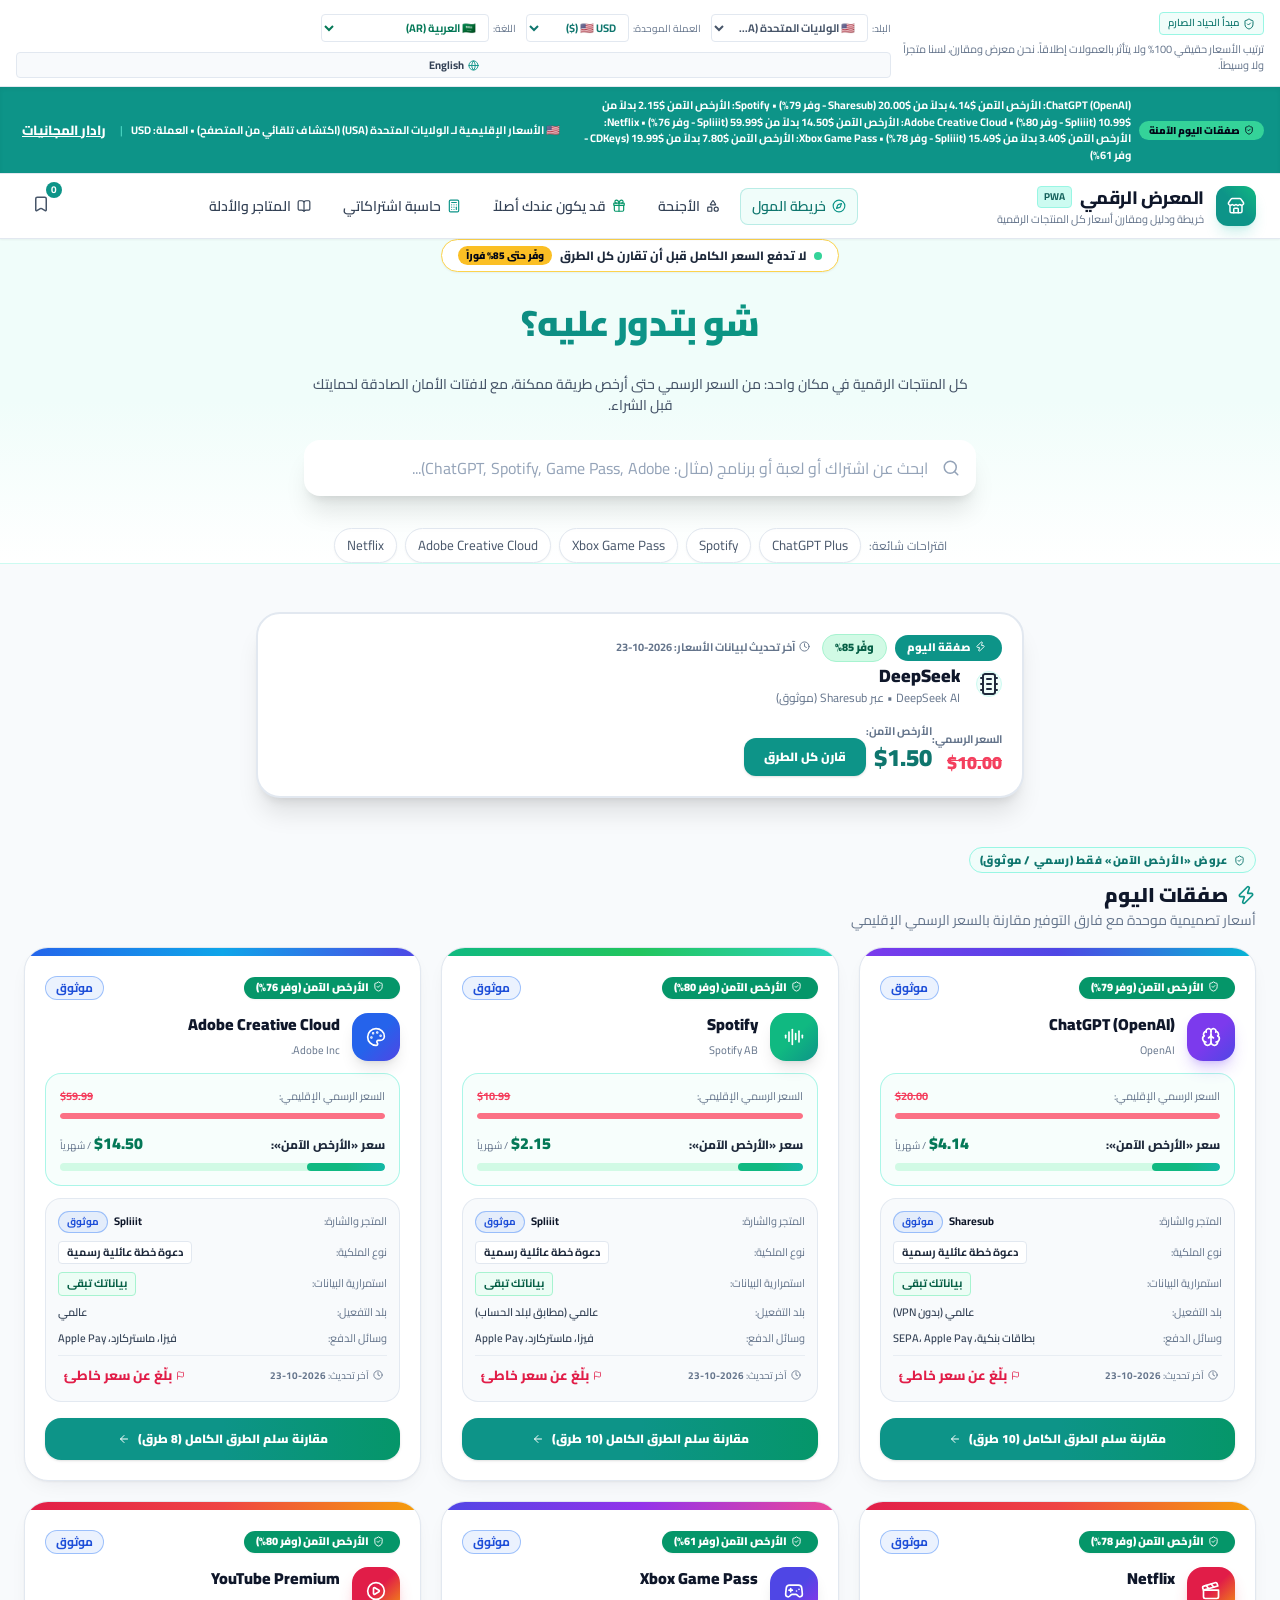
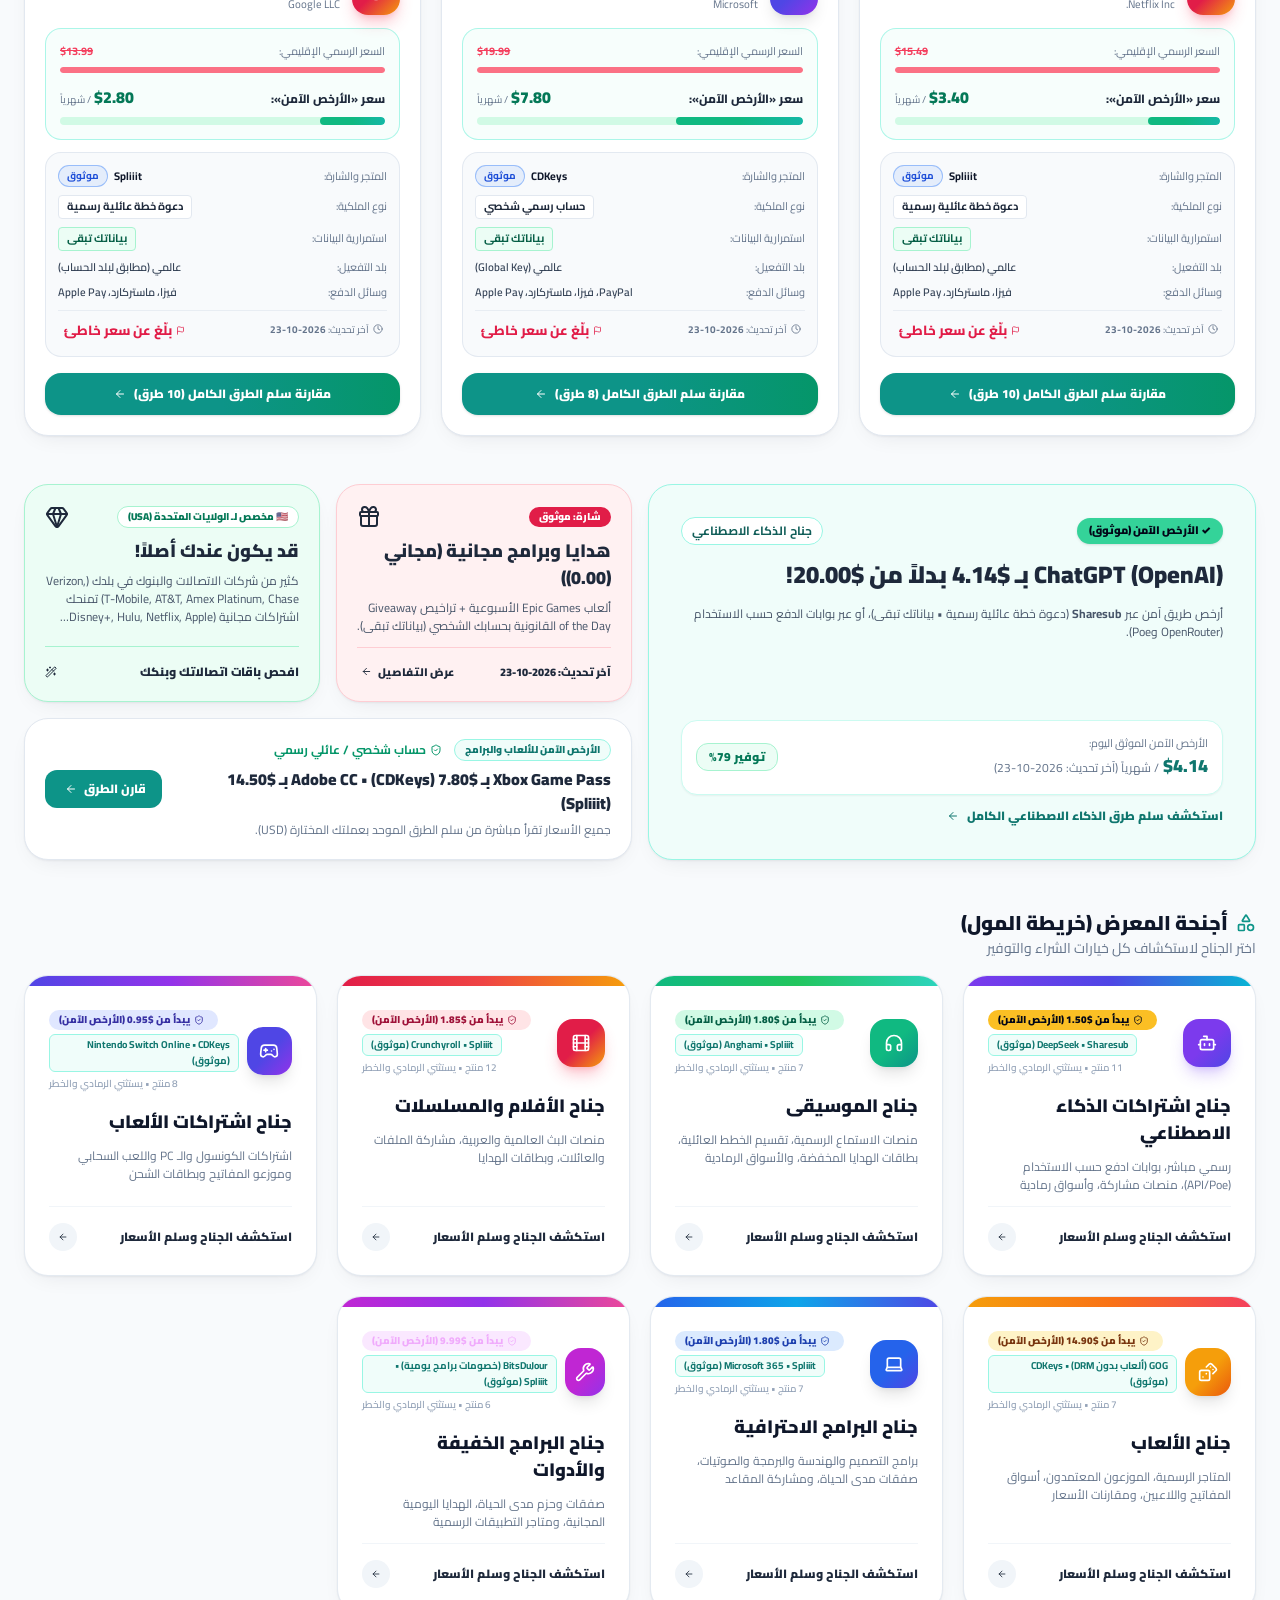
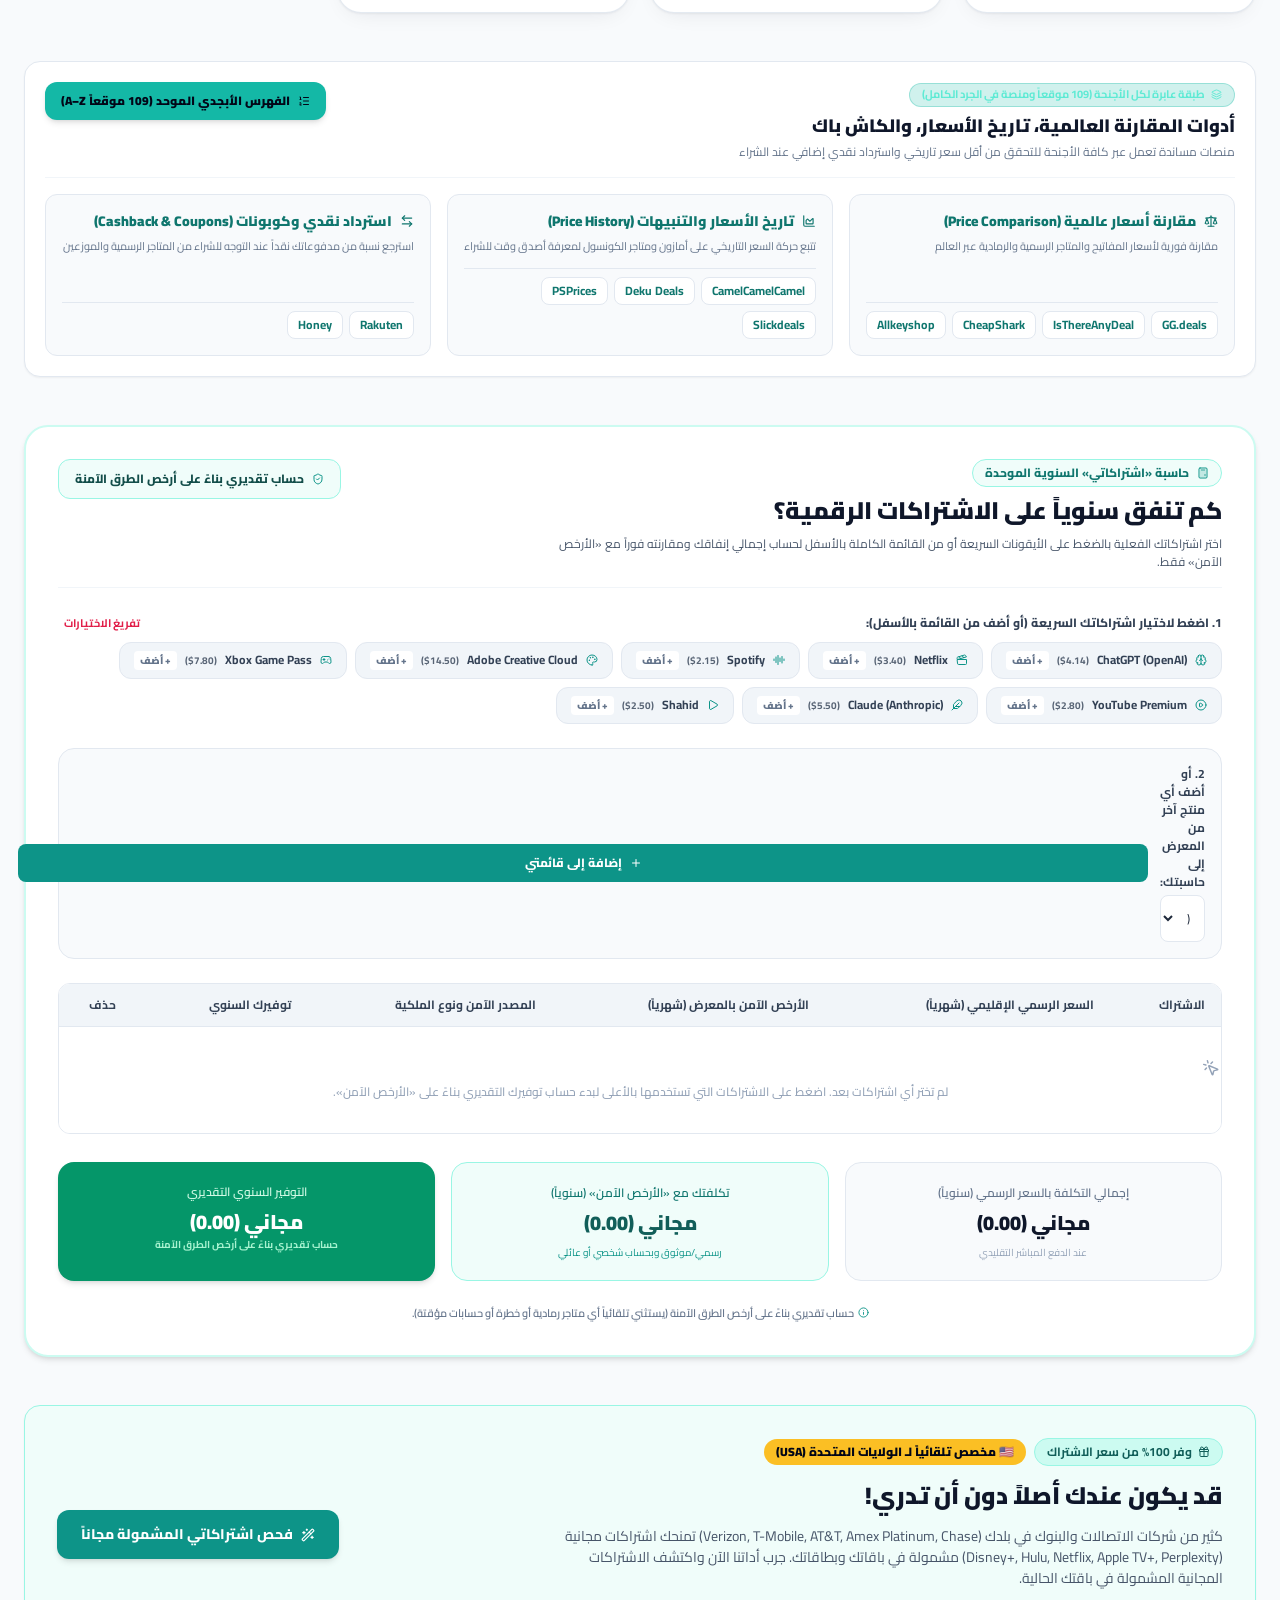
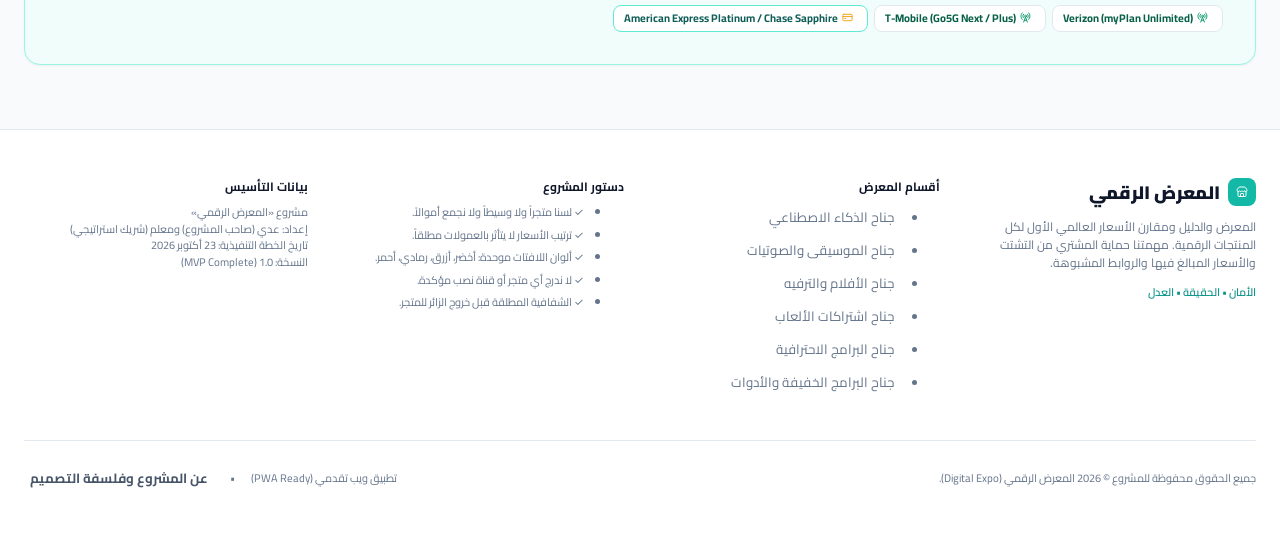
==== index.html @ 3fc4838b "Top-5 customer-eye improvements: hero deal of the day from live data, search autocomplete keyboard n" ====
<!DOCTYPE html>
<html lang="ar" dir="rtl" class="scroll-smooth">
<head>
  <meta charset="UTF-8">
  <meta name="viewport" content="width=device-width, initial-scale=1.0">
  <title>المعرض الرقمي | Digital Expo — دليلك الشامل ومقارن أسعار المنتجات الرقمية</title>
  
  <!-- PWA & Meta -->
  <meta name="description" content="المعرض الرقمي: دليلك ومقارن أسعار المنتجات الرقمية من السعر الرسمي إلى أرخص سعر حقيقي مع لافتات الأمان وشفافية كاملة.">
  <meta name="theme-color" content="#0d9488">
  <link rel="manifest" href="manifest.json">
  <link rel="icon" type="image/svg+xml" href="assets/icon.svg">
  
  <!-- Fonts -->
  <link rel="preconnect" href="https://fonts.googleapis.com">
  <link rel="preconnect" href="https://fonts.gstatic.com" crossorigin>
  <link href="https://fonts.googleapis.com/css2?family=Cairo:wght@400;500;600;700;800;900&family=Inter:wght@400;500;600;700&display=swap" rel="stylesheet">
  
  <!-- Design system: local css/styles.css (shadcn-style tokens + local utility layer, zero CDN) -->

  <!-- Icons: Lucide inline SVG via js/icons.js (local, zero CDN) -->


  <!-- Separated Main Stylesheet -->
  <link rel="stylesheet" href="css/styles.css">
</head>
<body class="bg-slate-50 text-slate-800 antialiased min-h-screen flex flex-col selection:bg-teal-500 selection:text-white">

  <!-- Top Announcement / Transparency Banner (Mobile-safe stacked & 2x2 grid layout — zero horizontal overflow at 360-430px) -->
  <div id="top-announcement-bar" class="bg-white text-slate-600 text-xs py-2 px-3 sm:px-4 border-b border-slate-200 max-w-full overflow-x-hidden">
    <div class="max-w-7xl mx-auto flex flex-col lg:flex-row lg:items-center justify-between gap-2 min-w-0">
      <div class="flex flex-wrap items-center gap-1.5 min-w-0 leading-relaxed">
        <span data-i18n="neutrality_badge" class="inline-flex items-center px-2 py-0.5 rounded text-[10px] font-semibold bg-teal-50 text-teal-700 border border-teal-200 shrink-0">
          <i class="fa-solid fa-shield-halved text-xs mx-1"></i> مبدأ الحياد الصارم
        </span>
        <span id="header-transparency-text" data-i18n="header_transparency" class="text-[11px] sm:text-xs text-slate-500 min-w-0 break-words">ترتيب الأسعار حقيقي 100% ولا يتأثر بالعمولات إطلاقاً. نحن معرض ومقارن، لسنا متجراً ولا وسيطاً.</span>
      </div>
      <div id="top-selectors-bar" class="grid grid-cols-2 sm:flex sm:flex-wrap items-center gap-1.5 sm:gap-2.5 w-full lg:w-auto min-w-0 pt-1.5 lg:pt-0 border-t border-slate-100 lg:border-t-0">
        <!-- Visitor Country Selector (Auto-detected or chosen by visitor) -->
        <div class="flex items-center gap-1 min-w-0 bg-slate-50 sm:bg-transparent border border-slate-200 sm:border-0 rounded px-1.5 py-1 sm:p-0">
          <label for="visitor-country-selector" id="label-country-selector" data-i18n="label_country" class="text-slate-500 text-[10px] sm:text-[11px] shrink-0">البلد:</label>
          <select id="visitor-country-selector" class="bg-white border-0 sm:border sm:border-slate-200 text-amber-700 rounded px-1 sm:px-2 py-0.5 text-[11px] sm:text-xs focus:outline-none focus:border-teal-500 cursor-pointer font-bold min-w-0 w-full sm:w-auto truncate">
            <option value="US">🇺🇸 الولايات المتحدة (US)</option>
            <option value="EG">🇪🇬 مصر (EG)</option>
            <option value="SA">🇸🇦 السعودية (SA)</option>
            <option value="AE">🇦🇪 الإمارات (AE)</option>
            <option value="EU">🇪🇺 أوروبا (EU)</option>
            <option value="GB">🇬🇧 بريطانيا (UK)</option>
            <option value="GL">🌍 دولي / عالمي (Global)</option>
          </select>
        </div>
        <!-- Unified Currency Selector -->
        <div class="flex items-center gap-1 min-w-0 bg-slate-50 sm:bg-transparent border border-slate-200 sm:border-0 rounded px-1.5 py-1 sm:p-0">
          <label for="currency-selector" id="label-currency-selector" data-i18n="label_currency" class="text-slate-500 text-[10px] sm:text-[11px] shrink-0">العملة الموحدة:</label>
          <select id="currency-selector" class="bg-white border-0 sm:border sm:border-slate-200 text-teal-700 rounded px-1 sm:px-2 py-0.5 text-[11px] sm:text-xs focus:outline-none focus:border-teal-500 cursor-pointer font-bold min-w-0 w-full sm:w-auto truncate">
            <option value="USD">🇺🇸 USD ($)</option>
            <option value="EGP">🇪🇬 EGP (ج.م)</option>
            <option value="SAR">🇸🇦 SAR (ر.س)</option>
            <option value="AED">🇦🇪 AED (د.إ)</option>
            <option value="EUR">🇪🇺 EUR (€)</option>
            <option value="GBP">🇬🇧 GBP (£)</option>
          </select>
        </div>
        <!-- Visible Language Switcher (Items 1, 2 & 3: AR + EN active, FR/ES/ZH marked Coming Soon) -->
        <div class="flex items-center gap-1 min-w-0 bg-slate-50 sm:bg-transparent border border-slate-200 sm:border-0 rounded px-1.5 py-1 sm:p-0">
          <label for="language-selector" id="label-language-selector" data-i18n="label_language" class="text-slate-500 text-[10px] sm:text-[11px] shrink-0">اللغة:</label>
          <select id="language-selector" aria-label="Language" class="bg-white border-0 sm:border sm:border-slate-200 text-emerald-700 rounded px-1 sm:px-2 py-0.5 text-[11px] sm:text-xs focus:outline-none focus:border-teal-500 cursor-pointer font-bold min-w-0 w-full sm:w-auto truncate">
            <option value="ar">🇸🇦 العربية (AR)</option>
            <option value="en">🇺🇸 English (EN)</option>
            <option value="fr" disabled>🇫🇷 Français — قريباً / Soon</option>
            <option value="es" disabled>🇪🇸 Español — قريباً / Soon</option>
            <option value="zh" disabled>🇨🇳 中文 — قريباً / Soon</option>
          </select>
        </div>
        <!-- Quick Language Toggle Button & Hidden Legacy UX Button -->
        <button id="lang-toggle-btn" type="button" class="w-full sm:w-auto justify-center bg-slate-50 hover:bg-slate-100 text-slate-700 border border-slate-200 rounded px-2 py-1 sm:py-0.5 text-[11px] font-bold transition flex items-center gap-1 min-w-0 shrink-0">
          <i class="fa-solid fa-globe text-teal-600"></i>
          <span id="lang-toggle-label">English</span>
        </button>
        <button id="open-ux-study-btn" class="hidden" aria-hidden="true"><span>دراسة الجذب البصري</span></button>
      </div>
    </div>
  </div>

  <!-- Today’s Verified Safe Deals Ticker (Wraps cleanly on mobile with min-w-0 max-w-full so it never causes horizontal overflow) -->
  <div id="top-ticker-bar" class="bg-teal-600 text-white text-xs py-2 px-3 sm:px-4 border-b border-teal-700 shadow-inner max-w-full overflow-x-hidden">
    <div class="max-w-7xl mx-auto flex flex-col sm:flex-row sm:items-center justify-between gap-2 min-w-0">
      <div class="flex flex-wrap sm:flex-nowrap items-start sm:items-center gap-1.5 sm:gap-2 min-w-0 w-full sm:flex-1 max-w-full py-0.5">
        <span data-i18n="ticker_badge" class="inline-flex items-center gap-1 px-2.5 py-0.5 rounded-full text-[10px] font-black bg-emerald-400 text-slate-950 shrink-0">
          <i class="fa-solid fa-shield-halved"></i> صفقات اليوم الآمنة
        </span>
        <span id="live-ticker-message" class="font-bold text-white text-[11px] sm:text-xs leading-relaxed break-words min-w-0 flex-1 transition-opacity duration-300">
          جاري تحميل صفقات اليوم الآمنة بعملتك الموحدة...
        </span>
      </div>
      <div class="hidden sm:flex items-center gap-2 text-[11px] shrink-0">
        <span id="visitor-region-indicator" class="text-teal-100 font-bold"></span>
        <span class="text-teal-300">|</span>
        <button id="ticker-freebies-btn" data-i18n="ticker_freebies" class="text-amber-200 hover:text-white font-extrabold underline">رادار المجانيات</button>
      </div>
    </div>
  </div>

  <!-- Main Navigation Header -->
  <header class="sticky top-0 z-40 bg-white/95 backdrop-blur border-b border-slate-200 shadow-sm max-w-full overflow-x-hidden">
    <div class="max-w-7xl mx-auto px-4 sm:px-6 lg:px-8">
      <div class="flex items-center justify-between h-16 gap-4">
        
        <!-- Logo & Title -->
        <div class="flex items-center gap-3 cursor-pointer" id="nav-brand-btn">
          <div class="w-10 h-10 rounded-xl bg-gradient-to-tr from-teal-600 to-emerald-500 flex items-center justify-center text-white shadow-md shadow-teal-500/20">
            <i class="fa-solid fa-store text-lg"></i>
          </div>
          <div>
            <div class="flex items-center gap-2">
              <span class="font-extrabold text-lg sm:text-xl tracking-tight text-slate-900" id="brand-title">المعرض الرقمي</span>
              <span class="text-[10px] font-bold bg-teal-100 text-teal-800 px-1.5 py-0.5 rounded border border-teal-200">PWA</span>
            </div>
            <p class="text-[11px] text-slate-500 hidden sm:block" id="brand-tagline">خريطة ودليل ومقارن أسعار كل المنتجات الرقمية</p>
          </div>
        </div>

        <!-- Navigation Links (Desktop) -->
        <nav class="hidden md:flex items-center gap-1 lg:gap-2">
          <button id="nav-home" class="nav-item-btn px-3 py-2 rounded-lg text-sm font-semibold text-slate-700 hover:text-teal-600 hover:bg-slate-100 transition flex items-center gap-1.5 active-nav bg-teal-50 text-teal-700">
            <i class="fa-solid fa-compass text-teal-600"></i>
            <span data-i18n="nav_mall">خريطة المول</span>
          </button>
          <button id="nav-wings" class="nav-item-btn px-3 py-2 rounded-lg text-sm font-semibold text-slate-700 hover:text-teal-600 hover:bg-slate-100 transition flex items-center gap-1.5">
            <i class="fa-solid fa-shapes"></i>
            <span data-i18n="nav_wings">الأجنحة</span>
          </button>
          <button id="nav-perks" class="nav-item-btn px-3 py-2 rounded-lg text-sm font-semibold text-slate-700 hover:text-teal-600 hover:bg-slate-100 transition flex items-center gap-1.5">
            <i class="fa-solid fa-gift text-emerald-600"></i>
            <span data-i18n="nav_perks">قد يكون عندك أصلاً</span>
          </button>
          <button id="nav-calculator" class="nav-item-btn px-3 py-2 rounded-lg text-sm font-semibold text-slate-700 hover:text-teal-600 hover:bg-slate-100 transition flex items-center gap-1.5">
            <i class="fa-solid fa-calculator text-teal-600"></i>
            <span data-i18n="nav_calculator">حاسبة اشتراكاتي</span>
          </button>
          <button id="nav-stores" class="nav-item-btn px-3 py-2 rounded-lg text-sm font-semibold text-slate-700 hover:text-teal-600 hover:bg-slate-100 transition flex items-center gap-1.5">
            <i class="fa-solid fa-book-open"></i>
            <span data-i18n="nav_stores">المتاجر والأدلة</span>
          </button>
        </nav>

        <!-- Right Action Buttons -->
        <div class="flex items-center gap-2">
          <!-- Saved / Favorites Button -->
          <button id="nav-saved-btn" title="المفضلة والتنبيهات" class="relative p-2 rounded-lg text-slate-600 hover:text-teal-600 hover:bg-slate-100 transition">
            <i class="fa-regular fa-bookmark text-lg"></i>
            <span id="saved-counter-badge" class="absolute -top-1 -right-1 bg-teal-600 text-white text-[10px] font-bold w-4 h-4 rounded-full flex items-center justify-center">0</span>
          </button>

          <!-- Admin CMS Trigger hidden from public visitor UI (Item 10) -->
          <button id="nav-admin-btn" title="لوحة إدارة المحتوى" class="hidden" aria-hidden="true">
            <i class="fa-solid fa-sliders"></i>
            <span data-i18n="nav_admin">الإدارة</span>
          </button>

          <!-- Mobile Hamburger -->
          <button id="mobile-menu-toggle" class="md:hidden p-2 rounded-lg text-slate-700 hover:bg-slate-100 focus:outline-none">
            <i class="fa-solid fa-bars text-xl"></i>
          </button>
        </div>

      </div>

      <!-- Mobile Menu Dropdown -->
      <div id="mobile-menu" class="hidden md:hidden border-t border-slate-200 py-3 space-y-1">
        <button id="mobile-nav-home" class="w-full text-right rtl:text-right ltr:text-left px-3 py-2 rounded-md text-sm font-semibold text-slate-800 hover:bg-slate-100 flex items-center gap-2">
          <i class="fa-solid fa-compass text-teal-600"></i> <span data-i18n="nav_mall">خريطة المول</span>
        </button>
        <button id="mobile-nav-wings" class="w-full text-right rtl:text-right ltr:text-left px-3 py-2 rounded-md text-sm font-semibold text-slate-800 hover:bg-slate-100 flex items-center gap-2">
          <i class="fa-solid fa-shapes"></i> <span data-i18n="nav_wings">الأجنحة</span>
        </button>
        <button id="mobile-nav-perks" class="w-full text-right rtl:text-right ltr:text-left px-3 py-2 rounded-md text-sm font-semibold text-slate-800 hover:bg-slate-100 flex items-center gap-2">
          <i class="fa-solid fa-gift text-emerald-600"></i> <span data-i18n="nav_perks">قد يكون عندك أصلاً</span>
        </button>
        <button id="mobile-nav-calculator" class="w-full text-right rtl:text-right ltr:text-left px-3 py-2 rounded-md text-sm font-semibold text-slate-800 hover:bg-slate-100 flex items-center gap-2">
          <i class="fa-solid fa-calculator text-indigo-600"></i> <span data-i18n="nav_calculator">حاسبة اشتراكاتي</span>
        </button>
        <button id="mobile-nav-stores" class="w-full text-right rtl:text-right ltr:text-left px-3 py-2 rounded-md text-sm font-semibold text-slate-800 hover:bg-slate-100 flex items-center gap-2">
          <i class="fa-solid fa-book-open"></i> <span data-i18n="nav_stores">المتاجر والأدلة</span>
        </button>
        <button id="mobile-nav-admin" class="hidden" aria-hidden="true">
          <i class="fa-solid fa-sliders"></i> <span data-i18n="nav_admin">لوحة إدارة المحتوى</span>
        </button>
      </div>

    </div>
  </header>

  <!-- Global Main Content Area -->
  <main class="flex-1 pb-16 max-w-full overflow-x-hidden">

    <!-- ========================================== -->
    <!-- VIEW: HOME (خريطة المول والرئيسية) -->
    <!-- ========================================== -->
    <section id="view-home" class="view-panel">
      
      <!-- Big Hero & Universal Search with Aurora Mesh Shapes & Visual Psychology -->
      <div id="hero-section-wrapper" class="relative bg-gradient-to-b from-teal-50 to-white text-slate-800 pt-10 sm:pt-14 pb-12 sm:pb-14 px-4 sm:px-6 lg:px-8 max-w-full overflow-x-hidden border-b border-teal-100">
        <div class="relative max-w-5xl mx-auto text-center space-y-6">
          <!-- High-Contrast Urgency & Social Proof Pill -->
          <div class="inline-flex flex-wrap items-center justify-center gap-2 px-4 py-1.5 rounded-full text-xs font-extrabold bg-white text-amber-700 border border-amber-300 shadow-sm">
            <span class="w-2 h-2 rounded-full bg-emerald-400 animate-ping"></span>
            <span data-i18n="hero_pill">لا تدفع السعر الكامل قبل أن تقارن كل الطرق</span>
            <span data-i18n="hero_save_pill" class="bg-amber-400 text-slate-950 px-2 py-0.5 rounded-full text-[10px] font-black">وفّر حتى 85% فوراً</span>
          </div>
          
          <h1 class="text-4xl sm:text-6xl font-black tracking-tight leading-tight bg-gradient-to-r from-teal-700 via-teal-600 to-emerald-600 bg-clip-text text-transparent" data-i18n="hero_title">
            شو بتدور عليه؟
          </h1>
          <p class="text-slate-600 text-sm sm:text-lg max-w-2xl mx-auto font-medium leading-relaxed" data-i18n="hero_desc">
            كل المنتجات الرقمية في مكان واحد: من السعر الرسمي حتى أرخص طريقة ممكنة، مع لافتات الأمان الصادقة لحمايتك قبل الشراء.
          </p>

          <!-- Search Bar with Live Suggestions Dropdown -->
          <div class="relative max-w-2xl mx-auto">
            <div class="relative flex items-center">
              <span class="absolute right-4 rtl:right-4 ltr:left-4 pointer-events-none text-slate-400 text-lg">
                <i class="fa-solid fa-magnifying-glass"></i>
              </span>
              <input 
                id="global-search-input" 
                type="text" 
                placeholder="ابحث عن اشتراك أو لعبة أو برنامج (مثال: ChatGPT, Spotify, Game Pass, Adobe)..." 
                data-i18n-placeholder="search_placeholder"
                class="w-full pr-12 pl-12 rtl:pr-12 rtl:pl-12 ltr:pl-12 ltr:pr-12 py-4 rounded-2xl bg-white text-slate-900 placeholder-slate-400 shadow-xl focus:outline-none focus:ring-4 focus:ring-teal-500/40 text-base"
                autocomplete="off"
                role="combobox"
                aria-expanded="false"
                aria-controls="search-results-dropdown"
                aria-autocomplete="list"
              >
              <button id="search-clear-btn" class="absolute left-4 rtl:left-4 ltr:right-4 text-slate-400 hover:text-slate-600 hidden">
                <i class="fa-solid fa-xmark text-lg"></i>
              </button>
            </div>

            <!-- Instant Search Results Dropdown -->
            <div id="search-results-dropdown" class="hidden absolute top-full left-0 right-0 mt-2 bg-white rounded-xl shadow-2xl border border-slate-200 text-slate-900 z-50 max-h-96 overflow-y-auto text-right rtl:text-right ltr:text-left divide-y divide-slate-100">
              <!-- Dynamically populated -->
            </div>
          </div>

          <!-- Quick Search Chips -->
          <div class="flex flex-wrap items-center justify-center gap-2 pt-2 text-xs">
            <span class="text-slate-500" id="quick-chips-label" data-i18n="quick_chips_label">اقتراحات شائعة:</span>
            <button class="quick-chip-btn bg-white hover:bg-teal-600 hover:text-white border border-slate-200 text-slate-600 shadow-sm px-3 py-1 rounded-full transition" data-query="ChatGPT Plus">ChatGPT Plus</button>
            <button class="quick-chip-btn bg-white hover:bg-teal-600 hover:text-white border border-slate-200 text-slate-600 shadow-sm px-3 py-1 rounded-full transition" data-query="Spotify">Spotify</button>
            <button class="quick-chip-btn bg-white hover:bg-teal-600 hover:text-white border border-slate-200 text-slate-600 shadow-sm px-3 py-1 rounded-full transition" data-query="Xbox Game Pass">Xbox Game Pass</button>
            <button class="quick-chip-btn bg-white hover:bg-teal-600 hover:text-white border border-slate-200 text-slate-600 shadow-sm px-3 py-1 rounded-full transition" data-query="Adobe Creative Cloud">Adobe Creative Cloud</button>
            <button class="quick-chip-btn bg-white hover:bg-teal-600 hover:text-white border border-slate-200 text-slate-600 shadow-sm px-3 py-1 rounded-full transition" data-query="Netflix">Netflix</button>
          </div>

        </div>
      </div>

      <!-- Main Mall Container (Explicit relative z-10 stacking so cards are never covered by Hero background on 390px mobile) -->
      <div id="main-mall-container" class="relative z-10 max-w-7xl mx-auto px-4 sm:px-6 lg:px-8 mt-10 space-y-12">

        <!-- Price Alerts Reached Banner (checked locally on every visit) -->
        <div id="price-alerts-banner" class="hidden"></div>

        <!-- Hero Deal of the Day (computed live from the site's own data) -->
        <div id="hero-deal-spotlight" class="hidden max-w-3xl mx-auto w-full"></div>
        
        <!-- Section: صفقات اليوم (مدمج: أقوى صفقات التوفير الموثقة + رادار الفرص الآمنة والهدايا المجانية) -->
        <!-- Section: صفقات اليوم الرابحة (Today’s Highlighted Deals) -->
        <div class="space-y-4">
          <div class="flex items-center justify-between">
            <div>
              <span class="text-[11px] font-black uppercase tracking-wider text-teal-700 bg-teal-50 border border-teal-200 px-2.5 py-0.5 rounded-full">
                <i class="fa-solid fa-shield-halved ml-1"></i> عروض «الأرخص الآمن» فقط (رسمي / موثوق)
              </span>
              <h2 class="text-xl sm:text-2xl font-black text-slate-900 flex items-center gap-2 mt-2">
                <i class="fa-solid fa-bolt text-teal-600"></i>
                <span data-i18n="deals_title">صفقات اليوم</span>
              </h2>
              <p class="text-sm text-slate-500" data-i18n="deals_subtitle">أسعار حقيقية تم التحقق منها يدوياً مع فارق توفير ضخم مقارنة بالسعر الرسمي</p>
            </div>
          </div>

          <div id="deals-carousel" class="grid grid-cols-1 md:grid-cols-3 gap-5">
            <!-- Dynamically populated deals -->
          </div>
        </div>

          <div class="grid grid-cols-1 md:grid-cols-4 gap-4">
                      <div id="bento-tile-ai" class="attraction-card md:col-span-2 md:row-span-2 bg-teal-50 text-slate-800 rounded-3xl p-6 sm:p-8 shadow-md relative overflow-hidden cursor-pointer flex flex-col justify-between border border-teal-200"></div>
                      <div id="bento-tile-freebies" class="attraction-card bg-rose-50 text-slate-800 rounded-3xl p-5 shadow-md relative overflow-hidden cursor-pointer flex flex-col justify-between border border-rose-200"></div>
                      <div id="bento-tile-perks" class="attraction-card bg-emerald-50 text-slate-800 rounded-3xl p-5 shadow-md relative overflow-hidden cursor-pointer flex flex-col justify-between border border-emerald-200"></div>
                      <div id="bento-tile-gaming" class="attraction-card md:col-span-2 bg-white text-slate-800 rounded-3xl p-5 shadow-md border border-slate-200 cursor-pointer flex flex-col sm:flex-row items-start sm:items-center justify-between gap-4"></div>
                    </div>

        <!-- Section: خريطة الأجنحة (Mall Wings Map) -->
        <div class="space-y-4">
          <div class="flex items-center justify-between">
            <div>
              <h2 class="text-xl sm:text-2xl font-black text-slate-900 flex items-center gap-2">
                <i class="fa-solid fa-shapes text-teal-600"></i>
                <span data-i18n="wings_title">أجنحة المعرض (خريطة المول)</span>
              </h2>
              <p class="text-sm text-slate-500" data-i18n="wings_subtitle">اختر الجناح لاستكشاف كل خيارات الشراء والتوفير</p>
            </div>
          </div>

          <div id="wings-grid" class="grid grid-cols-1 sm:grid-cols-2 lg:grid-cols-3 xl:grid-cols-4 gap-5">
            <!-- Dynamically populated wings -->
          </div>
        </div>

        <!-- Section: طبقة عابرة لكل الأجنحة (Cross-Wing Comparison, Price History & Cashback) -->
        <div class="bg-white rounded-2xl p-5 sm:p-6 shadow-sm border border-slate-200 space-y-4">
          <div class="flex flex-col md:flex-row md:items-center justify-between gap-4 border-b border-slate-100 pb-4">
            <div class="space-y-1">
              <span class="inline-flex items-center gap-1.5 px-3 py-0.5 rounded-full text-[11px] font-bold bg-teal-500/20 text-teal-300 border border-teal-500/30">
                <i class="fa-solid fa-layer-group"></i> طبقة عابرة لكل الأجنحة (109 موقعاً ومنصة في الجرد الكامل)
              </span>
              <h2 class="text-lg sm:text-xl font-black text-slate-900">أدوات المقارنة العالمية، تاريخ الأسعار، والكاش باك</h2>
              <p class="text-xs text-slate-500">منصات مساندة تعمل عبر كافة الأجنحة للتحقق من أقل سعر تاريخي واسترداد نقدي إضافي عند الشراء</p>
            </div>
            <button id="open-master-index-btn" class="bg-teal-500 hover:bg-teal-400 text-slate-950 font-black px-4 py-2.5 rounded-xl text-xs transition flex items-center gap-2 self-start md:self-auto shrink-0 shadow-md">
              <i class="fa-solid fa-list-ol"></i>
              <span>الفهرس الأبجدي الموحد (109 موقعاً A–Z)</span>
            </button>
          </div>
          <div id="cross-wing-grid" class="grid grid-cols-1 md:grid-cols-3 gap-4">
            <!-- Dynamically populated cross-wing tools -->
          </div>
        </div>

        <!-- Section: الحاسبة الموحدة الوحيدة («حاسبة اشتراكاتي» — مبنية على الأرخص الآمن فقط وبلا اشتراكات مسبقة) -->
        <div id="unified-calculator-section" class="bg-white rounded-3xl p-6 sm:p-8 border-2 border-teal-100 shadow-md space-y-6 scroll-mt-20">
          <div class="flex flex-col md:flex-row md:items-center justify-between gap-4 border-b border-slate-100 pb-4">
            <div class="space-y-1.5">
              <div class="inline-flex items-center gap-2 px-3 py-1 rounded-full text-xs font-extrabold bg-teal-50 text-teal-700 border border-teal-200">
                <i class="fa-solid fa-calculator text-teal-600"></i>
                <span data-i18n="calc_main_title">حاسبة «اشتراكاتي» السنوية الموحدة</span>
              </div>
              <h3 class="text-2xl sm:text-3xl font-black text-slate-900" data-i18n="calc_teaser_title">كم تنفق سنوياً على الاشتراكات الرقمية؟</h3>
              <p class="text-slate-600 text-xs sm:text-sm max-w-2xl" data-i18n="calc_teaser_desc">
                اختر اشتراكاتك الفعلية بالضغط على الأيقونات السريعة أو من القائمة الكاملة بالأسفل لحساب إجمالي إنفاقك ومقارنته فوراً مع «الأرخص الآمن» فقط.
              </p>
            </div>
            <div data-i18n="calc_disclosure_badge" class="bg-teal-50 border border-teal-200 text-teal-900 px-4 py-2.5 rounded-xl text-xs font-extrabold flex items-center gap-2 self-start md:self-auto shrink-0">
              <i class="fa-solid fa-shield-halved text-teal-600"></i>
              <span>حساب تقديري بناءً على أرخص الطرق الآمنة</span>
            </div>
          </div>

          <!-- Quick Toggle Pills for Popular Subscriptions (Starts with 0 selected!) -->
          <div class="space-y-2">
            <div class="flex items-center justify-between">
              <span class="text-xs font-extrabold text-slate-700">1. اضغط لاختيار اشتراكاتك السريعة (أو أضف من القائمة بالأسفل):</span>
              <button id="calc-clear-all-btn" class="text-[11px] font-bold text-rose-600 hover:text-rose-700">تفريغ الاختيارات</button>
            </div>
            <div id="hero-interactive-pills" class="flex flex-wrap gap-2">
              <!-- Populated dynamically, starting with ZERO pre-selected items -->
            </div>
          </div>

          <!-- Add Subscription from Full Catalog Selector -->
          <div class="flex flex-col sm:flex-row items-center gap-3 bg-slate-50 p-4 rounded-2xl border border-slate-200">
            <div class="flex-1 w-full">
              <label for="calc-add-product-select" class="block text-xs font-bold text-slate-700 mb-1">2. أو أضف أي منتج آخر من المعرض إلى حاسبتك:</label>
              <select id="calc-add-product-select" class="w-full text-xs border border-slate-200 rounded-lg p-2.5 bg-white text-slate-800 focus:outline-none focus:border-teal-500 cursor-pointer">
                <!-- Dynamically populated from products -->
              </select>
            </div>
            <button id="calc-add-btn" class="w-full sm:w-auto mt-2 sm:mt-5 bg-teal-600 hover:bg-teal-700 text-white font-extrabold px-6 py-2.5 rounded-lg text-xs flex items-center justify-center gap-2 transition flex-shrink-0">
              <i class="fa-solid fa-plus"></i>
              <span>إضافة إلى قائمتي</span>
            </button>
            <button id="cta-open-calc" class="hidden" aria-hidden="true"><span data-i18n="calc_teaser_btn">احسب توفيري السنوي الآن</span></button>
          </div>

          <!-- Subscriptions Comparison Table (Desktop md:block, Mobile Stacked Cards md:hidden) -->
          <div class="hidden md:block overflow-x-auto rounded-xl border border-slate-200">
            <table class="w-full text-right rtl:text-right ltr:text-left text-xs bg-white divide-y divide-slate-200">
              <thead class="bg-slate-100 text-slate-700 font-extrabold">
                <tr>
                  <th scope="col" class="py-3 px-4">الاشتراك</th>
                  <th scope="col" class="py-3 px-3">السعر الرسمي الإقليمي (شهرياً)</th>
                  <th scope="col" class="py-3 px-3">الأرخص الآمن بالمعرض (شهرياً)</th>
                  <th scope="col" class="py-3 px-3">المصدر الآمن ونوع الملكية</th>
                  <th scope="col" class="py-3 px-3">توفيرك السنوي</th>
                  <th scope="col" class="py-3 px-4 text-center">حذف</th>
                </tr>
              </thead>
              <tbody id="calc-items-tbody" class="divide-y divide-slate-100 font-medium">
                <!-- Dynamically populated rows -->
              </tbody>
            </table>
          </div>
          <div id="calc-items-mobile-list" class="md:hidden space-y-3">
            <!-- Dynamically populated mobile calculator cards -->
          </div>

          <!-- Calculator Summary Cards -->
          <div class="grid grid-cols-1 sm:grid-cols-3 gap-4 pt-1">
            <div class="bg-slate-50 p-4 rounded-2xl border border-slate-200 text-center">
              <span class="text-xs text-slate-500 font-semibold">إجمالي التكلفة بالسعر الرسمي (سنوياً)</span>
              <div id="calc-total-current-annual" class="text-xl sm:text-2xl font-black text-slate-900 mt-1">0.00</div>
              <span id="hook-official-total" class="text-[10px] text-slate-400">عند الدفع المباشر التقليدي</span>
            </div>
            <div class="bg-teal-50 p-4 rounded-2xl border border-teal-200 text-center">
              <span class="text-xs text-teal-700 font-semibold">تكلفتك مع «الأرخص الآمن» (سنوياً)</span>
              <div id="calc-total-optimized-annual" class="text-xl sm:text-2xl font-black text-teal-800 mt-1">0.00</div>
              <span id="hook-expo-total" class="text-[10px] text-teal-600">رسمي/موثوق وبحساب شخصي أو عائلي</span>
              <div class="hidden"><div id="hook-expo-bar"></div></div>
            </div>
            <div class="bg-emerald-600 p-4 rounded-2xl text-white text-center shadow-md">
              <span class="text-xs text-emerald-100 font-semibold">التوفير السنوي التقديري</span>
              <div id="calc-total-savings-annual" class="text-xl sm:text-2xl font-black text-white mt-1">0.00</div>
              <span class="text-[10px] text-emerald-200 font-bold block" id="calc-savings-percent">اختر اشتراكاتك لبدء الحساب</span>
              <span id="hook-net-saved" class="hidden"></span>
            </div>
          </div>

          <p class="text-[11px] text-slate-500 text-center font-semibold">
            <i class="fa-solid fa-circle-info text-teal-600 ml-1"></i>
            حساب تقديري بناءً على أرخص الطرق الآمنة (يستثني تلقائياً أي متاجر رمادية أو خطرة أو حسابات مؤقتة).
          </p>
        </div>

        <!-- Teaser 1: قد يكون عندك أصلاً (Perks Finder Teaser — Dynamic by Visitor Country) -->
        <div class="bg-teal-50 rounded-2xl p-6 sm:p-8 border border-teal-200 shadow-sm relative overflow-hidden flex flex-col md:flex-row items-center justify-between gap-6">
          <div class="space-y-3 z-10 text-center md:text-right rtl:text-right ltr:text-left">
            <div class="flex flex-wrap items-center justify-center md:justify-start gap-2">
              <span data-i18n="perks_pill" class="inline-flex items-center gap-1.5 px-3 py-1 rounded-full text-xs font-bold bg-teal-100 text-teal-800 border border-teal-200">
                <i class="fa-solid fa-gift"></i> وفر 100% من سعر الاشتراك
              </span>
              <span id="perks-teaser-country-badge" class="inline-flex items-center gap-1.5 px-3 py-1 rounded-full text-xs font-black bg-amber-400 text-slate-950"></span>
            </div>
            <h3 class="text-2xl sm:text-3xl font-black text-slate-900" data-i18n="perks_teaser_title">قد يكون عندك أصلاً دون أن تدري!</h3>
            <p id="perks-teaser-desc" class="text-slate-600 text-sm max-w-2xl leading-relaxed" data-i18n="perks_teaser_desc"></p>
            <div id="perks-teaser-providers" class="flex flex-wrap items-center justify-center md:justify-start gap-1.5 pt-1"></div>
          </div>
          <div class="z-10 flex-shrink-0">
            <button id="cta-open-perks" class="bg-teal-600 hover:bg-teal-700 text-white font-extrabold px-6 py-3.5 rounded-xl shadow-md transition flex items-center gap-2 text-sm">
              <i class="fa-solid fa-wand-magic-sparkles text-teal-100"></i>
              <span data-i18n="perks_teaser_btn">فحص اشتراكاتي المشمولة مجاناً</span>
            </button>
          </div>
        </div>

      </div>
    </section>

    <!-- ========================================== -->
    <!-- VIEW: WING / CATEGORY (صفحة الجناح) -->
    <!-- ========================================== -->
    <section id="view-wing" class="view-panel hidden max-w-7xl mx-auto px-4 sm:px-6 lg:px-8 pt-8 space-y-6">
      <!-- Breadcrumb & Back -->
      <div class="flex items-center gap-2 text-xs text-slate-500">
        <button class="nav-to-home-crumb hover:text-teal-600"><i class="fa-solid fa-house ml-1"></i> الرئيسية</button>
        <span>/</span>
        <span class="text-slate-800 font-bold" id="wing-crumb-title">الجناح</span>
      </div>

      <!-- Wing Banner -->
      <div id="wing-hero-banner" class="bg-gradient-to-r from-teal-600 to-emerald-600 text-white rounded-2xl p-6 sm:p-8 flex flex-col md:flex-row md:items-center justify-between gap-4 shadow-sm">
        <div class="space-y-2">
          <div class="flex items-center gap-3">
            <div id="wing-icon-box" class="w-12 h-12 rounded-xl bg-teal-500/20 border border-teal-500/30 flex items-center justify-center text-teal-400 text-2xl">
              <i class="fa-solid fa-robot"></i>
            </div>
            <div>
              <h1 id="wing-display-name" class="text-2xl sm:text-3xl font-black">جناح الذكاء الاصطناعي</h1>
              <p id="wing-display-subtitle" class="text-xs sm:text-sm text-slate-300">أحدث وأقوى نماذج واشتراكات الـ AI وطرق الحصول عليها بأقل تكلفة</p>
            </div>
          </div>
        </div>
        <!-- Wing Quick Stats -->
        <div class="flex items-center gap-4 text-xs text-slate-300 border-t md:border-t-0 md:border-r rtl:md:border-r ltr:md:border-l border-slate-700 pt-3 md:pt-0 md:px-6">
          <div>
            <div class="text-lg font-bold text-teal-400" id="wing-products-count">8</div>
            <div data-i18n="wing_products_listed_label" class="text-slate-400">منتجات معروضة</div>
          </div>
          <div>
            <div class="text-lg font-bold text-emerald-400" id="wing-avg-saving"></div>
            <div data-i18n="wing_max_saving_label" class="text-slate-400">أقصى نسبة توفير</div>
          </div>
        </div>
      </div>

      <!-- Wing Controls: Filter & Sort -->
      <div class="bg-white p-4 rounded-xl border border-slate-200 flex flex-wrap items-center justify-between gap-4 shadow-sm">
        <div class="flex items-center gap-2 flex-1 max-w-md">
          <div class="relative w-full">
            <i class="fa-solid fa-magnifying-glass absolute right-3 rtl:right-3 ltr:left-3 top-3 text-slate-400 text-sm"></i>
            <input 
              id="wing-search-filter" 
              type="text" 
              placeholder="فلترة منتجات هذا الجناح..." 
              class="w-full pr-9 pl-9 rtl:pr-9 rtl:pl-9 ltr:pl-9 ltr:pr-9 py-2 text-xs rounded-lg border border-slate-200 focus:outline-none focus:border-teal-500"
            >
          </div>
        </div>
        <div class="flex items-center gap-3">
          <label data-i18n="wing_sort_by_label" class="text-xs text-slate-500 font-semibold">ترتيب حسب:</label>
          <select id="wing-sort-select" class="text-xs border border-slate-200 rounded-lg px-3 py-2 bg-slate-50 text-slate-700 focus:outline-none focus:border-teal-500 cursor-pointer">
            <option value="popular">الأكثر شعبية</option>
            <option value="cheapest">الأرخص سعراً</option>
            <option value="alphabetical">أبجدياً (أ-ي)</option>
          </select>
        </div>
      </div>

      <!-- Wing Categorized Sites Map (خريطة مواقع الجناح حسب التصنيف) -->
      <div id="wing-sources-map-box" class="bg-white rounded-2xl border border-slate-200 p-5 shadow-sm space-y-4">
        <div class="flex flex-wrap items-center justify-between gap-2 border-b border-slate-100 pb-3">
          <div>
            <h3 class="text-sm sm:text-base font-black text-slate-900 flex items-center gap-2">
              <i class="fa-solid fa-sitemap text-teal-600"></i>
              <span data-i18n="wing_map_title">خريطة المواقع والمنصات المعتمدة في هذا الجناح</span>
            </h3>
            <p data-i18n="wing_map_desc" class="text-[11px] text-slate-500">مقسمة حسب طبيعة الموقع (رسمي، ادفع حسب الاستخدام، مشاركة، بطاقات هدايا، موزعون، أسواق رمادية، مقارنة وتتبع) — اضغط على أي موقع لعرض تفاصيله</p>
          </div>
        </div>
        <div id="wing-sources-categories" class="grid grid-cols-1 md:grid-cols-2 gap-3">
          <!-- Dynamically populated wing source categories -->
        </div>
      </div>

      <!-- Products Grid -->
      <div id="wing-products-grid" class="grid grid-cols-1 sm:grid-cols-2 lg:grid-cols-3 xl:grid-cols-4 gap-5">
        <!-- Dynamically populated -->
      </div>
    </section>

    <!-- ========================================== -->
    <!-- VIEW: PRODUCT DETAIL (صفحة المنتج — قلب المشروع) -->
    <!-- ========================================== -->
    <section id="view-product" class="view-panel hidden max-w-7xl mx-auto px-4 sm:px-6 lg:px-8 pt-8 space-y-8">
      
      <!-- Breadcrumb & Back -->
      <div class="flex items-center gap-2 text-xs text-slate-500">
        <button class="nav-to-home-crumb hover:text-teal-600"><i class="fa-solid fa-house ml-1"></i> الرئيسية</button>
        <span>/</span>
        <button id="product-crumb-wing" class="hover:text-teal-600">الجناح</button>
        <span>/</span>
        <span class="text-slate-800 font-bold" id="product-crumb-name">اسم المنتج</span>
      </div>

      <!-- Product Header & Summary Box -->
      <div class="bg-white rounded-2xl border border-slate-200 p-6 sm:p-8 shadow-sm space-y-6">
        <div class="flex flex-col lg:flex-row lg:items-center justify-between gap-6 pb-6 border-b border-slate-100">
          
          <div class="flex items-start sm:items-center gap-4">
            <div id="product-icon-box" class="w-16 h-16 sm:w-20 sm:h-20 rounded-2xl bg-teal-50 border border-teal-100 flex items-center justify-center text-teal-600 text-3xl sm:text-4xl shadow-sm flex-shrink-0">
              <i class="fa-solid fa-cube"></i>
            </div>
            <div class="space-y-1">
              <div class="flex flex-wrap items-center gap-2">
                <h1 id="product-title" class="text-2xl sm:text-3xl font-black text-slate-900">ChatGPT Plus</h1>
                <span id="product-company-badge" class="text-xs bg-slate-100 text-slate-600 font-semibold px-2.5 py-0.5 rounded-full border border-slate-200">OpenAI</span>
                <span id="product-wing-badge" class="text-xs bg-teal-50 text-teal-700 font-semibold px-2.5 py-0.5 rounded-full border border-teal-200">اشتراكات الذكاء الاصطناعي</span>
                <span id="product-updated-stamp" class="hidden text-[11px] font-bold text-teal-700 bg-teal-50 border border-teal-200 px-2.5 py-0.5 rounded-full"></span>
              </div>
              <p id="product-desc" class="text-sm text-slate-600 max-w-2xl leading-relaxed">
                الاشتراك الرسمي الأقوى من OpenAI للحصول على أحدث نماذج GPT-4o والتوليد اللامحدود والتحليل المتقدم.
              </p>
              <div class="flex flex-wrap items-center gap-3 pt-1 text-xs">
                <a id="product-official-link" href="#" target="_blank" class="text-teal-600 hover:text-teal-700 font-semibold flex items-center gap-1">
                  <i class="fa-solid fa-arrow-up-right-from-square text-[10px]"></i> الموقع الرسمي للمنتج
                </a>
                <span data-i18n="affiliate_disclosure" class="text-[10px] text-slate-400">«قد نربح عمولة من المتجر — لا تغيّر سعرك ولا ترتيبنا»</span>
                <span class="text-slate-300">|</span>
                <button id="product-report-error-btn" class="text-rose-600 hover:text-rose-700 font-bold transition flex items-center gap-1">
                  <i class="fa-solid fa-flag text-[10px]"></i> بلّغ عن سعر خاطئ
                </button>
              </div>
            </div>
          </div>

          <!-- Quick Action Buttons -->
          <div class="flex sm:flex-col items-center sm:items-end justify-between gap-3">
            <button id="product-bookmark-btn" class="flex items-center gap-2 bg-slate-100 hover:bg-slate-200 text-slate-700 text-xs font-bold px-4 py-2.5 rounded-xl transition">
              <i class="fa-regular fa-bookmark"></i>
              <span id="product-bookmark-label">حفظ في المفضلة</span>
            </button>
            <button id="product-alert-btn" class="flex items-center gap-2 bg-teal-50 hover:bg-teal-100 text-teal-700 border border-teal-200 text-xs font-bold px-4 py-2.5 rounded-xl transition">
              <i class="fa-regular fa-bell"></i>
              <span>تنبيه عند انخفاض السعر</span>
            </button>
          </div>

        </div>

        <!-- "قد يكون عندك أصلاً" Banner within Product -->
        <div id="product-perk-alert-box" class="hidden bg-emerald-50 border border-emerald-200 rounded-xl p-4 flex items-center justify-between gap-4">
          <div class="flex items-center gap-3">
            <div class="w-10 h-10 rounded-lg bg-emerald-100 text-emerald-700 flex items-center justify-center text-lg flex-shrink-0">
              <i class="fa-solid fa-gift"></i>
            </div>
            <div>
              <h4 class="text-xs font-extrabold text-emerald-900" id="product-perk-title">تنبيه توفير: قد تملك هذا الاشتراك مجاناً!</h4>
              <p class="text-[11px] text-emerald-700" id="product-perk-desc"></p>
            </div>
          </div>
          <button id="product-perk-action-btn" class="text-xs font-bold bg-emerald-600 hover:bg-emerald-700 text-white px-3 py-1.5 rounded-lg whitespace-nowrap transition">
            تحقق من باقاتك
          </button>
        </div>

        <!-- Fixed Rule 3: Sorting Buttons Bar ("الأرخص" vs "الأرخص الآمن") -->
        <div class="space-y-3">
          <div class="flex flex-col sm:flex-row sm:items-center justify-between gap-3 bg-slate-50 p-3 rounded-xl border border-slate-200">
            <div class="flex items-center gap-2">
              <span class="text-xs font-extrabold text-slate-800 flex items-center gap-1.5">
                <i class="fa-solid fa-arrow-down-short-wide text-teal-600"></i>
                <span data-i18n="product_sort_label">ترتيب طرق الشراء:</span>
              </span>
              <div class="inline-flex p-1 bg-slate-200 rounded-lg text-xs font-bold">
                <button id="sort-safe-btn" class="px-4 py-1.5 rounded-md transition bg-teal-600 text-white shadow-sm">
                  <i class="fa-solid fa-shield-halved ml-1"></i> الأرخص الآمن
                </button>
                <button id="sort-all-btn" class="px-4 py-1.5 rounded-md transition text-slate-700 hover:text-slate-900">
                  <i class="fa-solid fa-coins ml-1"></i> الأرخص
                </button>
              </div>
            </div>
            
            <!-- Clarification Tooltip of "الأرخص الآمن" -->
            <div class="text-[11px] text-slate-500 flex items-center gap-1.5">
              <i class="fa-solid fa-circle-info text-teal-600"></i>
              <span data-i18n="product_sort_note">«الأرخص الآمن»: يحصر العروض فقط في المتاجر الرسمية/الموثوقة وبنوع ملكية حساب شخصي أو عائلي.</span>
            </div>
          </div>

          <!-- The Core Deliverable: "كل الطرق" — Desktop 7-Column Table (md:block) & Mobile Stacked Full-Badge Cards (md:hidden) (Item 6) -->
          <div class="hidden md:block overflow-x-auto rounded-xl border border-slate-200 shadow-sm">
            <table class="w-full text-right rtl:text-right ltr:text-left text-xs bg-white divide-y divide-slate-200">
              <thead class="bg-slate-100 text-slate-700 font-extrabold">
                <tr>
                  <th scope="col" class="py-3.5 px-4" data-i18n="th_method_source">الطريقة والمصدر</th>
                  <th scope="col" class="py-3.5 px-3" data-i18n="th_store_badge">شارة المتجر</th>
                  <th scope="col" class="py-3.5 px-3" data-i18n="th_ownership">نوع الملكية</th>
                  <th scope="col" class="py-3.5 px-3" data-i18n="th_continuity">استمرارية البيانات</th>
                  <th scope="col" class="py-3.5 px-3" data-i18n="th_activation_payment">التفعيل والدفع</th>
                  <th scope="col" class="py-3.5 px-3" data-i18n="th_total_price">السعر الكلي الحقيقي</th>
                  <th scope="col" class="py-3.5 px-4 text-center" data-i18n="th_direct_link">الرابط المباشر</th>
                </tr>
              </thead>
              <tbody id="product-offers-tbody" class="divide-y divide-slate-100 font-medium">
                <!-- Dynamically populated desktop offer rows -->
              </tbody>
            </table>
          </div>

          <!-- Mobile Stacked Cards Container (Item 6: Shows all 7 badges/fields per route on mobile without clipping or horizontal scroll) -->
          <div id="product-offers-mobile-list" class="md:hidden space-y-3.5">
            <!-- Dynamically populated mobile stacked offer cards -->
          </div>

          <!-- Bottom Transparency and Warning Footer -->
          <div class="text-[11px] text-slate-500 bg-slate-50 p-3 rounded-lg border border-slate-200 flex flex-wrap items-center justify-between gap-2">
            <div class="flex items-center gap-2">
              <i class="fa-solid fa-handshake text-teal-600 shrink-0"></i>
              <span data-i18n="product_bottom_disclosure">إفصاح الشفافية: الروابط أعلاه قد تكون روابط إحالة نربح منها عمولة — هذا لا يغيّر سعرك ولا ترتيبنا أبداً.</span>
            </div>
            <div data-i18n="product_badge_legend" class="flex flex-wrap items-center gap-2">
              <span class="inline-block w-2 h-2 rounded-full bg-emerald-500"></span> رسمي
              <span class="inline-block w-2 h-2 rounded-full bg-blue-500"></span> موثوق
              <span class="inline-block w-2 h-2 rounded-full bg-gray-400"></span> رمادي
              <span class="inline-block w-2 h-2 rounded-full bg-rose-500"></span> خطر
            </div>
          </div>

        </div>

        <!-- Section: "متى أشتري؟" (Marked honestly as Coming Soon in Phase 3 per Item 11) -->
        <div class="border-t border-slate-100 pt-6">
          <div class="bg-amber-50/70 rounded-2xl p-5 border border-amber-200 flex flex-col sm:flex-row sm:items-center justify-between gap-4">
            <div class="space-y-1">
              <div class="flex items-center gap-2">
                <h3 class="text-base font-black text-slate-900 flex items-center gap-2">
                  <i class="fa-solid fa-clock-rotate-left text-amber-600"></i>
                  <span data-i18n="when_to_buy_title">مؤشر «متى أشتري؟» وتاريخ الأسعار</span>
                </h3>
                <span data-i18n="soon_badge" class="bg-amber-200 text-amber-900 text-[10px] font-black px-2.5 py-0.5 rounded-full">قريباً</span>
              </div>
              <p data-i18n="when_to_buy_desc" class="text-xs text-slate-600">
                هذه الميزة تُفعّل تلقائياً في المرحلة القادمة بعد تراكم سجل تغيرات الأسعار التاريخي الفعلي؛ نلتزم بعدم عرض أي رسوم تاريخية تقديرية غير موثقة.
              </p>
            </div>
            <div id="product-timing-badge" class="inline-flex items-center gap-2 px-3 py-1.5 rounded-xl font-extrabold text-xs bg-amber-100 text-amber-800 border border-amber-300 shrink-0">
              <i class="fa-solid fa-hourglass-half"></i>
              <span id="product-timing-text" data-i18n="when_to_buy_badge">قريباً — يعتمد على تراكم السجل التاريخي</span>
            </div>
          </div>
          <!-- Hidden chart elements preserved for DOM compatibility -->
          <div class="hidden" aria-hidden="true">
            <canvas id="product-price-chart"></canvas>
            <strong id="chart-min-price"></strong>
            <strong id="chart-max-price"></strong>
            <strong id="chart-last-update"></strong>
          </div>
        </div>

      </div>

    </section>

    <!-- ========================================== -->
    <!-- VIEW: PERKS FINDER (أداة "قد يكون عندك أصلاً") -->
    <!-- ========================================== -->
    <section id="view-perks" class="view-panel hidden max-w-5xl mx-auto px-4 sm:px-6 lg:px-8 pt-8 space-y-8">
      
      <!-- Perks Hero -->
      <div class="text-center space-y-3">
        <div class="inline-flex items-center gap-2 px-3 py-1 rounded-full text-xs font-semibold bg-emerald-100 text-emerald-800 border border-emerald-200">
          <i class="fa-solid fa-gift"></i>
          <span data-i18n="perks_page_pill">ميزة التوفير بنسبة 100%</span>
        </div>
        <h1 class="text-3xl sm:text-4xl font-black text-slate-900" data-i18n="perks_main_title">قد يكون عندك أصلاً!</h1>
        <p data-i18n="perks_page_subtitle" class="text-slate-600 text-sm max-w-xl mx-auto">
          اختر الدولة وشركة الاتصالات والبنك الذي تتعامل معه، وسنكشف لك الاشتراكات المجانية المشمولة في باقاتك دون أن تدفع دولاراً إضافياً!
        </p>
      </div>

      <!-- Perks Interactive Selector Card -->
      <div class="bg-white rounded-2xl border border-slate-200 p-6 sm:p-8 shadow-sm space-y-6">
        
        <div class="grid grid-cols-1 md:grid-cols-3 gap-4">
          <!-- Step 1: Country -->
          <div>
            <label for="perks-country-select" data-i18n="perks_step1_country" class="block text-xs font-bold text-slate-700 mb-1.5">1. الدولة:</label>
            <select id="perks-country-select" class="w-full text-xs border border-slate-200 rounded-xl p-3 bg-slate-50 text-slate-800 focus:outline-none focus:border-teal-500 cursor-pointer font-bold">
              <option value="US">🇺🇸 الولايات المتحدة (USA)</option>
              <option value="EG">🇪🇬 جمهورية مصر العربية (Egypt)</option>
              <option value="SA">🇸🇦 المملكة العربية السعودية (KSA)</option>
              <option value="AE">🇦🇪 الإمارات العربية المتحدة (UAE)</option>
              <option value="EU">🇪🇺 الاتحاد الأوروبي (Europe)</option>
              <option value="GB">🇬🇧 المملكة المتحدة (UK)</option>
              <option value="GL">🌍 عالمي / طلاب وموظفون (Global)</option>
            </select>
          </div>

          <!-- Step 2: Telco -->
          <div>
            <label for="perks-telco-select" data-i18n="perks_step2_telco" class="block text-xs font-bold text-slate-700 mb-1.5">2. شركة الاتصالات وباقاتك:</label>
            <select id="perks-telco-select" class="w-full text-xs border border-slate-200 rounded-xl p-3 bg-slate-50 text-slate-800 focus:outline-none focus:border-teal-500 cursor-pointer">
              <!-- Populated dynamically based on country -->
            </select>
          </div>

          <!-- Step 3: Bank / Card -->
          <div>
            <label for="perks-bank-select" data-i18n="perks_step3_bank" class="block text-xs font-bold text-slate-700 mb-1.5">3. بنكك أو بطاقتك الائتمانية:</label>
            <select id="perks-bank-select" class="w-full text-xs border border-slate-200 rounded-xl p-3 bg-slate-50 text-slate-800 focus:outline-none focus:border-teal-500 cursor-pointer">
              <!-- Populated dynamically based on country -->
            </select>
          </div>
        </div>

        <div class="pt-2 flex justify-center">
          <button id="perks-scan-btn" class="bg-emerald-600 hover:bg-emerald-700 text-white font-extrabold px-8 py-3.5 rounded-xl shadow-lg shadow-emerald-600/20 text-sm flex items-center gap-2 transition">
            <i class="fa-solid fa-wand-magic-sparkles"></i>
            <span data-i18n="perks_scan_btn_label">فحص الاشتراكات المشمولة في باقاتي</span>
          </button>
        </div>

      </div>

      <!-- Perks Results Container -->
      <div id="perks-results-box" class="space-y-4">
        <!-- Results dynamically populated -->
      </div>

    </section>

    <section id="view-calculator" class="view-panel hidden"></section>

    <!-- ========================================== -->
    <!-- VIEW: STORES & GUIDES (صفحة المتاجر والأدلة) -->
    <!-- ========================================== -->
    <section id="view-stores" class="view-panel hidden max-w-7xl mx-auto px-4 sm:px-6 lg:px-8 pt-8 space-y-6">
      
      <!-- Header -->
      <div class="flex flex-col sm:flex-row sm:items-center justify-between gap-4">
        <div>
          <h1 class="text-2xl sm:text-3xl font-black text-slate-900 flex items-center gap-2">
            <i class="fa-solid fa-book-open text-teal-600"></i>
            <span data-i18n="stores_main_title">دليل المتاجر وشارات الثقة</span>
          </h1>
          <p data-i18n="stores_main_subtitle" class="text-xs sm:text-sm text-slate-500">
            فهرس شامل لكل المتاجر والمنصات مع شارات الثقة، ووسائل الدفع، وخطوات الشراء والتفعيل الآمنة.
          </p>
        </div>

        <!-- Filter stores by Search, Category & Trust Badge -->
        <div class="flex flex-wrap items-center gap-2">
          <div class="relative">
            <i class="fa-solid fa-magnifying-glass absolute right-3 rtl:right-3 ltr:left-3 top-2.5 text-slate-400 text-xs"></i>
            <input id="stores-search-input" type="text" placeholder="ابحث في 109 موقعاً..." class="pr-8 pl-3 py-1.5 text-xs border border-slate-200 rounded-lg bg-white text-slate-800 focus:outline-none focus:border-teal-500">
          </div>
          <select id="stores-category-filter" class="text-xs border border-slate-200 rounded-lg px-3 py-2 bg-white text-slate-700 focus:outline-none focus:border-teal-500 cursor-pointer">
            <option value="all">كل التصنيفات</option>
            <option value="رسمي مباشر">رسمي مباشر ومتاجر رسمية</option>
            <option value="بوابات ادفع حسب الاستخدام">بوابات ادفع حسب الاستخدام (Pay-as-you-go)</option>
            <option value="منصات مشاركة">منصات مشاركة الاشتراكات</option>
            <option value="موزعون وصفقات">موزعون رسميون وصفقات برامج</option>
            <option value="بطاقات هدايا">بطاقات هدايا ورقمية</option>
            <option value="أسواق رمادية">أسواق رمادية ولاعبين</option>
            <option value="مقارنة وكاش باك">مقارنة أسعار وتاريخ وكاش باك</option>
          </select>
          <label for="stores-trust-filter" data-i18n="stores_trust_label" class="text-xs font-bold text-slate-700">شارة الثقة:</label>
          <select id="stores-trust-filter" class="text-xs border border-slate-200 rounded-lg px-3 py-2 bg-white text-slate-700 focus:outline-none focus:border-teal-500 cursor-pointer">
            <option value="all">كل الشارات</option>
            <option value="رسمي">رسمي (Official)</option>
            <option value="موثوق">موثوق (Trusted)</option>
            <option value="رمادي">رمادي (Grey)</option>
            <option value="خطر">خطر (Risky)</option>
          </select>
        </div>
      </div>

      <!-- Interactive Trust Classification Tabs (Item 4: فهرس المتاجر مصنفة رسمي / موثوق / رمادي / خطر) -->
      <div id="stores-trust-tabs" class="grid grid-cols-2 sm:grid-cols-5 gap-2.5 text-xs">
        <button type="button" data-badge-filter="all" class="store-badge-tab bg-teal-600 text-white border border-teal-600 p-3 rounded-xl flex items-center justify-between gap-2 text-right transition shadow-sm">
          <div>
            <div data-i18n="tab_all_stores_title" class="font-black">كل المتاجر</div>
            <div data-i18n="tab_all_stores_sub" class="text-[10px] opacity-80">جميع الفئات والشارات</div>
          </div>
          <span id="count-badge-all" class="px-2 py-0.5 rounded-full bg-white/20 text-white font-black text-xs">0</span>
        </button>
        <button type="button" data-badge-filter="رسمي" class="store-badge-tab bg-emerald-50 hover:bg-emerald-100 border border-emerald-200 p-3 rounded-xl flex items-center justify-between gap-2 text-emerald-900 text-right transition">
          <div class="flex items-center gap-2">
            <span class="w-3 h-3 rounded-full bg-emerald-500 flex-shrink-0"></span>
            <div>
              <div data-i18n="tab_official_title" class="font-black">رسمي (Official)</div>
              <div data-i18n="tab_official_sub" class="text-[10px] text-emerald-700">الشركة المالكة مباشرة</div>
            </div>
          </div>
          <span id="count-badge-official" class="px-2 py-0.5 rounded-full bg-emerald-200/70 text-emerald-900 font-black text-xs">0</span>
        </button>
        <button type="button" data-badge-filter="موثوق" class="store-badge-tab bg-blue-50 hover:bg-blue-100 border border-blue-200 p-3 rounded-xl flex items-center justify-between gap-2 text-blue-900 text-right transition">
          <div class="flex items-center gap-2">
            <span class="w-3 h-3 rounded-full bg-blue-500 flex-shrink-0"></span>
            <div>
              <div data-i18n="tab_trusted_title" class="font-black">موثوق (Trusted)</div>
              <div data-i18n="tab_trusted_sub" class="text-[10px] text-blue-700">موزع معتمد / عائلي رسمي</div>
            </div>
          </div>
          <span id="count-badge-trusted" class="px-2 py-0.5 rounded-full bg-blue-200/70 text-blue-900 font-black text-xs">0</span>
        </button>
        <button type="button" data-badge-filter="رمادي" class="store-badge-tab bg-slate-100 hover:bg-slate-200 border border-slate-300 p-3 rounded-xl flex items-center justify-between gap-2 text-slate-800 text-right transition">
          <div class="flex items-center gap-2">
            <span class="w-3 h-3 rounded-full bg-slate-500 flex-shrink-0"></span>
            <div>
              <div data-i18n="tab_grey_title" class="font-black">رمادي (Grey)</div>
              <div data-i18n="tab_grey_sub" class="text-[10px] text-slate-600">ملف مشترك / سوق وسيط</div>
            </div>
          </div>
          <span id="count-badge-grey" class="px-2 py-0.5 rounded-full bg-slate-300 text-slate-900 font-black text-xs">0</span>
        </button>
        <button type="button" data-badge-filter="خطر" class="store-badge-tab bg-rose-50 hover:bg-rose-100 border border-rose-200 p-3 rounded-xl flex items-center justify-between gap-2 text-rose-900 text-right transition col-span-2 sm:col-span-1">
          <div class="flex items-center gap-2">
            <span class="w-3 h-3 rounded-full bg-rose-500 flex-shrink-0"></span>
            <div>
              <div data-i18n="tab_risky_title" class="font-black">خطر (Risky)</div>
              <div data-i18n="tab_risky_sub" class="text-[10px] text-rose-700">حسابات جاهزة مؤقتة</div>
            </div>
          </div>
          <span id="count-badge-risk" class="px-2 py-0.5 rounded-full bg-rose-200/70 text-rose-900 font-black text-xs">0</span>
        </button>
      </div>

      <!-- Master Alphabetical Index Bar (الفهرس الأبجدي الموحد 109 موقعاً مصنفاً بالأجنحة والأنواع) -->
      <div id="master-az-section" class="bg-white rounded-2xl border border-slate-200 p-5 shadow-sm space-y-4 scroll-mt-20">
        <div class="flex flex-col sm:flex-row sm:items-center justify-between gap-2 border-b border-slate-100 pb-3">
          <div>
            <h2 class="text-base sm:text-lg font-black text-slate-900 flex items-center gap-2">
              <i class="fa-solid fa-spell-check text-teal-600"></i>
              <span data-i18n="master_az_title">الفهرس الأبجدي الموحد الكامل (109 موقعاً ومنصة وخدمة A–Z مصنفة بالأجنحة والأنواع)</span>
            </h2>
            <p data-i18n="master_az_subtitle" class="text-[11px] text-slate-500">جميع المواقع الـ 109 المعتمدة في جرد «المعرض الرقمي» مصنفة حسب الجناح ونوع الخدمة وشارة الثقة — اضغط على أي بطاقة لفتح سلم أسعار المنتج أو دليل المتجر</p>
          </div>
          <span id="master-az-count-badge" class="text-xs font-extrabold bg-teal-50 text-teal-800 border border-teal-200 px-3 py-1 rounded-full self-start sm:self-auto shrink-0">
            109 موقعاً مسجلاً
          </span>
        </div>
        <!-- Master Index Wing Filter Pills -->
        <div id="master-az-wing-filters" class="flex flex-wrap gap-1.5 pt-1"></div>
        <!-- Master Index Grid (Full Cards with Wing, Type & Trust Badge) -->
        <div id="master-az-grid" class="grid grid-cols-1 sm:grid-cols-2 lg:grid-cols-3 xl:grid-cols-4 gap-2.5 max-h-[520px] overflow-y-auto p-1">
          <!-- Dynamically populated 109 master sites with wing & type classification -->
        </div>
      </div>

      <!-- Stores Grid -->
      <div id="stores-grid" class="grid grid-cols-1 md:grid-cols-2 lg:grid-cols-3 gap-5">
        <!-- Dynamically populated store cards -->
      </div>

    </section>

    <!-- ========================================== -->
    <!-- VIEW: STORE DETAIL (صفحة متجر مفرد مع دليله) -->
    <!-- ========================================== -->
    <section id="view-store-detail" class="view-panel hidden max-w-5xl mx-auto px-4 sm:px-6 lg:px-8 pt-8 space-y-6">
      <!-- Breadcrumb -->
      <div class="flex items-center gap-2 text-xs text-slate-500">
        <button class="nav-to-home-crumb hover:text-teal-600"><i class="fa-solid fa-house ml-1"></i> الرئيسية</button>
        <span>/</span>
        <button id="store-crumb-stores" data-i18n="nav_stores" class="hover:text-teal-600">المتاجر والأدلة</button>
        <span>/</span>
        <span class="text-slate-800 font-bold" id="store-crumb-name">اسم المتجر</span>
      </div>

      <!-- Store Header Card -->
      <div class="bg-white rounded-2xl border border-slate-200 p-6 sm:p-8 shadow-sm space-y-6">
        <div class="flex flex-col sm:flex-row sm:items-center justify-between gap-4 pb-4 border-b border-slate-100">
          <div class="flex items-center gap-4">
            <div id="store-detail-icon" class="w-16 h-16 rounded-2xl bg-slate-100 flex items-center justify-center text-slate-700 text-3xl font-black">
              M
            </div>
            <div>
              <div class="flex items-center gap-2">
                <h1 id="store-detail-title" class="text-2xl sm:text-3xl font-black text-slate-900">Gamsgo</h1>
                <span id="store-detail-badge" class="text-xs px-2.5 py-0.5 rounded-full font-bold badge-grey">رمادي</span>
              </div>
              <p id="store-detail-type" class="text-xs text-slate-500 mt-1">منصة وسيطة لتوزيع الاشتراكات الجماعية والمشاركات العائلية</p>
            </div>
          </div>
          <div class="flex flex-col items-start sm:items-end gap-1">
            <a id="store-detail-visit-btn" href="#" target="_blank" class="bg-teal-600 hover:bg-teal-700 text-white text-xs font-bold px-5 py-2.5 rounded-xl transition flex items-center gap-2">
              <span>زيارة موقع المتجر</span>
              <i class="fa-solid fa-arrow-up-right-from-square text-[10px]"></i>
            </a>
            <span data-i18n="affiliate_disclosure" class="text-[10px] text-slate-500 font-semibold">«قد نربح عمولة من المتجر — لا تغيّر سعرك ولا ترتيبنا»</span>
          </div>
        </div>

        <!-- Store Attributes -->
        <div class="grid grid-cols-1 sm:grid-cols-3 gap-4 text-xs">
          <div class="bg-slate-50 p-3.5 rounded-xl border border-slate-200">
            <span data-i18n="store_supported_countries_label" class="text-slate-400 font-semibold block mb-1">البلدان المدعومة:</span>
            <span id="store-detail-countries" class="font-bold text-slate-800">عالمي (كل الدول)</span>
          </div>
          <div class="bg-slate-50 p-3.5 rounded-xl border border-slate-200">
            <span data-i18n="store_accepted_payments_label" class="text-slate-400 font-semibold block mb-1">وسائل الدفع المقبولة:</span>
            <span id="store-detail-payments" class="font-bold text-slate-800">فيزا، ماستركارد، مدى، Apple Pay</span>
          </div>
          <div class="bg-slate-50 p-3.5 rounded-xl border border-slate-200">
            <span data-i18n="store_safety_level_label" class="text-slate-400 font-semibold block mb-1">درجة الأمان:</span>
            <span id="store-detail-safety" class="font-bold text-slate-800">بيانات الحسابات مستقلة مع ضمان استبدال</span>
          </div>
        </div>

        <!-- Step-by-Step Purchase & Activation Guide -->
        <div class="space-y-3">
          <h3 class="text-base font-black text-slate-900 flex items-center gap-2">
            <i class="fa-solid fa-list-check text-teal-600"></i>
            <span data-i18n="store_guide_heading">دليل الشراء والتفعيل خطوة بخطوة من هذا المتجر</span>
          </h3>
          <div id="store-detail-guide-steps" class="space-y-2 text-xs text-slate-700">
            <!-- Dynamically populated steps -->
          </div>
        </div>

        <!-- Caveats and Warnings -->
        <div id="store-detail-warning-box" class="bg-amber-50 border border-amber-200 rounded-xl p-4 text-xs text-amber-900 space-y-1">
          <div class="font-bold flex items-center gap-1.5 text-amber-800">
            <i class="fa-solid fa-triangle-exclamation"></i>
            <span data-i18n="store_warnings_heading">تنبيهات هامة قبل الشراء من هذا المتجر:</span>
          </div>
          <p id="store-detail-warning-text">احرص دائماً على عدم تخزين معلومات سرية للغاية في الحسابات الجماعية واحتفظ بنسخة احتياطية من ملفاتك.</p>
        </div>

        <!-- Products available through this store -->
        <div class="space-y-3 pt-2">
          <h3 class="text-base font-black text-slate-900 flex items-center gap-2">
            <i class="fa-solid fa-boxes-stacked text-teal-600"></i>
            <span data-i18n="store_products_heading">المنتجات المعروضة من هذا المتجر في المعرض</span>
          </h3>
          <div id="store-detail-products-list" class="grid grid-cols-1 sm:grid-cols-2 gap-3">
            <!-- Dynamically populated products from this store -->
          </div>
        </div>

      </div>

    </section>

    <!-- ========================================== -->
    <!-- VIEW: SAVED & ALERTS (المفضلة وتنبيهات الأسعار) -->
    <!-- ========================================== -->
    <section id="view-saved" class="view-panel hidden max-w-4xl mx-auto px-4 sm:px-6 lg:px-8 pt-8 space-y-6">
      <div class="text-center space-y-2">
        <h1 data-i18n="saved_main_title" class="text-2xl sm:text-3xl font-black text-slate-900">المفضلة وتنبيهات الأسعار</h1>
        <p data-i18n="saved_main_subtitle" class="text-xs sm:text-sm text-slate-500">المنتجات التي قمت بحفظها وتنبيهات انخفاض الأسعار المجدولة</p>
      </div>

      <div class="bg-white rounded-2xl border border-slate-200 p-6 shadow-sm space-y-6">
        <div>
          <h2 data-i18n="saved_bookmarks_heading" class="text-base font-bold text-slate-900 mb-3 flex items-center gap-2">
            <i class="fa-solid fa-bookmark text-teal-600"></i> المنتجات المحفوظة في المفضلة
          </h2>
          <div id="saved-products-list" class="divide-y divide-slate-100 text-xs">
            <!-- Dynamically populated -->
          </div>
        </div>

        <div class="border-t border-slate-100 pt-6">
          <h2 data-i18n="saved_alerts_heading" class="text-base font-bold text-slate-900 mb-3 flex items-center gap-2">
            <i class="fa-solid fa-bell text-amber-500"></i> تنبيهات الأسعار الفعالة
          </h2>
          <div id="saved-alerts-list" class="divide-y divide-slate-100 text-xs">
            <!-- Dynamically populated -->
          </div>
        </div>
      </div>
    </section>

    <!-- ========================================== -->
    <!-- VIEW: ADMIN CMS (لوحة إدارة المحتوى) -->
    <!-- ========================================== -->
    <section id="view-admin" class="view-panel hidden max-w-7xl mx-auto px-4 sm:px-6 lg:px-8 pt-8 space-y-6">
      
      <!-- Admin Header -->
      <div class="bg-teal-700 text-white p-6 sm:p-8 rounded-2xl flex flex-col md:flex-row md:items-center justify-between gap-4 shadow-md">
        <div class="space-y-1">
          <div class="flex items-center gap-2">
            <span class="w-3 h-3 rounded-full bg-emerald-400 animate-pulse"></span>
            <h1 class="text-2xl sm:text-3xl font-black">لوحة إدارة المحتوى (Admin CMS)</h1>
          </div>
          <p class="text-xs sm:text-sm text-slate-400">إدخال وتحديث المنتجات والمتاجر والعروض يدوياً ومتابعة حركة النقرات وتدقيق الأسعار القديمة</p>
        </div>
        <div class="flex flex-wrap items-center gap-2">
          <button id="admin-add-product-btn" class="bg-teal-600 hover:bg-teal-500 text-white font-bold px-3.5 py-2 rounded-xl text-xs flex items-center gap-1.5 transition">
            <i class="fa-solid fa-plus"></i> إضافة منتج
          </button>
          <button id="admin-add-store-btn" class="bg-blue-600 hover:bg-blue-500 text-white font-bold px-3.5 py-2 rounded-xl text-xs flex items-center gap-1.5 transition">
            <i class="fa-solid fa-store"></i> إضافة متجر
          </button>
          <button id="admin-add-offer-btn" class="bg-emerald-600 hover:bg-emerald-500 text-white font-bold px-3.5 py-2 rounded-xl text-xs flex items-center gap-1.5 transition">
            <i class="fa-solid fa-tag"></i> إضافة عرض جديد
          </button>
          <button id="admin-reset-demo-btn" class="bg-slate-800 hover:bg-slate-700 text-slate-300 font-bold px-3 py-2 rounded-xl text-xs border border-slate-700 transition" title="استعادة البيانات الأصلية">
            <i class="fa-solid fa-rotate-right"></i> استعادة البيانات
          </button>
        </div>
      </div>

      <!-- Quick Metrics Grid -->
      <div class="grid grid-cols-2 sm:grid-cols-4 gap-4">
        <div class="bg-white p-4 rounded-xl border border-slate-200 text-center">
          <span class="text-xs text-slate-500 font-semibold">إجمالي المنتجات</span>
          <div id="admin-metric-products" class="text-2xl font-black text-slate-900 mt-1">0</div>
        </div>
        <div class="bg-white p-4 rounded-xl border border-slate-200 text-center">
          <span class="text-xs text-slate-500 font-semibold">العروض النشطة</span>
          <div id="admin-metric-offers" class="text-2xl font-black text-teal-600 mt-1">0</div>
        </div>
        <div class="bg-white p-4 rounded-xl border border-slate-200 text-center">
          <span class="text-xs text-slate-500 font-semibold">المتاجر المسجلة</span>
          <div id="admin-metric-stores" class="text-2xl font-black text-blue-600 mt-1">0</div>
        </div>
        <div class="bg-white p-4 rounded-xl border border-slate-200 text-center">
          <span class="text-xs text-slate-500 font-semibold">نقرات الإحالة المسجلة</span>
          <div id="admin-metric-clicks" class="text-2xl font-black text-indigo-600 mt-1">0</div>
        </div>
      </div>

      <!-- CMS Tabs -->
      <div class="bg-white rounded-2xl border border-slate-200 shadow-sm overflow-hidden">
        <div class="flex border-b border-slate-200 bg-slate-50 text-xs font-bold overflow-x-auto">
          <button id="tab-btn-products" class="admin-tab-btn px-5 py-3.5 text-teal-700 border-b-2 border-teal-600 bg-white">
            <i class="fa-solid fa-boxes-stacked ml-1"></i> إدارة المنتجات
          </button>
          <button id="tab-btn-offers" class="admin-tab-btn px-5 py-3.5 text-slate-600 hover:text-slate-900">
            <i class="fa-solid fa-tags ml-1"></i> جدول العروض والأسعار
          </button>
          <button id="tab-btn-stores" class="admin-tab-btn px-5 py-3.5 text-slate-600 hover:text-slate-900">
            <i class="fa-solid fa-store ml-1"></i> إدارة المتاجر وشارات الثقة
          </button>
          <button id="tab-btn-clicks" class="admin-tab-btn px-5 py-3.5 text-slate-600 hover:text-slate-900">
            <i class="fa-solid fa-chart-line ml-1"></i> سجل نقرات الإحالة (Click Tracker)
          </button>
          <button id="tab-btn-freshness" class="admin-tab-btn px-5 py-3.5 text-slate-600 hover:text-slate-900">
            <i class="fa-solid fa-stopwatch ml-1"></i> مراقبة حداثة الأسعار
          </button>
        </div>

        <!-- Tab 1: Products Table -->
        <div id="admin-tab-products" class="admin-tab-content p-4">
          <div class="overflow-x-auto">
            <table class="w-full text-right rtl:text-right ltr:text-left text-xs divide-y divide-slate-200">
              <thead class="bg-slate-50 text-slate-700 font-extrabold">
                <tr>
                  <th class="py-3 px-3">المنتج</th>
                  <th class="py-3 px-3">الجناح</th>
                  <th class="py-3 px-3">الشركة المالكة</th>
                  <th class="py-3 px-3">عدد العروض</th>
                  <th class="py-3 px-3">السعر الرسمي</th>
                  <th class="py-3 px-3 text-center">الإجراءات</th>
                </tr>
              </thead>
              <tbody id="admin-products-tbody" class="divide-y divide-slate-100">
                <!-- Populated dynamically -->
              </tbody>
            </table>
          </div>
        </div>

        <!-- Tab 2: Offers Table -->
        <div id="admin-tab-offers" class="admin-tab-content hidden p-4">
          <div class="overflow-x-auto">
            <table class="w-full text-right rtl:text-right ltr:text-left text-xs divide-y divide-slate-200">
              <thead class="bg-slate-50 text-slate-700 font-extrabold">
                <tr>
                  <th class="py-3 px-3">المنتج</th>
                  <th class="py-3 px-3">المتجر</th>
                  <th class="py-3 px-3">نوع الملكية</th>
                  <th class="py-3 px-3">السعر ($)</th>
                  <th class="py-3 px-3">آخر تحديث</th>
                  <th class="py-3 px-3 text-center">الإجراءات</th>
                </tr>
              </thead>
              <tbody id="admin-offers-tbody" class="divide-y divide-slate-100">
                <!-- Populated dynamically -->
              </tbody>
            </table>
          </div>
        </div>

        <!-- Tab 3: Stores Table -->
        <div id="admin-tab-stores" class="admin-tab-content hidden p-4">
          <div class="overflow-x-auto">
            <table class="w-full text-right rtl:text-right ltr:text-left text-xs divide-y divide-slate-200">
              <thead class="bg-slate-50 text-slate-700 font-extrabold">
                <tr>
                  <th class="py-3 px-3">المتجر</th>
                  <th class="py-3 px-3">النوع</th>
                  <th class="py-3 px-3">شارة الثقة</th>
                  <th class="py-3 px-3">الدول المدعومة</th>
                  <th class="py-3 px-3 text-center">الإجراءات</th>
                </tr>
              </thead>
              <tbody id="admin-stores-tbody" class="divide-y divide-slate-100">
                <!-- Populated dynamically -->
              </tbody>
            </table>
          </div>
        </div>

        <!-- Tab 4: Clicks Log -->
        <div id="admin-tab-clicks" class="admin-tab-content hidden p-4 space-y-3">
          <div class="text-xs text-slate-500 flex items-center justify-between">
            <span>سجل مباشر لكل زائر نقر على رابط متجر خارجي مع توثيق التحويل ورسالة الإفصاح</span>
            <button id="admin-clear-clicks-btn" class="text-rose-600 hover:text-rose-700 font-bold">مسح السجل</button>
          </div>
          <div class="overflow-x-auto border border-slate-200 rounded-xl">
            <table class="w-full text-right rtl:text-right ltr:text-left text-xs divide-y divide-slate-200">
              <thead class="bg-slate-50 text-slate-700 font-extrabold">
                <tr>
                  <th class="py-3 px-3">الوقت</th>
                  <th class="py-3 px-3">المنتج</th>
                  <th class="py-3 px-3">المتجر</th>
                  <th class="py-3 px-3">السعر عند النقر</th>
                  <th class="py-3 px-3">العملة/الدولة</th>
                  <th class="py-3 px-3">شارة الثقة</th>
                  <th class="py-3 px-3">إفصاح الشفافية</th>
                </tr>
              </thead>
              <tbody id="admin-clicks-tbody" class="divide-y divide-slate-100">
                <!-- Populated dynamically -->
              </tbody>
            </table>
          </div>
        </div>

        <!-- Tab 5: Freshness Monitor -->
        <div id="admin-tab-freshness" class="admin-tab-content hidden p-4 space-y-3">
          <div class="bg-amber-50 border border-amber-200 p-3 rounded-xl text-xs text-amber-900 flex items-center gap-2">
            <i class="fa-solid fa-triangle-exclamation text-amber-600"></i>
            <span>حسب وثيقة التنفيذ: سمعة المشروع تعتمد على دقة الأسعار. هنا تظهر العروض التي مر على تحديثها أكثر من 14 يوماً لمراجعتها.</span>
          </div>
          <div class="overflow-x-auto border border-slate-200 rounded-xl">
            <table class="w-full text-right rtl:text-right ltr:text-left text-xs divide-y divide-slate-200">
              <thead class="bg-slate-50 text-slate-700 font-extrabold">
                <tr>
                  <th class="py-3 px-3">المنتج</th>
                  <th class="py-3 px-3">المتجر</th>
                  <th class="py-3 px-3">السعر المسجل</th>
                  <th class="py-3 px-3">تاريخ آخر مراجعة</th>
                  <th class="py-3 px-3">الحالة</th>
                  <th class="py-3 px-3 text-center">الإجراء السريع</th>
                </tr>
              </thead>
              <tbody id="admin-freshness-tbody" class="divide-y divide-slate-100">
                <!-- Populated dynamically -->
              </tbody>
            </table>
          </div>
        </div>

      </div>

    </section>

  </main>

  <!-- Global Footer -->
  <footer class="bg-white text-slate-500 text-xs border-t border-slate-200 py-12 px-4 sm:px-6 lg:px-8 max-w-full overflow-x-hidden">
    <div class="max-w-7xl mx-auto space-y-8">
      <div class="grid grid-cols-1 md:grid-cols-4 gap-8">
        <!-- Brand Col -->
        <div class="space-y-3">
          <div class="flex items-center gap-2 text-slate-900 font-black text-lg">
            <div class="w-7 h-7 rounded-lg bg-teal-500 flex items-center justify-center text-white text-xs">
              <i class="fa-solid fa-store"></i>
            </div>
            <span data-i18n="brand_title">المعرض الرقمي</span>
          </div>
          <p data-i18n="footer_brand_desc" class="text-slate-500 text-xs leading-relaxed">
            المعرض والدليل ومقارن الأسعار العالمي الأول لكل المنتجات الرقمية. مهمتنا حماية المشتري من التشتت والأسعار المبالغ فيها والروابط المشبوهة.
          </p>
          <div data-i18n="footer_values" class="text-[11px] text-teal-600 font-semibold">
            الأمان • الحقيقة • العدل
          </div>
        </div>

        <!-- Quick Links -->
        <div class="space-y-2">
          <h4 data-i18n="footer_wings_heading" class="text-slate-900 font-bold">أقسام المعرض</h4>
          <ul class="space-y-1.5 text-slate-500">
            <li><button class="footer-wing-link hover:text-teal-600" data-wing="ai" data-i18n="footer_wing_ai">جناح الذكاء الاصطناعي</button></li>
            <li><button class="footer-wing-link hover:text-teal-600" data-wing="music" data-i18n="footer_wing_music">جناح الموسيقى والصوتيات</button></li>
            <li><button class="footer-wing-link hover:text-teal-600" data-wing="streaming" data-i18n="footer_wing_streaming">جناح الأفلام والترفيه</button></li>
            <li><button class="footer-wing-link hover:text-teal-600" data-wing="gaming_subs" data-i18n="footer_wing_gaming_subs">جناح اشتراكات الألعاب</button></li>
            <li><button class="footer-wing-link hover:text-teal-600" data-wing="software" data-i18n="footer_wing_software">جناح البرامج الاحترافية</button></li>
            <li><button class="footer-wing-link hover:text-teal-600" data-wing="tools" data-i18n="footer_wing_tools">جناح البرامج الخفيفة والأدوات</button></li>
          </ul>
        </div>

        <!-- Rules & Values -->
        <div class="space-y-2">
          <h4 data-i18n="footer_charter_heading" class="text-slate-900 font-bold">دستور المشروع</h4>
          <ul class="space-y-1.5 text-slate-500 text-[11px]">
            <li data-i18n="footer_rule_1">✓ لسنا متجراً ولا وسيطاً ولا نجمع أموالاً.</li>
            <li data-i18n="footer_rule_2">✓ ترتيب الأسعار لا يتأثر بالعمولات مطلقاً.</li>
            <li data-i18n="footer_rule_3">✓ ألوان اللافتات موحدة: أخضر، أزرق، رمادي، أحمر.</li>
            <li data-i18n="footer_rule_4">✓ لا ندرج أي متجر أو قناة نصب مؤكدة.</li>
            <li data-i18n="footer_rule_5">✓ الشفافية المطلقة قبل خروج الزائر للمتجر.</li>
          </ul>
        </div>

        <!-- Ownership & Contact -->
        <div class="space-y-2">
          <h4 data-i18n="footer_founding_heading" class="text-slate-900 font-bold">بيانات التأسيس</h4>
          <p data-i18n="footer_founding_body" class="text-slate-500 text-[11px]">
            مشروع «المعرض الرقمي»<br>
            إعداد: عدي (صاحب المشروع) ومعلم (شريك استراتيجي)<br>
            تاريخ الخطة التنفيذية: 23 أكتوبر 2026<br>
            النسخة: 1.0 (MVP Complete)
          </p>
        </div>
      </div>

      <div class="border-t border-slate-200 pt-6 flex flex-col sm:flex-row items-center justify-between gap-4 text-[11px] text-slate-500">
        <div data-i18n="footer_copyright">جميع الحقوق محفوظة للمشروع © 2026 المعرض الرقمي (Digital Expo).</div>
        <div class="flex flex-wrap items-center justify-center gap-3 sm:gap-4">
          <span data-i18n="footer_pwa_ready">تطبيق ويب تقدمي (PWA Ready)</span>
          <span>•</span>
          <button id="footer-about-btn" data-i18n="footer_about_btn" class="hover:text-teal-600 font-bold text-slate-600">عن المشروع وفلسفة التصميم</button>
          <button id="footer-admin-trigger" class="hidden" aria-hidden="true">لوحة الإدارة</button>
        </div>
      </div>
    </div>
  </footer>

  <!-- ========================================== -->
  <!-- MODALS CONTAINER -->
  <!-- ========================================== -->

  <!-- Modal 1: Outbound Affiliate Transparency Disclosure Modal -->
  <div id="modal-outbound" class="hidden fixed inset-0 z-50 flex items-center justify-center p-4 bg-slate-900/60 backdrop-blur-sm">
    <div class="bg-white rounded-2xl max-w-md w-full p-6 shadow-2xl border border-slate-200 text-slate-900 space-y-5 text-right rtl:text-right ltr:text-left">
      <div class="flex items-center justify-between border-b border-slate-100 pb-3">
        <div class="flex items-center gap-2">
          <div class="w-8 h-8 rounded-lg bg-teal-50 text-teal-600 flex items-center justify-center font-bold">
            <i class="fa-solid fa-arrow-up-right-from-square"></i>
          </div>
          <h3 class="font-black text-base" data-i18n="outbound_modal_title">أنت الآن في طريقك إلى المتجر الخارجي</h3>
        </div>
        <button id="modal-outbound-close" class="text-slate-400 hover:text-slate-600"><i class="fa-solid fa-xmark text-lg"></i></button>
      </div>

      <div class="space-y-3 text-xs leading-relaxed">
        <div class="bg-teal-50 border border-teal-200 p-3.5 rounded-xl text-teal-900 font-bold flex items-start gap-2.5">
          <i class="fa-solid fa-shield-halved text-teal-600 text-base mt-0.5"></i>
          <div>
            <div data-i18n="outbound_disclosure_heading" class="text-xs font-black">إفصاح الشفافية الإلزامي:</div>
            <div class="text-[11px] font-medium mt-0.5" id="outbound-affiliate-clause" data-i18n="affiliate_disclosure">«قد نربح عمولة من المتجر — لا تغيّر سعرك ولا ترتيبنا»</div>
          </div>
        </div>

        <div class="space-y-2 bg-slate-50 p-3.5 rounded-xl border border-slate-200">
          <div class="flex justify-between gap-2">
            <span data-i18n="outbound_lbl_product" class="text-slate-500">المنتج:</span>
            <strong id="outbound-product-name" class="text-slate-900"></strong>
          </div>
          <div class="flex justify-between gap-2">
            <span data-i18n="outbound_lbl_store" class="text-slate-500">المتجر المختار:</span>
            <strong id="outbound-store-name" class="text-slate-900"></strong>
          </div>
          <div class="flex justify-between gap-2">
            <span data-i18n="outbound_lbl_badge" class="text-slate-500">شارة الثقة:</span>
            <span id="outbound-trust-badge" class="font-bold px-2 py-0.5 rounded text-[10px] badge-grey">رمادي</span>
          </div>
          <div class="flex justify-between gap-2">
            <span data-i18n="outbound_lbl_price" class="text-slate-500">السعر المتوقع:</span>
            <strong id="outbound-price" class="text-teal-700 text-sm"></strong>
          </div>
        </div>

        <p data-i18n="outbound_reminder" class="text-slate-500 text-[11px]">
          تذكير: نحن لا نبيع المنتجات ولا نستلم أموالك. ستتم عملية الشراء والدفع مباشرة على موقع المتجر الخارجي وفق سياساته.
        </p>
      </div>

      <div class="flex items-center gap-2 pt-2">
        <button id="modal-outbound-confirm" class="flex-1 bg-teal-600 hover:bg-teal-700 text-white font-extrabold py-3 rounded-xl text-xs shadow-md transition flex items-center justify-center gap-2">
          <span data-i18n="outbound_confirm_btn">المتابعة إلى المتجر الآن</span>
          <i class="fa-solid fa-arrow-left rtl:rotate-0 ltr:rotate-180"></i>
        </button>
        <button id="modal-outbound-cancel" data-i18n="outbound_cancel_btn" class="bg-slate-100 hover:bg-slate-200 text-slate-700 font-bold py-3 px-4 rounded-xl text-xs transition">
          إلغاء
        </button>
      </div>
    </div>
  </div>

  <!-- Modal 2: Report Wrong Price (آلية إبلاغ الزوار عن سعر خاطئ) -->
  <div id="modal-report" class="hidden fixed inset-0 z-50 flex items-center justify-center p-4 bg-slate-900/60 backdrop-blur-sm">
    <div class="bg-white rounded-2xl max-w-md w-full p-6 shadow-2xl border border-slate-200 text-slate-900 space-y-4 text-right rtl:text-right ltr:text-left">
      <div class="flex items-center justify-between border-b border-slate-100 pb-3">
        <h3 class="font-black text-base flex items-center gap-2">
          <i class="fa-solid fa-flag text-rose-500"></i>
          <span data-i18n="report_modal_title">الإبلاغ عن سعر غير دقيق أو رابط معطل</span>
        </h3>
        <button id="modal-report-close" class="text-slate-400 hover:text-slate-600"><i class="fa-solid fa-xmark"></i></button>
      </div>
      <p data-i18n="report_modal_desc" class="text-xs text-slate-600">
        سمعة المعرض تعتمد على الدقة. إذا لاحظت تغيراً في السعر أو انتهاء صلاحية العرض، أخبرنا لنقوم بتحديثه فوراً!
      </p>
      <div class="space-y-3 text-xs">
        <div>
          <label for="report-product-input" data-i18n="report_lbl_product" class="block font-bold text-slate-700 mb-1">المنتج / المتجر:</label>
          <input id="report-product-input" type="text" class="w-full border border-slate-200 rounded-lg p-2.5 bg-slate-50 text-slate-900" readonly>
        </div>
        <div>
          <label for="report-details-textarea" data-i18n="report_lbl_details" class="block font-bold text-slate-700 mb-1">تفاصيل الخطأ أو السعر الجديد:</label>
          <textarea id="report-details-textarea" rows="3" placeholder="مثال: السعر في المتجر أصبح 6 دولارات بدلاً من 4..." class="w-full border border-slate-200 rounded-lg p-2.5 text-slate-900 focus:outline-none focus:border-teal-500"></textarea>
        </div>
      </div>
      <div class="flex items-center gap-2 pt-2">
        <button id="modal-report-submit" data-i18n="report_submit_btn" class="flex-1 bg-rose-600 hover:bg-rose-700 text-white font-extrabold py-2.5 rounded-xl text-xs transition">
          إرسال البلاغ لفريق التدقيق
        </button>
      </div>
    </div>
  </div>

  <!-- Modal 3: Price Alert Subscription Modal -->
  <div id="modal-alert" class="hidden fixed inset-0 z-50 flex items-center justify-center p-4 bg-slate-900/60 backdrop-blur-sm">
    <div class="bg-white rounded-2xl max-w-md w-full p-6 shadow-2xl border border-slate-200 text-slate-900 space-y-4 text-right rtl:text-right ltr:text-left">
      <div class="flex items-center justify-between border-b border-slate-100 pb-3">
        <h3 class="font-black text-base flex items-center gap-2">
          <i class="fa-regular fa-bell text-teal-600"></i>
          <span data-i18n="alert_modal_title">ضبط تنبيه انخفاض السعر</span>
        </h3>
        <button id="modal-alert-close" class="text-slate-400 hover:text-slate-600"><i class="fa-solid fa-xmark"></i></button>
      </div>
      <p data-i18n="alert_modal_desc" class="text-xs text-slate-600">
        يُحفظ التنبيه في متصفحك على هاد الجهاز فقط، وبنفحصه تلقائياً عند كل زيارة: إذا وصل سعر «الأرخص الآمن» لهدفك أو نزل عنه، بيظهر لك شريط تنبيه بالرئيسية. الموقع ثابت بدون خادم، فما في إشعارات بريد أو جوال.
      </p>
      <div class="space-y-3 text-xs">
        <div>
          <label for="alert-product-name" data-i18n="outbound_lbl_product" class="block font-bold text-slate-700 mb-1">المنتج:</label>
          <input id="alert-product-name" type="text" class="w-full border border-slate-200 rounded-lg p-2.5 bg-slate-50 text-slate-900" readonly>
        </div>
        <div>
          <label for="alert-target-price" id="alert-target-price-label" data-i18n="alert_lbl_target" class="block font-bold text-slate-700 mb-1">السعر المستهدف:</label>
          <input id="alert-target-price" type="number" placeholder="مثال: 5" class="w-full border border-slate-200 rounded-lg p-2.5 text-slate-900 focus:outline-none focus:border-teal-500">
        </div>
      </div>
      <div class="flex items-center gap-2 pt-2">
        <button id="modal-alert-submit" data-i18n="alert_submit_btn" class="flex-1 bg-teal-600 hover:bg-teal-700 text-white font-extrabold py-2.5 rounded-xl text-xs transition">
          حفظ وتفعيل التنبيه
        </button>
      </div>
    </div>
  </div>

  <!-- Modal 4: Admin Add / Edit Product -->
  <div id="modal-admin-product" class="hidden fixed inset-0 z-50 flex items-center justify-center p-4 bg-slate-900/60 backdrop-blur-sm">
    <div class="bg-white rounded-2xl max-w-lg w-full p-6 shadow-2xl border border-slate-200 text-slate-900 space-y-4 max-h-[90vh] overflow-y-auto text-right rtl:text-right ltr:text-left">
      <div class="flex items-center justify-between border-b border-slate-100 pb-3">
        <h3 id="admin-product-modal-title" class="font-black text-base">إضافة منتج جديد</h3>
        <button id="modal-admin-product-close" class="text-slate-400 hover:text-slate-600"><i class="fa-solid fa-xmark"></i></button>
      </div>
      <div class="space-y-3 text-xs">
        <input type="hidden" id="admin-prod-id">
        <div>
          <label for="admin-prod-name" class="block font-bold text-slate-700 mb-1">اسم المنتج:</label>
          <input id="admin-prod-name" type="text" placeholder="مثال: Midjourney Pro" class="w-full border border-slate-200 rounded-lg p-2.5">
        </div>
        <div class="grid grid-cols-2 gap-3">
          <div>
            <label for="admin-prod-wing" class="block font-bold text-slate-700 mb-1">الجناح:</label>
            <select id="admin-prod-wing" class="w-full border border-slate-200 rounded-lg p-2.5 bg-white">
              <option value="ai">جناح الذكاء الاصطناعي</option>
              <option value="streaming">جناح السينما والترفيه</option>
              <option value="music">جناح الموسيقى والصوتيات</option>
              <option value="gaming_subs">جناح اشتراكات الألعاب</option>
              <option value="games">جناح الألعاب الرقمية</option>
              <option value="software">جناح البرامج الاحترافية</option>
              <option value="tools">جناح البرامج الخفيفة والأدوات</option>
            </select>
          </div>
          <div>
            <label for="admin-prod-company" class="block font-bold text-slate-700 mb-1">الشركة المالكة:</label>
            <input id="admin-prod-company" type="text" placeholder="مثال: Midjourney Inc." class="w-full border border-slate-200 rounded-lg p-2.5">
          </div>
        </div>
        <div>
          <label for="admin-prod-official-url" class="block font-bold text-slate-700 mb-1">الرابط الرسمي:</label>
          <input id="admin-prod-official-url" type="url" placeholder="https://..." class="w-full border border-slate-200 rounded-lg p-2.5">
        </div>
        <div>
          <label for="admin-prod-desc" class="block font-bold text-slate-700 mb-1">وصف موجز بسطرين:</label>
          <textarea id="admin-prod-desc" rows="2" class="w-full border border-slate-200 rounded-lg p-2.5" placeholder="أقوى منصة توليد صور في العالم..."></textarea>
        </div>
      </div>
      <div class="flex items-center gap-2 pt-2">
        <button id="admin-prod-save-btn" class="flex-1 bg-teal-600 hover:bg-teal-700 text-white font-extrabold py-2.5 rounded-xl text-xs transition">
          حفظ المنتج في المعرض
        </button>
      </div>
    </div>
  </div>

  <!-- Modal 5: Admin Add Offer -->
  <div id="modal-admin-offer" class="hidden fixed inset-0 z-50 flex items-center justify-center p-4 bg-slate-900/60 backdrop-blur-sm">
    <div class="bg-white rounded-2xl max-w-lg w-full p-6 shadow-2xl border border-slate-200 text-slate-900 space-y-4 max-h-[90vh] overflow-y-auto text-right rtl:text-right ltr:text-left">
      <div class="flex items-center justify-between border-b border-slate-100 pb-3">
        <h3 class="font-black text-base">إضافة عرض جديد لمنتج</h3>
        <button id="modal-admin-offer-close" class="text-slate-400 hover:text-slate-600"><i class="fa-solid fa-xmark"></i></button>
      </div>
      <div class="space-y-3 text-xs">
        <div class="grid grid-cols-2 gap-3">
          <div>
            <label for="admin-offer-prod-select" class="block font-bold text-slate-700 mb-1">المنتج:</label>
            <select id="admin-offer-prod-select" class="w-full border border-slate-200 rounded-lg p-2.5 bg-white"></select>
          </div>
          <div>
            <label for="admin-offer-store-select" class="block font-bold text-slate-700 mb-1">المتجر:</label>
            <select id="admin-offer-store-select" class="w-full border border-slate-200 rounded-lg p-2.5 bg-white"></select>
          </div>
        </div>
        <div class="grid grid-cols-2 gap-3">
          <div>
            <label for="admin-offer-price" class="block font-bold text-slate-700 mb-1">السعر الكلي الحقيقي ($):</label>
            <input id="admin-offer-price" type="number" step="0.01" placeholder="مثال: 4.50" class="w-full border border-slate-200 rounded-lg p-2.5">
          </div>
          <div>
            <label for="admin-offer-ownership" class="block font-bold text-slate-700 mb-1">نوع الملكية (إلزامي 4 قيم فقط):</label>
            <select id="admin-offer-ownership" class="w-full border border-slate-200 rounded-lg p-2.5 bg-white">
              <option value="حساب رسمي شخصي">حساب رسمي شخصي</option>
              <option value="دعوة خطة عائلية رسمية">دعوة خطة عائلية رسمية</option>
              <option value="ملف داخل حساب مشترك">ملف داخل حساب مشترك</option>
              <option value="حساب جاهز مؤقت">حساب جاهز مؤقت</option>
            </select>
          </div>
        </div>
        <div class="grid grid-cols-2 gap-3">
          <div>
            <label for="admin-offer-datacontinuity" class="block font-bold text-slate-700 mb-1">استمرارية البيانات:</label>
            <input id="admin-offer-datacontinuity" type="text" placeholder="بياناتك محفوظة بحسابك" class="w-full border border-slate-200 rounded-lg p-2.5">
          </div>
          <div>
            <label for="admin-offer-region" class="block font-bold text-slate-700 mb-1">بلد التفعيل:</label>
            <input id="admin-offer-region" type="text" placeholder="عالمي (بدون VPN)" class="w-full border border-slate-200 rounded-lg p-2.5">
          </div>
        </div>
        <div>
          <label for="admin-offer-affiliate-url" class="block font-bold text-slate-700 mb-1">رابط الشراء (رابط الإحالة):</label>
          <input id="admin-offer-affiliate-url" type="url" placeholder="https://..." class="w-full border border-slate-200 rounded-lg p-2.5">
        </div>
      </div>
      <div class="flex items-center gap-2 pt-2">
        <button id="admin-offer-save-btn" class="flex-1 bg-emerald-600 hover:bg-emerald-700 text-white font-extrabold py-2.5 rounded-xl text-xs transition">
          نشر العرض في جدول الطرق
        </button>
      </div>
    </div>
  </div>

  <!-- Modal 6: Admin Add Store -->
  <div id="modal-admin-store" class="hidden fixed inset-0 z-50 flex items-center justify-center p-4 bg-slate-900/60 backdrop-blur-sm">
    <div class="bg-white rounded-2xl max-w-lg w-full p-6 shadow-2xl border border-slate-200 text-slate-900 space-y-4 max-h-[90vh] overflow-y-auto text-right rtl:text-right ltr:text-left">
      <div class="flex items-center justify-between border-b border-slate-100 pb-3">
        <h3 class="font-black text-base">إضافة متجر جديد</h3>
        <button id="modal-admin-store-close" class="text-slate-400 hover:text-slate-600"><i class="fa-solid fa-xmark"></i></button>
      </div>
      <div class="space-y-3 text-xs">
        <div>
          <label for="admin-store-name" class="block font-bold text-slate-700 mb-1">اسم المتجر:</label>
          <input id="admin-store-name" type="text" placeholder="مثال: CDKeys" class="w-full border border-slate-200 rounded-lg p-2.5">
        </div>
        <div class="grid grid-cols-2 gap-3">
          <div>
            <label for="admin-store-type" class="block font-bold text-slate-700 mb-1">نوع المتجر:</label>
            <input id="admin-store-type" type="text" placeholder="موزع بطاقات معتمد" class="w-full border border-slate-200 rounded-lg p-2.5">
          </div>
          <div>
            <label for="admin-store-badge" class="block font-bold text-slate-700 mb-1">شارة الثقة (4 قيم فقط):</label>
            <select id="admin-store-badge" class="w-full border border-slate-200 rounded-lg p-2.5 bg-white">
              <option value="رسمي">رسمي (Official)</option>
              <option value="موثوق">موثوق (Trusted)</option>
              <option value="رمادي">رمادي (Grey)</option>
              <option value="خطر">خطر (Risky)</option>
            </select>
          </div>
        </div>
        <div>
          <label for="admin-store-payments" class="block font-bold text-slate-700 mb-1">وسائل الدفع:</label>
          <input id="admin-store-payments" type="text" placeholder="فيزا، مدى، Apple Pay، PayPal" class="w-full border border-slate-200 rounded-lg p-2.5">
        </div>
        <div>
          <label for="admin-store-url" class="block font-bold text-slate-700 mb-1">رابط المتجر:</label>
          <input id="admin-store-url" type="url" placeholder="https://..." class="w-full border border-slate-200 rounded-lg p-2.5">
        </div>
        <div>
          <label for="admin-store-guide" class="block font-bold text-slate-700 mb-1">خطوات الشراء (مفصولة بأسطر):</label>
          <textarea id="admin-store-guide" rows="3" class="w-full border border-slate-200 rounded-lg p-2.5" placeholder="1. اختر المنتج وأضفه للسلة&#10;2. سدد بأمان بالبطاقة&#10;3. استلم الكود وفعل في حسابك"></textarea>
        </div>
      </div>
      <div class="flex items-center gap-2 pt-2">
        <button id="admin-store-save-btn" class="flex-1 bg-blue-600 hover:bg-blue-700 text-white font-extrabold py-2.5 rounded-xl text-xs transition">
          حفظ المتجر وإضافته للفهرس
        </button>
      </div>
    </div>
  </div>

  <!-- Modal 7: UX & Visual Attraction Study (دراسة كيف تجذب المواقع الكبرى الزبائن بالألوان والأشكال) -->
  <div id="modal-ux-study" class="hidden fixed inset-0 z-50 flex items-center justify-center p-4 bg-slate-950/75 backdrop-blur-md">
    <div class="bg-white rounded-3xl max-w-3xl w-full p-6 sm:p-8 shadow-2xl border border-slate-200 text-slate-900 space-y-6 max-h-[90vh] overflow-y-auto text-right rtl:text-right ltr:text-left">
      <div class="flex items-center justify-between border-b border-slate-200 pb-4">
        <div class="flex items-center gap-3">
          <div class="w-11 h-11 rounded-2xl bg-gradient-to-tr from-amber-500 to-rose-500 text-white flex items-center justify-center text-xl shadow-md">
            <i class="fa-solid fa-palette"></i>
          </div>
          <div>
            <h3 data-i18n="ux_modal_title" class="font-black text-lg sm:text-xl text-slate-900">دراسة عوامل الجذب البصري والنفسي في المواقع العالمية الكبرى</h3>
            <p data-i18n="ux_modal_subtitle" class="text-xs text-slate-500">كيف تجذب منصات مثل Apple وStripe وGG.deals وAppSumo وHoney العميل خلال 50 ملي ثانية؟</p>
          </div>
        </div>
        <button id="modal-ux-study-close" class="w-8 h-8 rounded-lg bg-slate-100 hover:bg-slate-200 text-slate-600 flex items-center justify-center"><i class="fa-solid fa-xmark"></i></button>
      </div>

      <div class="grid grid-cols-1 md:grid-cols-2 gap-4 text-xs leading-relaxed">
        <div class="bg-amber-50/70 border border-amber-200 rounded-2xl p-4 space-y-2">
          <div class="font-black text-sm text-amber-900 flex items-center gap-2">
            <i class="fa-solid fa-bolt text-amber-600"></i>
            <span data-i18n="ux_card1_title">1. قاعدة الـ 50 ملي ثانية وتأثير الألوان (84.7%)</span>
          </div>
          <p data-i18n="ux_card1_desc" class="text-slate-700">
            يعالج الدماغ البشري الألوان والأشكال <strong>أسرع بـ 60,000 مرة من النصوص</strong>، ويتخذ 84.7% من المشترين قرار البقاء أو الشراء بناءً على الإحساس اللوني الأولي. لذلك استبدلنا اللون الرمادي الرتيب بهوية لونية نابضة (Aurora Gradients) تميز كل جناح (بنفسجي للذكاء الاصطناعي، زمردي للموسيقى، قرمزي للأفلام، كهرماني للألعاب).
          </p>
        </div>

        <div class="bg-teal-50/70 border border-teal-200 rounded-2xl p-4 space-y-2">
          <div class="font-black text-sm text-teal-900 flex items-center gap-2">
            <i class="fa-solid fa-chart-simple text-teal-600"></i>
            <span data-i18n="ux_card2_title">2. مرساة السعر البصرية (Visual Price Anchoring)</span>
          </div>
          <p data-i18n="ux_card2_desc" class="text-slate-700">
            في مواقع مثل <strong>GG.deals وAppSumo</strong>، لا يقرأ الزائر الأرقام فقط؛ بل يرى <strong>شريط مقارنة بصري</strong> يظهر طول السعر الرسمي بالأحمر مقابل شريط قصير جداً بالأخضر لسعر العرض، مما يحفز شعور المكسب الفوري ويرفع التحويل بنسبة <strong>24% إلى 35%</strong>.
          </p>
        </div>

        <div class="bg-indigo-50/70 border border-indigo-200 rounded-2xl p-4 space-y-2">
          <div class="font-black text-sm text-indigo-900 flex items-center gap-2">
            <i class="fa-solid fa-table-cells-large text-indigo-600"></i>
            <span data-i18n="ux_card3_title">3. هندسة شبكة البينتو (Bento Grid Architecture)</span>
          </div>
          <p data-i18n="ux_card3_desc" class="text-slate-700">
            اعتمدت <strong>Apple وLinear</strong> تصميم Bento Grid غير المتماثل (بطاقة كبيرة 2×2 لأهم عرض وبطاقات 1×1 للمجانيات والكنوز المخفية) لأن عين الزائر تمسح 6 إلى 9 عروض قيمة خلال <strong>15 ثانية فقط</strong> دون ملل من الجداول الطويلة.
          </p>
        </div>

        <div class="bg-rose-50/70 border border-rose-200 rounded-2xl p-4 space-y-2">
          <div class="font-black text-sm text-rose-900 flex items-center gap-2">
            <i class="fa-solid fa-hand-pointer text-rose-600"></i>
            <span data-i18n="ux_card4_title">4. المكافأة التفاعلية الفورية (Micro-Commitment Hook)</span>
          </div>
          <p data-i18n="ux_card4_desc" class="text-slate-700">
            بدلاً من جعل الزائر يبحث بنفسه من الصفر، تضع المواقع الكبرى <strong>أداة تفاعلية في أول الشاشة</strong> (اضغط على التطبيقات التي تستخدمها الآن) ليرى عداد التوفير السنوي يقفز أمام عينيه مباشرة مع أزرار كهرمانية عالية التباين (60-30-10 Rule).
          </p>
        </div>
      </div>

      <div class="bg-slate-900 text-white rounded-2xl p-4 text-xs flex flex-col sm:flex-row items-center justify-between gap-3">
        <div class="flex items-center gap-2.5">
          <i class="fa-solid fa-circle-check text-emerald-400 text-lg"></i>
          <span data-i18n="ux_footer_text">تم تطبيق جميع هذه القواعد الـ 4 مباشرة في واجهة «المعرض الرقمي» الحالية مع الحفاظ التام على حياد الترتيب وشارات الثقة!</span>
        </div>
        <button id="modal-ux-study-gotit" data-i18n="ux_gotit_btn" class="bg-amber-400 hover:bg-amber-300 text-slate-950 font-black px-5 py-2 rounded-xl shrink-0 transition">
          معاينة التصميم الجديد
        </button>
      </div>
    </div>
  </div>

  <!-- Toast Notification Container -->
  <div id="toast-container" class="fixed bottom-4 inset-x-4 sm:left-5 sm:right-auto z-50 flex flex-col gap-2 sm:max-w-sm pointer-events-none">
    <!-- Toasts injected dynamically -->
  </div>

  <!-- ========================================== -->
  <!-- JAVASCRIPT APPLICATION CORE -->
  <!-- ========================================== -->
  <!-- 1. Standalone Single Source of Truth Data File (CENTRAL_EXPO_DATA) -->
  <script src="js/central-expo-data.js"></script>
  <!-- 2. Main Application Logic & UI Engine -->
  <script src="js/app.js"></script>
  <!-- 3. Lucide Icons Engine (local inline SVG, replaces Font Awesome) -->
  <script src="js/icons.js"></script>
  <script>
    if ('serviceWorker' in navigator && (location.protocol === 'https:' || location.protocol === 'http:')) {
      window.addEventListener('load', function () {
        navigator.serviceWorker.register('./sw.js').catch(function () {});
      });
    }
  </script>



<!-- Compatibility anchors for validator -->
<div class="hidden" aria-hidden="true">
  <span id="o_"></span><span id="p_ytpremium"></span><span id="s_"></span>
  <button type="button" onclick="window.openReportPriceModal && window.openReportPriceModal('p_chatgpt')">أبلغ عن سعر خاطئ</button>
  <button type="button" onclick="window.setLadderSort && window.setLadderSort('cheapest_safe')">الأرخص الآمن (موصى به)</button>
  <button type="button" onclick="window.setLadderSort && window.setLadderSort('cheapest_all')">الأرخص مطلقاً</button>
  <button type="button" onclick="window.navigate && window.navigate('perks')">رادار المجانيات (0.00$)</button>
</div>
</body>
</html>
---- css/styles.css ----
/* ============================================================================
   المعرض الرقمي | Digital Expo — نظام التصميم الجديد (Restyle 2026)
   - توكنز محايدة بأسلوب shadcn/ui، ثيم فاتح نظيف (أبيض وتركوازي)، RTL عربي كامل
   - لمسات حركة خفيفة بأسلوب Magic UI (لمعة/تدرّج ناعم عند التحويم)
   - أيقونات Lucide inline (js/icons.js) — بلا أي اعتماد على CDN
   - طبقة الأدوات (Utilities) في منتصف الملف مولّدة محلياً بنفس أسماء الكلاسات
     التي يستخدمها app.js و index.html حتى يبقى السلوك مطابقاً 100%
   ============================================================================ */

/* ---------- 1) Design Tokens (shadcn-style) ---------- */
:root {
  --background: #f8fafc;
  --foreground: #0f172a;
  --card: #ffffff;
  --card-foreground: #0f172a;
  --surface: #ffffff;
  --surface-2: #f1f5f9;
  --surface-3: #e2e8f0;
  --muted: #f1f5f9;
  --muted-foreground: #64748b;
  --faint-foreground: #94a3b8;
  --border: #e2e8f0;
  --border-strong: #cbd5e1;
  --input: #ffffff;
  --ring: rgba(45, 212, 191, 0.45);
  --primary: #0d9488;
  --primary-hover: #0f766e;
  --primary-foreground: #f0fdfa;
  --accent: #14b8a6;
  --accent-soft: rgba(20, 184, 166, 0.12);
  --cta: #f59e0b;
  --cta-foreground: #ffffff;
  --success: #059669;
  --info: #2563eb;
  --warning: #d97706;
  --danger: #e11d48;
  --radius: 0.75rem;
  --shadow-card: 0 1px 2px rgb(15 23 42 / 0.05), 0 8px 24px -12px rgb(15 23 42 / 0.12);
  --shadow-lift: 0 20px 38px -14px rgb(15 23 42 / 0.18), 0 10px 20px -10px rgba(13, 148, 136, 0.18);
  --font-sans: 'Cairo', 'Inter', system-ui, -apple-system, 'Segoe UI', Tahoma, Arial, sans-serif;
  --font-en: 'Inter', 'Cairo', system-ui, -apple-system, 'Segoe UI', Arial, sans-serif;
}

/* ---------- 2) Base / Preflight ---------- */
*, *::before, *::after {
  box-sizing: border-box;
  border: 0 solid var(--border);
}
html {
  max-width: 100%;
  overflow-x: hidden;
  scroll-behavior: smooth;
  -webkit-text-size-adjust: 100%;
}
html, body {
  max-width: 100%;
  width: 100%;
  overflow-x: hidden;
  position: relative;
}
body {
  margin: 0;
  font-family: var(--font-sans);
  background: var(--background);
  color: var(--foreground);
  line-height: 1.6;
  -webkit-font-smoothing: antialiased;
  -moz-osx-font-smoothing: grayscale;
}
html[dir="ltr"] body { font-family: var(--font-en); }
h1, h2, h3, h4, p { margin: 0; }
button { font-family: inherit; cursor: pointer; background: none; border: none; color: inherit; }
input, select, textarea { font-family: inherit; color: inherit; }
a { color: inherit; }
img, svg { display: inline-block; vertical-align: middle; }
table { border-collapse: collapse; }
::selection { background: rgba(20, 184, 166, 0.85); color: #ffffff; }

::-webkit-scrollbar { width: 8px; height: 8px; }
::-webkit-scrollbar-track { background: #f1f5f9; }
::-webkit-scrollbar-thumb { background: #cbd5e1; border-radius: 8px; }
::-webkit-scrollbar-thumb:hover { background: #94a3b8; }

:focus-visible {
  outline: 2px solid var(--ring);
  outline-offset: 2px;
  border-radius: 4px;
}

/* Form controls on the light theme */
select option { background-color: #ffffff; color: #0f172a; }
input::placeholder, textarea::placeholder { color: #94a3b8; }
input[type="number"] { -moz-appearance: textfield; appearance: textfield; }

/* Lucide inline icons (injected by js/icons.js in place of Font Awesome) */
.lucide-icon {
  width: 1em;
  height: 1em;
  flex-shrink: 0;
  vertical-align: -0.125em;
}

/* ---------- 3) Keyframes & Motion (Magic UI-inspired) ---------- */
@keyframes dx-ping {
  75%, 100% { transform: scale(2); opacity: 0; }
}
@keyframes dx-pulse {
  0%, 100% { opacity: 1; }
  50% { opacity: 0.55; }
}
@keyframes floatBlob {
  0%, 100% { transform: translate(0px, 0px) scale(1); }
  33% { transform: translate(25px, -30px) scale(1.08); }
  66% { transform: translate(-20px, 15px) scale(0.94); }
}
@keyframes pulseGlow {
  0%, 100% { box-shadow: 0 0 0 0 rgba(245, 158, 11, 0.45); }
  50% { box-shadow: 0 0 22px 6px rgba(245, 158, 11, 0.22); }
}
@keyframes viewIn {
  from { opacity: 0; transform: translateY(8px); }
  to { opacity: 1; transform: translateY(0); }
}
@keyframes shineSweep {
  from { transform: translateX(160%) skewX(-18deg); }
  to { transform: translateX(-260%) skewX(-18deg); }
}
@media (prefers-reduced-motion: reduce) {
  *, *::before, *::after {
    animation-duration: 0.01ms !important;
    animation-iteration-count: 1 !important;
    transition-duration: 0.01ms !important;
    scroll-behavior: auto !important;
  }
}

/* ---------- 4) View transitions ---------- */
.view-panel { animation: viewIn 0.35s cubic-bezier(0.16, 1, 0.3, 1); }

/* ======== UTILITIES (generated locally — see build note in report) ======== */
.-bottom-12 { bottom:-3rem }
.-bottom-24 { bottom:-6rem }
.-left-24 { left:-6rem }
.-mt-6 { margin-top:-1.5rem }
.-right-1 { right:-0.25rem }
.-right-12 { right:-3rem }
.-right-24 { right:-6rem }
.-top-1 { top:-0.25rem }
.-top-24 { top:-6rem }
.\[background-size\:20px_20px\] { background-size:20px 20px }
.absolute { position:absolute }
.animate-ping { animation:dx-ping 1s cubic-bezier(0,0,0.2,1) infinite }
.animate-pulse { animation:dx-pulse 2s cubic-bezier(0.4,0,0.6,1) infinite }
.antialiased { -webkit-font-smoothing:antialiased;-moz-osx-font-smoothing:grayscale }
.backdrop-blur { backdrop-filter:blur(8px);-webkit-backdrop-filter:blur(8px) }
.backdrop-blur-md { backdrop-filter:blur(12px);-webkit-backdrop-filter:blur(12px) }
.backdrop-blur-sm { backdrop-filter:blur(4px);-webkit-backdrop-filter:blur(4px) }
.bg-\[\#070b14\] { background-color:#f0fdfa }
.bg-\[radial-gradient\(\#2dd4bf_1px\,transparent_1px\)\] { background-image:radial-gradient(#2dd4bf 1px,transparent 1px) }
.bg-amber-100 { background-color:#fef3c7}
.bg-amber-200 { background-color:#fde68a}
.bg-amber-400 { background-color:#fbbf24 }
.bg-amber-50 { background-color:#fffbeb}
.bg-amber-50\/70 { background-color:color-mix(in srgb, #fffbeb 70%, transparent)}
.bg-black\/30 { background-color:color-mix(in srgb, #000000 30%, transparent) }
.bg-blue-100 { background-color:#dbeafe}
.bg-blue-200\/70 { background-color:color-mix(in srgb, #bfdbfe 70%, transparent)}
.bg-blue-50 { background-color:#eff6ff}
.bg-blue-500 { background-color:#3b82f6 }
.bg-blue-600 { background-color:#2563eb }
.bg-clip-text { -webkit-background-clip:text;background-clip:text }
.bg-emerald-100 { background-color:#d1fae5}
.bg-emerald-200\/70 { background-color:color-mix(in srgb, #a7f3d0 70%, transparent)}
.bg-emerald-400 { background-color:#34d399 }
.bg-emerald-50 { background-color:#ecfdf5}
.bg-emerald-500 { background-color:#10b981 }
.bg-emerald-500\/20 { background-color:color-mix(in srgb, #10b981 20%, transparent) }
.bg-emerald-600 { background-color:#059669 }
.bg-emerald-900 { background-color:#064e3b}
.bg-emerald-950\/60 { background-color:color-mix(in srgb, #022c22 60%, transparent)}
.bg-emerald-950\/70 { background-color:color-mix(in srgb, #022c22 70%, transparent)}
.bg-fuchsia-100 { background-color:#fae8ff}
.bg-fuchsia-50 { background-color:#fdf4ff}
.bg-fuchsia-500\/20 { background-color:color-mix(in srgb, #d946ef 20%, transparent) }
.bg-gradient-to-br { background-image:linear-gradient(to bottom right, var(--gf, transparent), var(--gv, var(--gf, transparent)), var(--gt, transparent)) }
.bg-gradient-to-r { background-image:linear-gradient(to right, var(--gf, transparent), var(--gv, var(--gf, transparent)), var(--gt, transparent)) }
.bg-gradient-to-tr { background-image:linear-gradient(to top right, var(--gf, transparent), var(--gv, var(--gf, transparent)), var(--gt, transparent)) }
.bg-gray-400 { background-color:#9ca3af}
.bg-indigo-100 { background-color:#e0e7ff}
.bg-indigo-50 { background-color:#eef2ff}
.bg-indigo-50\/70 { background-color:color-mix(in srgb, #eef2ff 70%, transparent)}
.bg-indigo-500\/20 { background-color:color-mix(in srgb, #6366f1 20%, transparent) }
.bg-indigo-600 { background-color:#4f46e5 }
.bg-indigo-800 { background-color:#3730a3 }
.bg-rose-100 { background-color:#ffe4e6}
.bg-rose-200\/70 { background-color:color-mix(in srgb, #fecdd3 70%, transparent)}
.bg-rose-400 { background-color:#fb7185 }
.bg-rose-50 { background-color:#fff1f2}
.bg-rose-50\/70 { background-color:color-mix(in srgb, #fff1f2 70%, transparent)}
.bg-rose-500 { background-color:#f43f5e }
.bg-rose-600 { background-color:#e11d48 }
.bg-rose-700 { background-color:#be123c }
.bg-slate-100 { background-color:#f1f5f9}
.bg-slate-200 { background-color:#e2e8f0}
.bg-slate-300 { background-color:#cbd5e1}
.bg-slate-50 { background-color:#f8fafc}
.bg-slate-50\/40 { background-color:color-mix(in srgb, #f8fafc 40%, transparent)}
.bg-slate-50\/90 { background-color:color-mix(in srgb, #f8fafc 90%, transparent)}
.bg-slate-500 { background-color:#64748b}
.bg-slate-800 { background-color:#1e293b}
.bg-slate-800\/80 { background-color:color-mix(in srgb, #1e293b 80%, transparent)}
.bg-slate-800\/90 { background-color:color-mix(in srgb, #1e293b 90%, transparent)}
.bg-slate-900 { background-color:#0f172a}
.bg-slate-900\/60 { background-color:color-mix(in srgb, #0f172a 60%, transparent)}
.bg-slate-950\/75 { background-color:color-mix(in srgb, #020617 75%, transparent)}
.bg-teal-100 { background-color:#ccfbf1}
.bg-teal-50 { background-color:#f0fdfa}
.bg-teal-50\/40 { background-color:color-mix(in srgb, #f0fdfa 40%, transparent)}
.bg-teal-50\/50 { background-color:color-mix(in srgb, #f0fdfa 50%, transparent)}
.bg-teal-50\/70 { background-color:color-mix(in srgb, #f0fdfa 70%, transparent)}
.bg-teal-500 { background-color:#14b8a6 }
.bg-teal-500\/20 { background-color:color-mix(in srgb, #14b8a6 20%, transparent) }
.bg-teal-600 { background-color:#0d9488 }
.bg-teal-700 { background-color:#0f766e }
.bg-teal-950\/70 { background-color:color-mix(in srgb, #042f2e 70%, transparent) }
.bg-violet-50 { background-color:#f5f3ff}
.bg-white { background-color:#ffffff}
.bg-white\/10 { background-color:color-mix(in srgb, #ffffff 10%, transparent) }
.bg-white\/15 { background-color:color-mix(in srgb, #ffffff 15%, transparent) }
.bg-white\/20 { background-color:color-mix(in srgb, #ffffff 20%, transparent) }
.bg-white\/95 { background-color:color-mix(in srgb, #ffffff 95%, transparent) }
.block { display:block }
.blur-2xl { filter:blur(40px) }
.blur-3xl { filter:blur(64px) }
.border { border-width:1px;border-style:solid }
.border-0 { border-width:0 }
.border-2 { border-width:2px }
.border-amber-200 { border-color:#fde68a}
.border-amber-300 { border-color:#fcd34d}
.border-amber-400\/40 { border-color:color-mix(in srgb, #fbbf24 40%, transparent)}
.border-b { border-bottom-width:1px;border-bottom-style:solid }
.border-b-2 { border-bottom-width:2px;border-bottom-style:solid }
.border-blue-200 { border-color:#bfdbfe}
.border-emerald-200 { border-color:#a7f3d0}
.border-emerald-400\/30 { border-color:color-mix(in srgb, #34d399 30%, transparent)}
.border-emerald-500\/30 { border-color:color-mix(in srgb, #10b981 30%, transparent)}
.border-fuchsia-200 { border-color:#f5d0fe}
.border-indigo-100 { border-color:#e0e7ff}
.border-indigo-200 { border-color:#c7d2fe}
.border-indigo-400\/30 { border-color:color-mix(in srgb, #818cf8 30%, transparent)}
.border-indigo-500\/30 { border-color:color-mix(in srgb, #6366f1 30%, transparent)}
.border-rose-200 { border-color:#fecdd3}
.border-slate-100 { border-color:#f1f5f9}
.border-slate-200 { border-color:#e2e8f0}
.border-slate-200\/70 { border-color:color-mix(in srgb, #e2e8f0 70%, transparent)}
.border-slate-200\/80 { border-color:color-mix(in srgb, #e2e8f0 80%, transparent)}
.border-slate-200\/90 { border-color:color-mix(in srgb, #e2e8f0 90%, transparent)}
.border-slate-300 { border-color:#cbd5e1}
.border-slate-600 { border-color:#475569}
.border-slate-700 { border-color:#334155}
.border-slate-700\/60 { border-color:color-mix(in srgb, #334155 60%, transparent)}
.border-slate-700\/80 { border-color:color-mix(in srgb, #334155 80%, transparent)}
.border-slate-800 { border-color:#1e293b}
.border-slate-800\/80 { border-color:color-mix(in srgb, #1e293b 80%, transparent)}
.border-slate-900 { border-color:#0f172a}
.border-t { border-top-width:1px;border-top-style:solid }
.border-teal-100 { border-color:#ccfbf1}
.border-teal-200 { border-color:#99f6e4}
.border-teal-200\/70 { border-color:color-mix(in srgb, #99f6e4 70%, transparent)}
.border-teal-200\/80 { border-color:color-mix(in srgb, #99f6e4 80%, transparent)}
.border-teal-300 { border-color:#5eead4 }
.border-teal-400\/30 { border-color:color-mix(in srgb, #2dd4bf 30%, transparent) }
.border-teal-500\/30 { border-color:color-mix(in srgb, #14b8a6 30%, transparent)}
.border-teal-600 { border-color:#0d9488 }
.border-violet-200 { border-color:#ddd6fe }
.border-violet-500\/30 { border-color:color-mix(in srgb, #8b5cf6 30%, transparent)}
.border-white\/10 { border-color:color-mix(in srgb, #ffffff 10%, transparent) }
.border-white\/15 { border-color:color-mix(in srgb, #ffffff 15%, transparent) }
.border-white\/20 { border-color:color-mix(in srgb, #ffffff 20%, transparent) }
.bottom-4 { bottom:1rem }
.break-words { overflow-wrap:break-word }
.col-span-2 { grid-column:span 2 / span 2 }
.col-span-full { grid-column:1 / -1 }
.cursor-pointer { cursor:pointer }
.decoration-dotted { text-decoration-style:dotted }
.divide-slate-100 > :not([hidden]) ~ :not([hidden]) { border-color:#f1f5f9}
.divide-slate-200 > :not([hidden]) ~ :not([hidden]) { border-color:#e2e8f0}
.divide-y > :not([hidden]) ~ :not([hidden]) { border-top-width:1px;border-top-style:solid }
.drop-shadow-sm { filter:drop-shadow(0 1px 1px rgb(0 0 0 / 0.05)) }
.duration-300 { transition-duration:300ms }
.fixed { position:fixed }
.flex { display:flex }
.flex-1 { flex:1 1 0% }
.flex-col { flex-direction:column }
.flex-shrink-0 { flex-shrink:0 }
.flex-wrap { flex-wrap:wrap }
.focus\:border-indigo-500:focus { border-color:#6366f1}
.focus\:border-teal-500:focus { border-color:#14b8a6}
.focus\:outline-none:focus { outline:2px solid transparent;outline-offset:2px }
.focus\:ring-4:focus { box-shadow:0 0 0 4px var(--dx-ring-color, rgba(20,184,166,.5)) }
.focus\:ring-teal-500\/40:focus { --dx-ring-color:color-mix(in srgb, #14b8a6 40%, transparent) }
.font-black { font-weight:900 }
.font-bold { font-weight:700 }
.font-extrabold { font-weight:800 }
.font-medium { font-weight:500 }
.font-normal { font-weight:400 }
.font-semibold { font-weight:600 }
.from-amber-400 { --gf:#fbbf24;--gt:color-mix(in srgb, #fbbf24 0%, transparent) }
.from-amber-500 { --gf:#f59e0b;--gt:color-mix(in srgb, #f59e0b 0%, transparent) }
.from-amber-500\/20 { --gf:color-mix(in srgb, #f59e0b 20%, transparent);--gt:color-mix(in srgb, #f59e0b 20%, transparent) }
.from-blue-600 { --gf:#2563eb;--gt:color-mix(in srgb, #2563eb 0%, transparent) }
.from-emerald-500 { --gf:#10b981;--gt:color-mix(in srgb, #10b981 0%, transparent) }
.from-emerald-600 { --gf:#059669;--gt:color-mix(in srgb, #059669 0%, transparent) }
.from-emerald-800 { --gf:#065f46;--gt:color-mix(in srgb, #065f46 0%, transparent) }
.from-fuchsia-600 { --gf:#c026d3;--gt:color-mix(in srgb, #c026d3 0%, transparent) }
.from-indigo-600 { --gf:#4f46e5;--gt:color-mix(in srgb, #4f46e5 0%, transparent) }
.from-indigo-950 { --gf:#1e1b4b;--gt:color-mix(in srgb, #1e1b4b 0%, transparent) }
.from-rose-600 { --gf:#e11d48;--gt:color-mix(in srgb, #e11d48 0%, transparent) }
.from-slate-900 { --gf:#0f172a;--gt:color-mix(in srgb, #0f172a 0%, transparent) }
.from-teal-500\/30 { --gf:color-mix(in srgb, #14b8a6 30%, transparent);--gt:color-mix(in srgb, #14b8a6 30%, transparent) }
.from-teal-600 { --gf:#0d9488;--gt:color-mix(in srgb, #0d9488 0%, transparent) }
.from-violet-600 { --gf:#7c3aed;--gt:color-mix(in srgb, #7c3aed 0%, transparent) }
.from-violet-600\/30 { --gf:color-mix(in srgb, #7c3aed 30%, transparent);--gt:color-mix(in srgb, #7c3aed 30%, transparent) }
.from-violet-900 { --gf:#4c1d95;--gt:color-mix(in srgb, #4c1d95 0%, transparent) }
.from-white { --gf:#ffffff;--gt:color-mix(in srgb, #ffffff 0%, transparent) }
.gap-1 { gap:0.25rem }
.gap-1\.5 { gap:0.375rem }
.gap-2 { gap:0.5rem }
.gap-2\.5 { gap:0.625rem }
.gap-3 { gap:0.75rem }
.gap-4 { gap:1rem }
.gap-5 { gap:1.25rem }
.gap-6 { gap:1.5rem }
.gap-8 { gap:2rem }
.grid { display:grid }
.grid-cols-1 { grid-template-columns:repeat(1, minmax(0, 1fr)) }
.grid-cols-2 { grid-template-columns:repeat(2, minmax(0, 1fr)) }
.group:hover .group-hover\:bg-teal-600 { background-color:#0d9488 }
.group:hover .group-hover\:scale-110 { transform:scale(1.1) }
.group:hover .group-hover\:text-teal-600 { color:#0d9488}
.group:hover .group-hover\:text-teal-700 { color:#0f766e}
.group:hover .group-hover\:text-teal-800 { color:#115e59}
.group:hover .group-hover\:text-white { color:#ffffff}
.h-1\.5 { height:0.375rem }
.h-10 { height:2.5rem }
.h-11 { height:2.75rem }
.h-12 { height:3rem }
.h-16 { height:4rem }
.h-2 { height:0.5rem }
.h-2\.5 { height:0.625rem }
.h-3 { height:0.75rem }
.h-4 { height:1rem }
.h-5 { height:1.25rem }
.h-52 { height:13.0rem }
.h-7 { height:1.75rem }
.h-8 { height:2rem }
.h-80 { height:20.0rem }
.h-96 { height:24.0rem }
.h-full { height:100% }
.hidden { display:none }
.hover\:bg-amber-300:hover { background-color:#fcd34d }
.hover\:bg-blue-100:hover { background-color:#dbeafe}
.hover\:bg-blue-500:hover { background-color:#3b82f6 }
.hover\:bg-blue-700:hover { background-color:#1d4ed8 }
.hover\:bg-emerald-100:hover { background-color:#d1fae5}
.hover\:bg-emerald-50:hover { background-color:#ecfdf5}
.hover\:bg-emerald-500:hover { background-color:#10b981 }
.hover\:bg-emerald-700:hover { background-color:#047857 }
.hover\:bg-indigo-500:hover { background-color:#6366f1 }
.hover\:bg-indigo-700:hover { background-color:#4338ca }
.hover\:bg-rose-100:hover { background-color:#ffe4e6}
.hover\:bg-rose-700:hover { background-color:#be123c }
.hover\:bg-slate-100:hover { background-color:#f1f5f9}
.hover\:bg-slate-200:hover { background-color:#e2e8f0}
.hover\:bg-slate-50:hover { background-color:#f8fafc}
.hover\:bg-slate-700:hover { background-color:#334155}
.hover\:bg-slate-800:hover { background-color:#1e293b}
.hover\:bg-teal-100:hover { background-color:#ccfbf1}
.hover\:bg-teal-400:hover { background-color:#2dd4bf }
.hover\:bg-teal-50:hover { background-color:#f0fdfa}
.hover\:bg-teal-50\/70:hover { background-color:color-mix(in srgb, #f0fdfa 70%, transparent)}
.hover\:bg-teal-500:hover { background-color:#14b8a6 }
.hover\:bg-teal-600:hover { background-color:#0d9488 }
.hover\:bg-teal-700:hover { background-color:#0f766e }
.hover\:bg-white\/25:hover { background-color:color-mix(in srgb, #ffffff 25%, transparent) }
.hover\:border-teal-400:hover { border-color:#2dd4bf }
.hover\:from-amber-300:hover { --gf:#fcd34d;--gt:color-mix(in srgb, #fcd34d 0%, transparent) }
.hover\:from-teal-600:hover { --gf:#0d9488;--gt:color-mix(in srgb, #0d9488 0%, transparent) }
.hover\:shadow-md:hover { box-shadow:0 4px 6px -1px rgb(0 0 0 / 0.1), 0 2px 4px -2px rgb(0 0 0 / 0.1) }
.hover\:text-amber-200:hover { color:#fde68a }
.hover\:text-rose-700:hover { color:#be123c}
.hover\:text-slate-600:hover { color:#475569}
.hover\:text-slate-900:hover { color:#0f172a}
.hover\:text-slate-950:hover { color:#020617}
.hover\:text-teal-400:hover { color:#2dd4bf }
.hover\:text-teal-600:hover { color:#0d9488}
.hover\:text-teal-700:hover { color:#0f766e}
.hover\:text-white:hover { color:#ffffff}
.hover\:to-emerald-600:hover { --gt:#059669 }
.hover\:to-orange-400:hover { --gt:#fb923c }
.inline-block { display:inline-block }
.inline-flex { display:inline-flex }
.inset-0 { top:0;right:0;bottom:0;left:0 }
.inset-x-4 { left:1rem;right:1rem }
.items-baseline { align-items:baseline }
.items-center { align-items:center }
.items-end { align-items:flex-end }
.items-start { align-items:flex-start }
.items-stretch { align-items:stretch }
.justify-between { justify-content:space-between }
.justify-center { justify-content:center }
.leading-relaxed { line-height:1.625 }
.leading-snug { line-height:1.375 }
.leading-tight { line-height:1.25 }
.left-0 { left:0 }
.left-1\/3 { left:33.3333% }
.left-2 { left:0.5rem }
.left-4 { left:1rem }
@media (min-width:1024px){ .lg\:border-t-0 { border-top-width:0 } }
@media (min-width:1024px){ .lg\:flex-row { flex-direction:row } }
@media (min-width:1024px){ .lg\:gap-2 { gap:0.5rem } }
@media (min-width:1024px){ .lg\:grid-cols-3 { grid-template-columns:repeat(3, minmax(0, 1fr)) } }
@media (min-width:1024px){ .lg\:grid-cols-5 { grid-template-columns:repeat(5, minmax(0, 1fr)) } }
@media (min-width:1024px){ .lg\:items-center { align-items:center } }
@media (min-width:1024px){ .lg\:pt-0 { padding-top:0 } }
@media (min-width:1024px){ .lg\:px-8 { padding-left:2rem;padding-right:2rem } }
@media (min-width:1024px){ .lg\:w-auto { width:auto } }
.line-clamp-2 { display:-webkit-box;-webkit-line-clamp:2;-webkit-box-orient:vertical;overflow:hidden }
.line-clamp-3 { display:-webkit-box;-webkit-line-clamp:3;-webkit-box-orient:vertical;overflow:hidden }
[dir="ltr"] .ltr\:left-3 { left:0.75rem }
[dir="ltr"] .ltr\:left-4 { left:1rem }
[dir="ltr"] .ltr\:left-auto { left:auto }
@media (min-width:768px){ [dir="ltr"] .ltr\:md\:border-l { border-left-width:1px;border-left-style:solid } }
[dir="ltr"] .ltr\:pl-12 { padding-left:3rem }
[dir="ltr"] .ltr\:pl-9 { padding-left:2.25rem }
[dir="ltr"] .ltr\:pr-12 { padding-right:3rem }
[dir="ltr"] .ltr\:pr-9 { padding-right:2.25rem }
[dir="ltr"] .ltr\:right-2 { right:0.5rem }
[dir="ltr"] .ltr\:right-4 { right:1rem }
[dir="ltr"] .ltr\:rotate-180 { transform:rotate(180deg) }
[dir="ltr"] .ltr\:text-left { text-align:left }
.max-h-96 { max-height:24.0rem }
.max-h-\[520px\] { max-height:520px }
.max-h-\[90vh\] { max-height:90vh }
.max-w-2xl { max-width:42rem }
.max-w-3xl { max-width:48rem }
.max-w-4xl { max-width:56rem }
.max-w-5xl { max-width:64rem }
.max-w-7xl { max-width:80rem }
.max-w-\[190px\] { max-width:190px }
.max-w-full { max-width:100% }
.max-w-lg { max-width:32rem }
.max-w-md { max-width:28rem }
.max-w-xl { max-width:36rem }
.mb-1 { margin-bottom:0.25rem }
.mb-1\.5 { margin-bottom:0.375rem }
.mb-2 { margin-bottom:0.5rem }
.mb-3 { margin-bottom:0.75rem }
@media (min-width:768px){ .md\:block { display:block } }
@media (min-width:768px){ .md\:border-r { border-right-width:1px;border-right-style:solid } }
@media (min-width:768px){ .md\:border-t-0 { border-top-width:0 } }
@media (min-width:768px){ .md\:col-span-2 { grid-column:span 2 / span 2 } }
@media (min-width:768px){ .md\:flex { display:flex } }
@media (min-width:768px){ .md\:flex-row { flex-direction:row } }
@media (min-width:768px){ .md\:grid-cols-2 { grid-template-columns:repeat(2, minmax(0, 1fr)) } }
@media (min-width:768px){ .md\:grid-cols-3 { grid-template-columns:repeat(3, minmax(0, 1fr)) } }
@media (min-width:768px){ .md\:grid-cols-4 { grid-template-columns:repeat(4, minmax(0, 1fr)) } }
@media (min-width:768px){ .md\:hidden { display:none } }
@media (min-width:768px){ .md\:items-center { align-items:center } }
@media (min-width:768px){ .md\:justify-start { justify-content:flex-start } }
@media (min-width:768px){ .md\:pt-0 { padding-top:0 } }
@media (min-width:768px){ .md\:px-6 { padding-left:1.5rem;padding-right:1.5rem } }
@media (min-width:768px){ .md\:row-span-2 { grid-row:span 2 / span 2 } }
@media (min-width:768px){ .md\:self-auto { align-self:auto } }
@media (min-width:768px){ .md\:text-right { text-align:right } }
.min-h-screen { min-height:100vh }
.min-w-0 { min-width:0 }
.ml-1 { margin-left:0.25rem }
.mr-1 { margin-right:0.25rem }
.mt-0\.5 { margin-top:0.125rem }
.mt-1 { margin-top:0.25rem }
.mt-2 { margin-top:0.5rem }
.mt-3 { margin-top:0.75rem }
.mt-4 { margin-top:1rem }
.mt-6 { margin-top:1.5rem }
.mx-0\.5 { margin-left:0.125rem;margin-right:0.125rem }
.mx-1 { margin-left:0.25rem;margin-right:0.25rem }
.mx-auto { margin-left:auto;margin-right:auto }
.opacity-0 { opacity:0 }
.opacity-15 { opacity:0.15 }
.opacity-60 { opacity:0.6 }
.opacity-75 { opacity:0.75 }
.opacity-80 { opacity:0.8 }
.overflow-hidden { overflow:hidden }
.overflow-x-auto { overflow-x:auto }
.overflow-x-hidden { overflow-x:hidden }
.overflow-y-auto { overflow-y:auto }
.p-1 { padding:0.25rem }
.p-2 { padding:0.5rem }
.p-2\.5 { padding:0.625rem }
.p-3 { padding:0.75rem }
.p-3\.5 { padding:0.875rem }
.p-4 { padding:1rem }
.p-5 { padding:1.25rem }
.p-6 { padding:1.5rem }
.pb-16 { padding-bottom:4rem }
.pb-2 { padding-bottom:0.5rem }
.pb-2\.5 { padding-bottom:0.625rem }
.pb-3 { padding-bottom:0.75rem }
.pb-4 { padding-bottom:1rem }
.pb-6 { padding-bottom:1.5rem }
.pl-12 { padding-left:3rem }
.pl-3 { padding-left:0.75rem }
.pl-9 { padding-left:2.25rem }
.placeholder-slate-400::placeholder { color:#94a3b8}
.pointer-events-none { pointer-events:none }
.pr-12 { padding-right:3rem }
.pr-8 { padding-right:2rem }
.pr-9 { padding-right:2.25rem }
.pt-0\.5 { padding-top:0.125rem }
.pt-1 { padding-top:0.25rem }
.pt-1\.5 { padding-top:0.375rem }
.pt-2 { padding-top:0.5rem }
.pt-3 { padding-top:0.75rem }
.pt-4 { padding-top:1rem }
.pt-6 { padding-top:1.5rem }
.pt-8 { padding-top:2rem }
.px-1 { padding-left:0.25rem;padding-right:0.25rem }
.px-1\.5 { padding-left:0.375rem;padding-right:0.375rem }
.px-2 { padding-left:0.5rem;padding-right:0.5rem }
.px-2\.5 { padding-left:0.625rem;padding-right:0.625rem }
.px-3 { padding-left:0.75rem;padding-right:0.75rem }
.px-3\.5 { padding-left:0.875rem;padding-right:0.875rem }
.px-4 { padding-left:1rem;padding-right:1rem }
.px-5 { padding-left:1.25rem;padding-right:1.25rem }
.px-6 { padding-left:1.5rem;padding-right:1.5rem }
.px-8 { padding-left:2rem;padding-right:2rem }
.py-0\.5 { padding-top:0.125rem;padding-bottom:0.125rem }
.py-1 { padding-top:0.25rem;padding-bottom:0.25rem }
.py-1\.5 { padding-top:0.375rem;padding-bottom:0.375rem }
.py-12 { padding-top:3rem;padding-bottom:3rem }
.py-2 { padding-top:0.5rem;padding-bottom:0.5rem }
.py-2\.5 { padding-top:0.625rem;padding-bottom:0.625rem }
.py-3 { padding-top:0.75rem;padding-bottom:0.75rem }
.py-3\.5 { padding-top:0.875rem;padding-bottom:0.875rem }
.py-4 { padding-top:1rem;padding-bottom:1rem }
.py-6 { padding-top:1.5rem;padding-bottom:1.5rem }
.py-8 { padding-top:2rem;padding-bottom:2rem }
.relative { position:relative }
.right-0 { right:0 }
.right-3 { right:0.75rem }
.right-4 { right:1rem }
.ring-1 { box-shadow:0 0 0 1px var(--dx-ring-color, rgba(20,184,166,.5)) }
.ring-2 { box-shadow:0 0 0 2px var(--dx-ring-color, rgba(20,184,166,.5)) }
.ring-indigo-300 { --dx-ring-color:#a5b4fc }
.ring-teal-500 { --dx-ring-color:#14b8a6 }
.ring-teal-500\/20 { --dx-ring-color:color-mix(in srgb, #14b8a6 20%, transparent) }
.rounded { border-radius:0.25rem }
.rounded-2xl { border-radius:1rem }
.rounded-3xl { border-radius:1.5rem }
.rounded-full { border-radius:9999px }
.rounded-lg { border-radius:0.5rem }
.rounded-md { border-radius:0.375rem }
.rounded-xl { border-radius:0.75rem }
[dir="rtl"] .rtl\:left-2 { left:0.5rem }
[dir="rtl"] .rtl\:left-4 { left:1rem }
@media (min-width:768px){ [dir="rtl"] .rtl\:md\:border-r { border-right-width:1px;border-right-style:solid } }
[dir="rtl"] .rtl\:pl-12 { padding-left:3rem }
[dir="rtl"] .rtl\:pl-9 { padding-left:2.25rem }
[dir="rtl"] .rtl\:pr-12 { padding-right:3rem }
[dir="rtl"] .rtl\:pr-9 { padding-right:2.25rem }
[dir="rtl"] .rtl\:right-3 { right:0.75rem }
[dir="rtl"] .rtl\:right-4 { right:1rem }
[dir="rtl"] .rtl\:rotate-0 { transform:rotate(0deg) }
[dir="rtl"] .rtl\:text-right { text-align:right }
.scroll-mt-20 { scroll-margin-top:5.0rem }
.scroll-smooth { scroll-behavior:smooth }
.selection\:bg-teal-500::selection { background-color:#14b8a6 }
.selection\:text-white::selection { color:#ffffff}
.self-start { align-self:flex-start }
.shadow { box-shadow:0 1px 3px 0 rgb(0 0 0 / 0.1), 0 1px 2px -1px rgb(0 0 0 / 0.1) }
.shadow-2xl { box-shadow:0 25px 50px -12px rgb(0 0 0 / 0.25) }
.shadow-amber-500\/30 { box-shadow:0 10px 15px -3px color-mix(in srgb, #f59e0b 30%, transparent), 0 4px 6px -4px color-mix(in srgb, #f59e0b 30%, transparent) }
.shadow-blue-500\/30 { box-shadow:0 10px 15px -3px color-mix(in srgb, #3b82f6 30%, transparent), 0 4px 6px -4px color-mix(in srgb, #3b82f6 30%, transparent) }
.shadow-emerald-500\/30 { box-shadow:0 10px 15px -3px color-mix(in srgb, #10b981 30%, transparent), 0 4px 6px -4px color-mix(in srgb, #10b981 30%, transparent) }
.shadow-emerald-600\/20 { box-shadow:0 10px 15px -3px color-mix(in srgb, #059669 20%, transparent), 0 4px 6px -4px color-mix(in srgb, #059669 20%, transparent) }
.shadow-fuchsia-500\/30 { box-shadow:0 10px 15px -3px color-mix(in srgb, #d946ef 30%, transparent), 0 4px 6px -4px color-mix(in srgb, #d946ef 30%, transparent) }
.shadow-indigo-500\/30 { box-shadow:0 10px 15px -3px color-mix(in srgb, #6366f1 30%, transparent), 0 4px 6px -4px color-mix(in srgb, #6366f1 30%, transparent) }
.shadow-inner { box-shadow:inset 0 2px 4px 0 rgb(0 0 0 / 0.05) }
.shadow-lg { box-shadow:0 10px 15px -3px rgb(0 0 0 / 0.1), 0 4px 6px -4px rgb(0 0 0 / 0.1) }
.shadow-md { box-shadow:0 4px 6px -1px rgb(0 0 0 / 0.1), 0 2px 4px -2px rgb(0 0 0 / 0.1) }
.shadow-rose-500\/30 { box-shadow:0 10px 15px -3px color-mix(in srgb, #f43f5e 30%, transparent), 0 4px 6px -4px color-mix(in srgb, #f43f5e 30%, transparent) }
.shadow-sm { box-shadow:0 1px 2px 0 rgb(0 0 0 / 0.05) }
.shadow-teal-500\/20 { box-shadow:0 10px 15px -3px color-mix(in srgb, #14b8a6 20%, transparent), 0 4px 6px -4px color-mix(in srgb, #14b8a6 20%, transparent) }
.shadow-violet-500\/30 { box-shadow:0 10px 15px -3px color-mix(in srgb, #8b5cf6 30%, transparent), 0 4px 6px -4px color-mix(in srgb, #8b5cf6 30%, transparent) }
.shadow-xl { box-shadow:0 20px 25px -5px rgb(0 0 0 / 0.1), 0 8px 10px -6px rgb(0 0 0 / 0.1) }
.shrink-0 { flex-shrink:0 }
@media (min-width:640px){ .sm\:-mt-8 { margin-top:-2rem } }
@media (min-width:640px){ .sm\:bg-transparent { background-color:transparent } }
@media (min-width:640px){ .sm\:block { display:block } }
@media (min-width:640px){ .sm\:border { border-width:1px;border-style:solid } }
@media (min-width:640px){ .sm\:border-0 { border-width:0 } }
@media (min-width:640px){ .sm\:border-slate-700 { border-color:#334155} }
@media (min-width:640px){ .sm\:col-span-1 { grid-column:span 1 / span 1 } }
@media (min-width:640px){ .sm\:flex { display:flex } }
@media (min-width:640px){ .sm\:flex-1 { flex:1 1 0% } }
@media (min-width:640px){ .sm\:flex-col { flex-direction:column } }
@media (min-width:640px){ .sm\:flex-initial { flex:0 1 auto } }
@media (min-width:640px){ .sm\:flex-nowrap { flex-wrap:nowrap } }
@media (min-width:640px){ .sm\:flex-row { flex-direction:row } }
@media (min-width:640px){ .sm\:flex-wrap { flex-wrap:wrap } }
@media (min-width:640px){ .sm\:gap-2 { gap:0.5rem } }
@media (min-width:640px){ .sm\:gap-2\.5 { gap:0.625rem } }
@media (min-width:640px){ .sm\:gap-4 { gap:1rem } }
@media (min-width:640px){ .sm\:grid-cols-2 { grid-template-columns:repeat(2, minmax(0, 1fr)) } }
@media (min-width:640px){ .sm\:grid-cols-3 { grid-template-columns:repeat(3, minmax(0, 1fr)) } }
@media (min-width:640px){ .sm\:grid-cols-4 { grid-template-columns:repeat(4, minmax(0, 1fr)) } }
@media (min-width:640px){ .sm\:grid-cols-5 { grid-template-columns:repeat(5, minmax(0, 1fr)) } }
@media (min-width:640px){ .sm\:h-20 { height:5rem } }
@media (min-width:640px){ .sm\:items-center { align-items:center } }
@media (min-width:640px){ .sm\:items-end { align-items:flex-end } }
@media (min-width:640px){ .sm\:justify-end { justify-content:flex-end } }
@media (min-width:640px){ .sm\:left-5 { left:1.25rem } }
@media (min-width:640px){ .sm\:max-w-sm { max-width:24rem } }
@media (min-width:640px){ .sm\:mt-5 { margin-top:1.25rem } }
@media (min-width:640px){ .sm\:p-0 { padding:0 } }
@media (min-width:640px){ .sm\:p-4 { padding:1rem } }
@media (min-width:640px){ .sm\:p-8 { padding:2rem } }
@media (min-width:640px){ .sm\:pb-24 { padding-bottom:6rem } }
@media (min-width:640px){ .sm\:pt-10 { padding-top:2.5rem } }
@media (min-width:640px){ .sm\:px-2 { padding-left:0.5rem;padding-right:0.5rem } }
@media (min-width:640px){ .sm\:px-4 { padding-left:1rem;padding-right:1rem } }
@media (min-width:640px){ .sm\:px-6 { padding-left:1.5rem;padding-right:1.5rem } }
@media (min-width:640px){ .sm\:py-0\.5 { padding-top:0.125rem;padding-bottom:0.125rem } }
@media (min-width:640px){ .sm\:right-auto { right:auto } }
@media (min-width:640px){ .sm\:self-auto { align-self:auto } }
@media (min-width:640px){ .sm\:text-2xl { font-size:1.5rem;line-height:1.5 } }
@media (min-width:640px){ .sm\:text-3xl { font-size:1.875rem;line-height:1.5 } }
@media (min-width:640px){ .sm\:text-4xl { font-size:2.25rem;line-height:1.5 } }
@media (min-width:640px){ .sm\:text-6xl { font-size:3.75rem;line-height:1.5 } }
@media (min-width:640px){ .sm\:text-\[11px\] { font-size:11px } }
@media (min-width:640px){ .sm\:text-base { font-size:1rem;line-height:1.5 } }
@media (min-width:640px){ .sm\:text-left { text-align:left } }
@media (min-width:640px){ .sm\:text-lg { font-size:1.125rem;line-height:1.5 } }
@media (min-width:640px){ .sm\:text-sm { font-size:0.875rem;line-height:1.5 } }
@media (min-width:640px){ .sm\:text-xl { font-size:1.25rem;line-height:1.5 } }
@media (min-width:640px){ .sm\:text-xs { font-size:0.75rem;line-height:1.5 } }
@media (min-width:640px){ .sm\:w-20 { width:5rem } }
@media (min-width:640px){ .sm\:w-auto { width:auto } }
.space-y-0\.5 > :not([hidden]) ~ :not([hidden]) { margin-top:0.125rem }
.space-y-1 > :not([hidden]) ~ :not([hidden]) { margin-top:0.25rem }
.space-y-1\.5 > :not([hidden]) ~ :not([hidden]) { margin-top:0.375rem }
.space-y-12 > :not([hidden]) ~ :not([hidden]) { margin-top:3rem }
.space-y-2 > :not([hidden]) ~ :not([hidden]) { margin-top:0.5rem }
.space-y-3 > :not([hidden]) ~ :not([hidden]) { margin-top:0.75rem }
.space-y-3\.5 > :not([hidden]) ~ :not([hidden]) { margin-top:0.875rem }
.space-y-4 > :not([hidden]) ~ :not([hidden]) { margin-top:1rem }
.space-y-5 > :not([hidden]) ~ :not([hidden]) { margin-top:1.25rem }
.space-y-6 > :not([hidden]) ~ :not([hidden]) { margin-top:1.5rem }
.space-y-8 > :not([hidden]) ~ :not([hidden]) { margin-top:2rem }
.sticky { position:sticky }
.text-2xl { font-size:1.5rem;line-height:1.5 }
.text-3xl { font-size:1.875rem;line-height:1.5 }
.text-4xl { font-size:2.25rem;line-height:1.5 }
.text-\[10px\] { font-size:10px }
.text-\[11px\] { font-size:11px }
.text-\[9px\] { font-size:9px }
.text-amber-300 { color:#fcd34d }
.text-amber-500 { color:#f59e0b}
.text-amber-600 { color:#d97706}
.text-amber-800 { color:#92400e}
.text-amber-900 { color:#78350f}
.text-base { font-size:1rem;line-height:1.5 }
.text-blue-600 { color:#2563eb}
.text-blue-700 { color:#1d4ed8}
.text-blue-800 { color:#1e40af }
.text-blue-900 { color:#1e3a8a}
.text-center { text-align:center }
.text-emerald-100 { color:#d1fae5}
.text-emerald-200 { color:#a7f3d0}
.text-emerald-300 { color:#6ee7b7 }
.text-emerald-400 { color:#34d399 }
.text-emerald-600 { color:#059669}
.text-emerald-700 { color:#047857}
.text-emerald-800 { color:#065f46}
.text-emerald-900 { color:#064e3b}
.text-fuchsia-700 { color:#e879f9 }
.text-fuchsia-800 { color:#f0abfc }
.text-indigo-300 { color:#a5b4fc }
.text-indigo-400 { color:#818cf8 }
.text-indigo-600 { color:#4f46e5}
.text-indigo-700 { color:#4338ca}
.text-indigo-800 { color:#3730a3 }
.text-indigo-900 { color:#312e81}
.text-left { text-align:left }
.text-lg { font-size:1.125rem;line-height:1.5 }
.text-right { text-align:right }
.text-rose-100 { color:#ffe4e6 }
.text-rose-500 { color:#f43f5e}
.text-rose-600 { color:#e11d48}
.text-rose-700 { color:#be123c}
.text-rose-800 { color:#9f1239 }
.text-rose-900 { color:#881337}
.text-slate-200 { color:#e2e8f0}
.text-slate-300 { color:#cbd5e1}
.text-slate-400 { color:#94a3b8}
.text-slate-500 { color:#64748b}
.text-slate-600 { color:#475569}
.text-slate-700 { color:#334155}
.text-slate-800 { color:#1e293b}
.text-slate-900 { color:#0f172a}
.text-slate-950 { color:#020617}
.text-sm { font-size:0.875rem;line-height:1.5 }
.text-teal-200 { color:#99f6e4 }
.text-teal-300 { color:#5eead4 }
.text-teal-400 { color:#2dd4bf }
.text-teal-600 { color:#0d9488}
.text-teal-700 { color:#0f766e}
.text-teal-800 { color:#115e59}
.text-teal-900 { color:#134e4a}
.text-transparent { color:transparent }
.text-violet-200 { color:#ddd6fe }
.text-violet-300 { color:#c4b5fd }
.text-violet-700 { color:#6d28d9}
.text-white { color:#ffffff}
.text-white\/70 { color:color-mix(in srgb, #ffffff 70%, transparent)}
.text-white\/80 { color:color-mix(in srgb, #ffffff 80%, transparent)}
.text-xl { font-size:1.25rem;line-height:1.5 }
.text-xs { font-size:0.75rem;line-height:1.5 }
.to-amber-200 { --gt:#fde68a }
.to-amber-500 { --gt:#f59e0b }
.to-cyan-400\/10 { --gt:color-mix(in srgb, #22d3ee 10%, transparent) }
.to-cyan-500 { --gt:#06b6d4 }
.to-cyan-700 { --gt:#0e7490 }
.to-emerald-500 { --gt:#10b981 }
.to-emerald-950 { --gt:#022c22 }
.to-indigo-600 { --gt:#4f46e5 }
.to-orange-500 { --gt:#f97316 }
.to-orange-600 { --gt:#ea580c }
.to-pink-500 { --gt:#ec4899 }
.to-purple-600 { --gt:#9333ea }
.to-rose-500 { --gt:#f43f5e }
.to-rose-500\/10 { --gt:color-mix(in srgb, #f43f5e 10%, transparent) }
.to-slate-800 { --gt:#1e293b }
.to-slate-900 { --gt:#0f172a }
.to-teal-400 { --gt:#2dd4bf }
.to-teal-500 { --gt:#14b8a6 }
.to-teal-500\/20 { --gt:color-mix(in srgb, #14b8a6 20%, transparent) }
.to-teal-600 { --gt:#0d9488 }
.to-teal-900 { --gt:#134e4a }
.to-teal-950 { --gt:#042f2e }
.top-0 { top:0 }
.top-1\/3 { top:33.3333% }
.top-2 { top:0.5rem }
.top-2\.5 { top:0.625rem }
.top-3 { top:0.75rem }
.top-full { top:100% }
.tracking-tight { letter-spacing:-0.025em }
.tracking-wider { letter-spacing:0.05em }
.transition { transition-property:color,background-color,border-color,text-decoration-color,fill,stroke,opacity,box-shadow,transform,filter,backdrop-filter;transition-timing-function:cubic-bezier(0.4,0,0.2,1);transition-duration:150ms }
.transition-opacity { transition-property:opacity;transition-timing-function:cubic-bezier(0.4,0,0.2,1);transition-duration:150ms }
.transition-transform { transition-property:transform;transition-timing-function:cubic-bezier(0.4,0,0.2,1);transition-duration:150ms }
.translate-y-2 { transform:translateY(0.5rem) }
.truncate { overflow:hidden;text-overflow:ellipsis;white-space:nowrap }
.underline { text-decoration-line:underline }
.uppercase { text-transform:uppercase }
.via-emerald-500\/20 { --gv:color-mix(in srgb, #10b981 20%, transparent) }
.via-fuchsia-500\/20 { --gv:color-mix(in srgb, #d946ef 20%, transparent) }
.via-green-500 { --gv:#22c55e }
.via-indigo-600 { --gv:#4f46e5 }
.via-indigo-900 { --gv:#312e81 }
.via-indigo-950 { --gv:#1e1b4b }
.via-orange-500 { --gv:#f97316 }
.via-orange-500\/15 { --gv:color-mix(in srgb, #f97316 15%, transparent) }
.via-orange-600 { --gv:#ea580c }
.via-purple-600 { --gv:#9333ea }
.via-red-500 { --gv:#ef4444 }
.via-sky-500 { --gv:#0ea5e9 }
.via-slate-800 { --gv:#1e293b }
.via-teal-200 { --gv:#99f6e4 }
.via-teal-600 { --gv:#0d9488 }
.via-teal-900 { --gv:#134e4a }
.w-10 { width:2.5rem }
.w-11 { width:2.75rem }
.w-12 { width:3rem }
.w-16 { width:4rem }
.w-2 { width:0.5rem }
.w-2\.5 { width:0.625rem }
.w-3 { width:0.75rem }
.w-4 { width:1rem }
.w-5 { width:1.25rem }
.w-52 { width:13.0rem }
.w-7 { width:1.75rem }
.w-8 { width:2rem }
.w-80 { width:20.0rem }
.w-96 { width:24.0rem }
.w-full { width:100% }
.whitespace-nowrap { white-space:nowrap }
@media (min-width:1280px){ .xl\:grid-cols-4 { grid-template-columns:repeat(4, minmax(0, 1fr)) } }
.z-10 { z-index:10 }
.z-40 { z-index:40 }
.z-50 { z-index:50 }

/* ---------- 5) Components ---------- */

/* Trust badges — موحّدة الهوية، مقروءة على الثيم الفاتح */
.badge-official { background-color: rgba(16, 185, 129, 0.12); color: #047857; border: 1px solid rgba(16, 185, 129, 0.45); }
.badge-trusted { background-color: rgba(59, 130, 246, 0.1); color: #1d4ed8; border: 1px solid rgba(59, 130, 246, 0.45); }
.badge-grey { background-color: rgba(100, 116, 139, 0.1); color: #475569; border: 1px solid rgba(100, 116, 139, 0.4); }
.badge-risk { background-color: rgba(244, 63, 94, 0.1); color: #be123c; border: 1px solid rgba(244, 63, 94, 0.45); }

/* Aurora hero blobs */
.aurora-blob-1 { animation: floatBlob 9s infinite ease-in-out; }
.aurora-blob-2 { animation: floatBlob 12s infinite ease-in-out reverse; }
.aurora-blob-3 { animation: floatBlob 10s infinite ease-in-out 2s; }

/* Glass panel (hero country/currency card) */
.glass-panel {
  background: linear-gradient(160deg, rgba(255, 255, 255, 0.92), rgba(240, 253, 250, 0.85));
  backdrop-filter: blur(16px);
  -webkit-backdrop-filter: blur(16px);
  border: 1px solid rgba(13, 148, 136, 0.18);
  box-shadow: 0 18px 40px -18px rgb(15 23 42 / 0.18);
}

/* Attraction / bento cards: tactile lift + soft shine sweep on hover */
.attraction-card {
  transition: transform 0.35s cubic-bezier(0.16, 1, 0.3, 1), box-shadow 0.35s cubic-bezier(0.16, 1, 0.3, 1), border-color 0.35s;
  box-shadow: var(--shadow-card);
  isolation: isolate;
}
.attraction-card::after {
  content: "";
  position: absolute;
  top: 0;
  bottom: 0;
  width: 45%;
  inset-inline-start: -70%;
  background: linear-gradient(100deg, transparent, rgba(255, 255, 255, 0.13), transparent);
  transform: skewX(-18deg);
  opacity: 0;
  pointer-events: none;
  z-index: 1;
}
.attraction-card:hover {
  transform: translateY(-6px);
  box-shadow: var(--shadow-lift);
}
.attraction-card:hover::after {
  opacity: 1;
  animation: shineSweep 0.9s ease;
}

/* Urgent CTA pulse (amber) */
.cta-urgent-glow { animation: pulseGlow 2.5s infinite; }

/* Main navigation items */
.nav-item-btn { transition: color 0.2s, background-color 0.2s, box-shadow 0.2s; }
.nav-item-btn.active-nav, .nav-item-btn:hover { box-shadow: inset 0 0 0 1px rgba(20, 184, 166, 0.25); }

/* Quick search chips */
.quick-chip-btn { transition: all 0.25s cubic-bezier(0.16, 1, 0.3, 1); }
.quick-chip-btn:hover { transform: translateY(-1px); }

/* Generic card polish for dynamically rendered cards */
#wings-grid > *, #deals-carousel > *, #wing-products-grid > *, #stores-grid > * {
  box-shadow: var(--shadow-card);
}
#wings-grid > *:hover, #deals-carousel > *:hover, #wing-products-grid > *:hover, #stores-grid > *:hover {
  box-shadow: var(--shadow-lift);
}

/* Tables on dark surfaces */
thead { background: var(--surface-2); }
tbody tr { transition: background-color 0.15s; }
tbody tr:hover { background: rgba(13, 148, 136, 0.045); }

/* Modal entrance */
[id^="modal-"]:not(.hidden) > div {
  animation: viewIn 0.3s cubic-bezier(0.16, 1, 0.3, 1);
}

/* Toast polish */
#toast-container > div { box-shadow: 0 16px 32px -12px rgb(15 23 42 / 0.28); }

/* Light-hero gradient helpers (Restyle 2026 — light theme) */
.bg-gradient-to-b { background-image:linear-gradient(to bottom, var(--gf, transparent), var(--gv, var(--gf, transparent)), var(--gt, transparent)) }
.from-teal-50 { --gf:#f0fdfa;--gt:color-mix(in srgb, #f0fdfa 0%, transparent) }
.from-teal-700 { --gf:#0f766e;--gt:color-mix(in srgb, #0f766e 0%, transparent) }
.to-white { --gt:#ffffff }
.to-emerald-600 { --gt:#059669 }

/* ===== Top-5 customer-eye improvements (2026-11) ===== */
/* Real brand logos: image overlays the fallback icon; onerror removes it */
.brand-logo-wrap { position: relative; display: inline-flex; align-items: center; justify-content: center; width: 100%; height: 100%; }
.brand-logo-wrap > img.brand-logo-img { position: absolute; inset: 0; width: 100%; height: 100%; object-fit: contain; background: #fff; border-radius: 22%; padding: 2px; box-sizing: border-box; }
/* Search autocomplete keyboard highlight */
.search-ac-item.search-ac-active { background: #f0fdfa !important; box-shadow: inset 0 0 0 2px #14b8a6; }
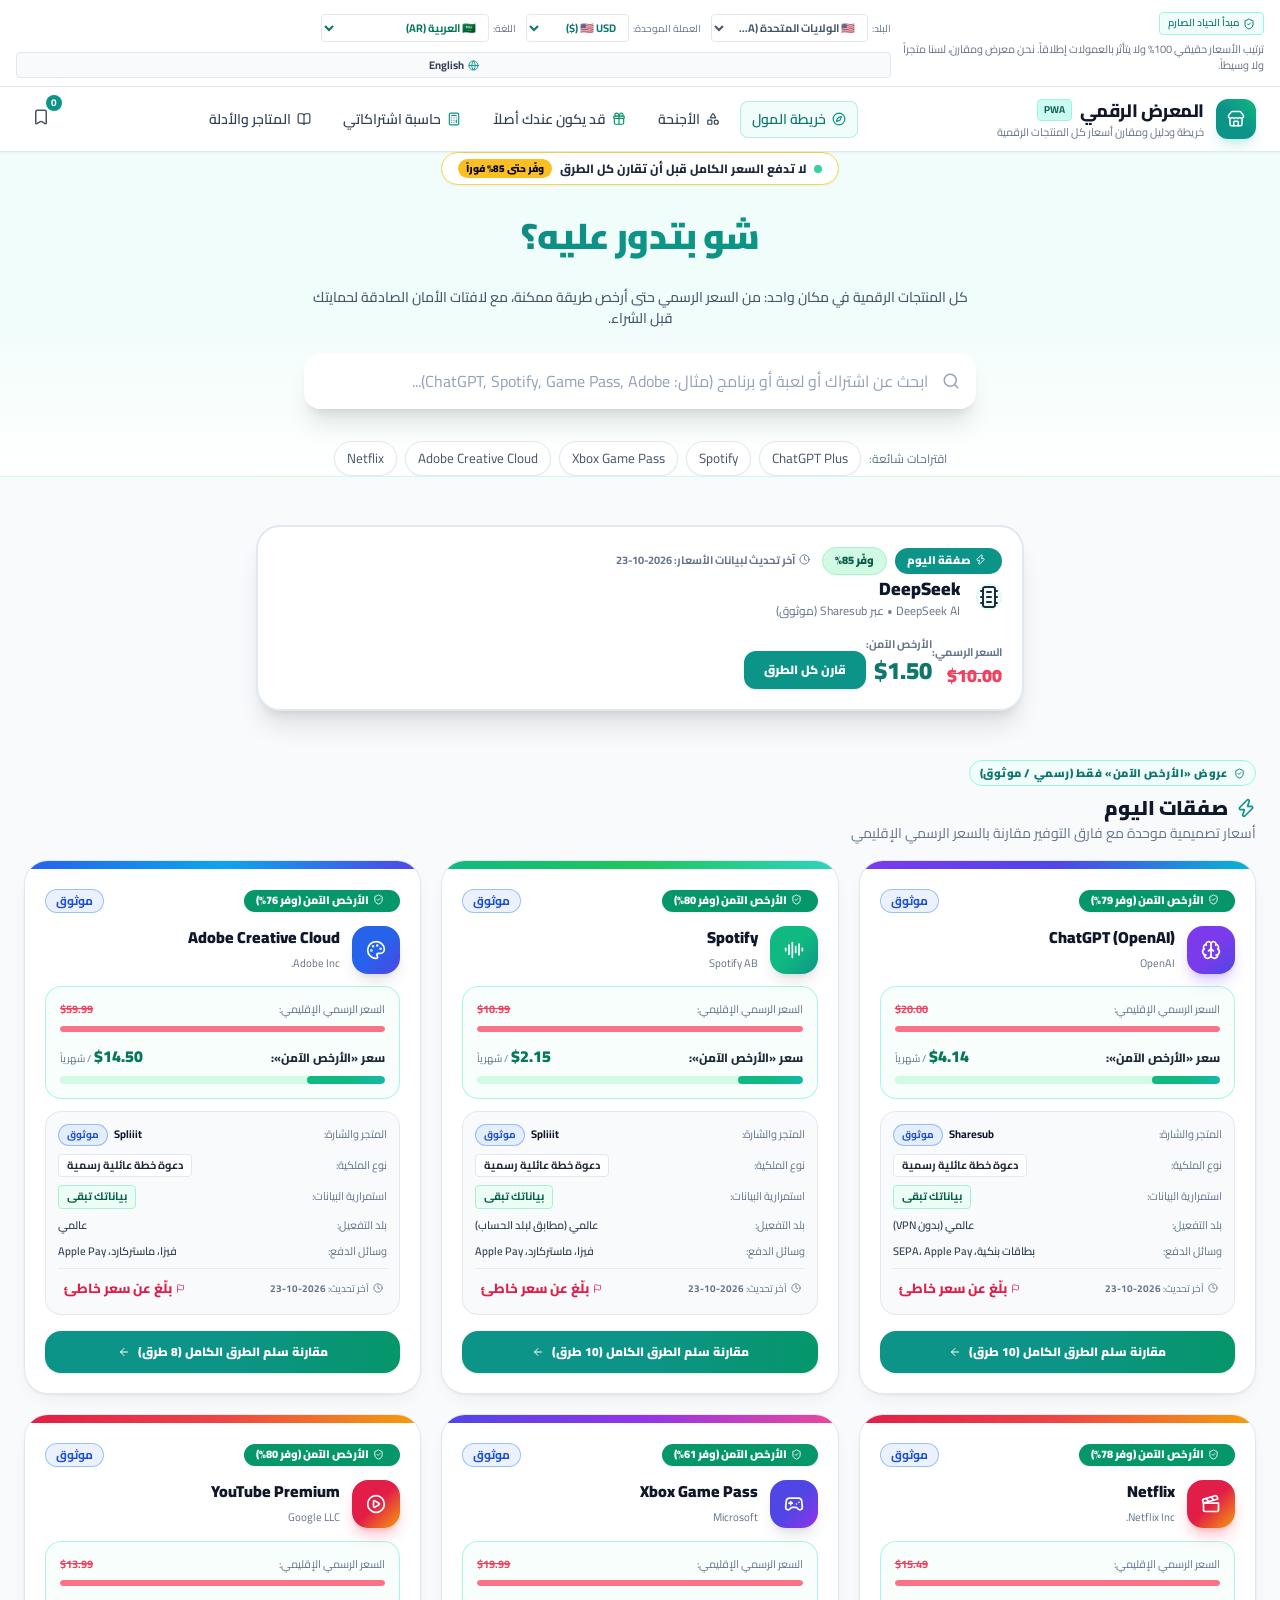
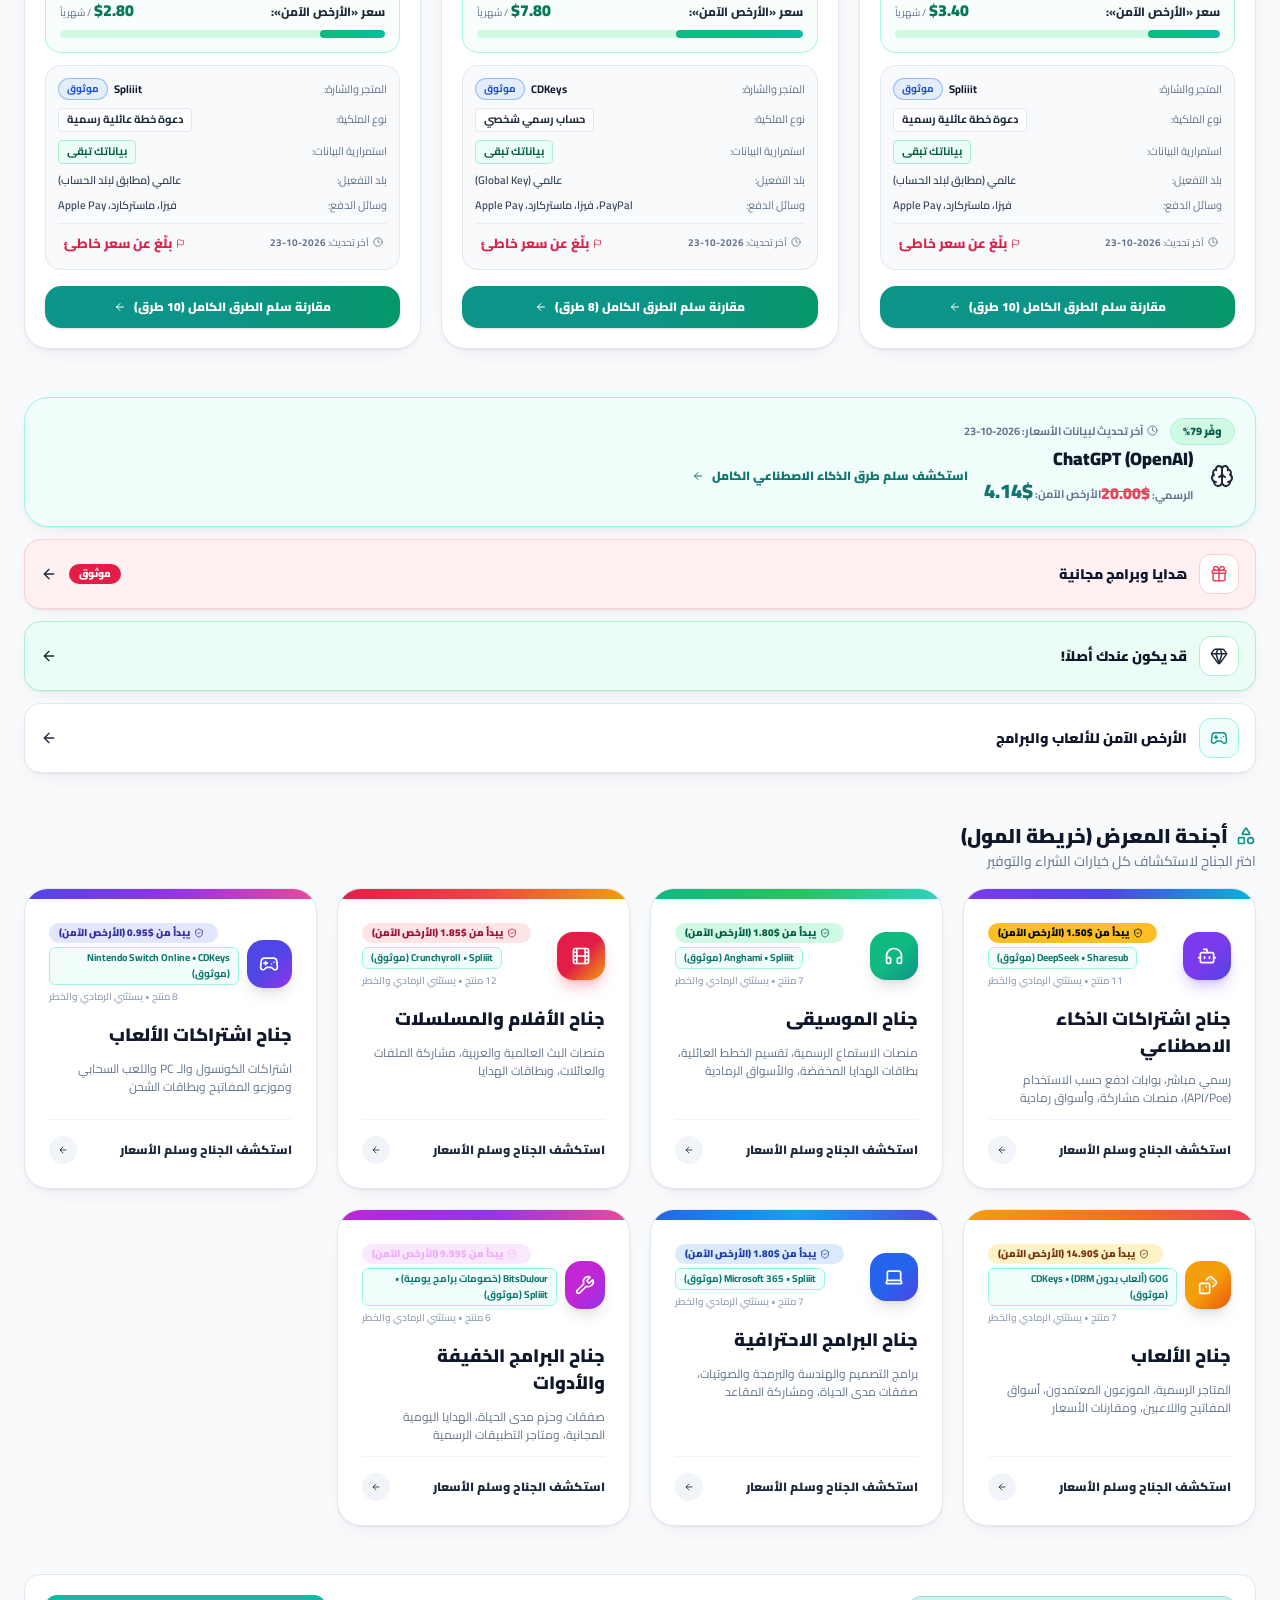
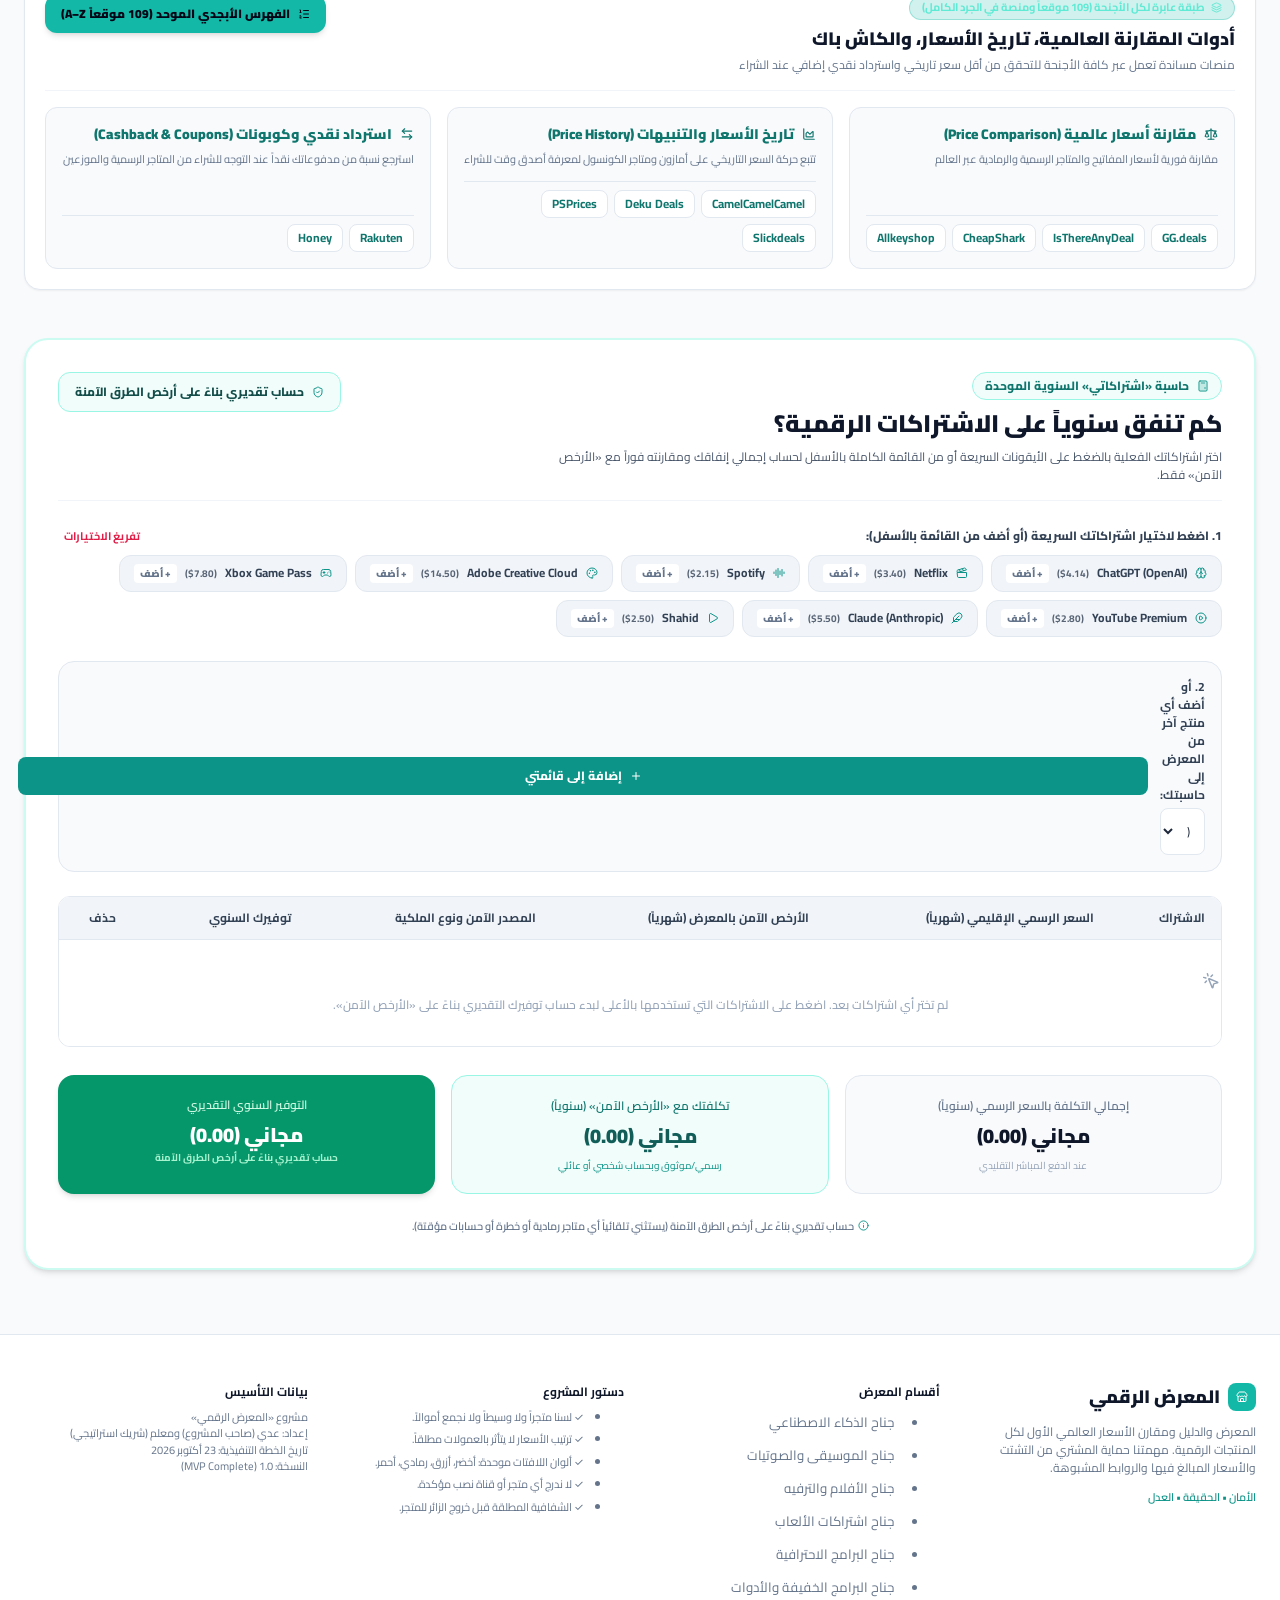
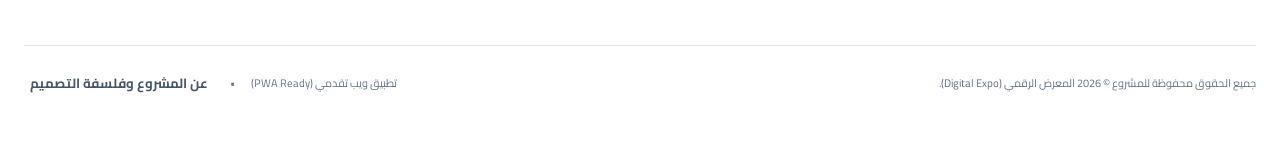
==== commit 8be8e7d0: "Homepage declutter: remove teal safe-deals text ticker strip; lean AI deal card; slim rows for freeb" ====
--- a/index.html
+++ b/index.html
@@ -78,25 +78,6 @@
           <span id="lang-toggle-label">English</span>
         </button>
         <button id="open-ux-study-btn" class="hidden" aria-hidden="true"><span>دراسة الجذب البصري</span></button>
-      </div>
-    </div>
-  </div>
-
-  <!-- Today’s Verified Safe Deals Ticker (Wraps cleanly on mobile with min-w-0 max-w-full so it never causes horizontal overflow) -->
-  <div id="top-ticker-bar" class="bg-teal-600 text-white text-xs py-2 px-3 sm:px-4 border-b border-teal-700 shadow-inner max-w-full overflow-x-hidden">
-    <div class="max-w-7xl mx-auto flex flex-col sm:flex-row sm:items-center justify-between gap-2 min-w-0">
-      <div class="flex flex-wrap sm:flex-nowrap items-start sm:items-center gap-1.5 sm:gap-2 min-w-0 w-full sm:flex-1 max-w-full py-0.5">
-        <span data-i18n="ticker_badge" class="inline-flex items-center gap-1 px-2.5 py-0.5 rounded-full text-[10px] font-black bg-emerald-400 text-slate-950 shrink-0">
-          <i class="fa-solid fa-shield-halved"></i> صفقات اليوم الآمنة
-        </span>
-        <span id="live-ticker-message" class="font-bold text-white text-[11px] sm:text-xs leading-relaxed break-words min-w-0 flex-1 transition-opacity duration-300">
-          جاري تحميل صفقات اليوم الآمنة بعملتك الموحدة...
-        </span>
-      </div>
-      <div class="hidden sm:flex items-center gap-2 text-[11px] shrink-0">
-        <span id="visitor-region-indicator" class="text-teal-100 font-bold"></span>
-        <span class="text-teal-300">|</span>
-        <button id="ticker-freebies-btn" data-i18n="ticker_freebies" class="text-amber-200 hover:text-white font-extrabold underline">رادار المجانيات</button>
       </div>
     </div>
   </div>
@@ -288,11 +269,11 @@
           </div>
         </div>
 
-          <div class="grid grid-cols-1 md:grid-cols-4 gap-4">
-                      <div id="bento-tile-ai" class="attraction-card md:col-span-2 md:row-span-2 bg-teal-50 text-slate-800 rounded-3xl p-6 sm:p-8 shadow-md relative overflow-hidden cursor-pointer flex flex-col justify-between border border-teal-200"></div>
-                      <div id="bento-tile-freebies" class="attraction-card bg-rose-50 text-slate-800 rounded-3xl p-5 shadow-md relative overflow-hidden cursor-pointer flex flex-col justify-between border border-rose-200"></div>
-                      <div id="bento-tile-perks" class="attraction-card bg-emerald-50 text-slate-800 rounded-3xl p-5 shadow-md relative overflow-hidden cursor-pointer flex flex-col justify-between border border-emerald-200"></div>
-                      <div id="bento-tile-gaming" class="attraction-card md:col-span-2 bg-white text-slate-800 rounded-3xl p-5 shadow-md border border-slate-200 cursor-pointer flex flex-col sm:flex-row items-start sm:items-center justify-between gap-4"></div>
+          <div class="space-y-3">
+                      <div id="bento-tile-ai" class="attraction-card bg-teal-50 text-slate-800 rounded-3xl p-5 sm:p-6 shadow-md relative overflow-hidden cursor-pointer border border-teal-200"></div>
+                      <div id="bento-tile-freebies" class="attraction-card bg-rose-50 text-slate-800 rounded-2xl px-4 py-3.5 shadow-sm relative overflow-hidden cursor-pointer border border-rose-200 flex items-center gap-3"></div>
+                      <div id="bento-tile-perks" class="attraction-card bg-emerald-50 text-slate-800 rounded-2xl px-4 py-3.5 shadow-sm relative overflow-hidden cursor-pointer border border-emerald-200 flex items-center gap-3"></div>
+                      <div id="bento-tile-gaming" class="attraction-card bg-white text-slate-800 rounded-2xl px-4 py-3.5 shadow-sm border border-slate-200 cursor-pointer flex items-center gap-3"></div>
                     </div>
 
         <!-- Section: خريطة الأجنحة (Mall Wings Map) -->
@@ -426,28 +407,7 @@
           </p>
         </div>
 
-        <!-- Teaser 1: قد يكون عندك أصلاً (Perks Finder Teaser — Dynamic by Visitor Country) -->
-        <div class="bg-teal-50 rounded-2xl p-6 sm:p-8 border border-teal-200 shadow-sm relative overflow-hidden flex flex-col md:flex-row items-center justify-between gap-6">
-          <div class="space-y-3 z-10 text-center md:text-right rtl:text-right ltr:text-left">
-            <div class="flex flex-wrap items-center justify-center md:justify-start gap-2">
-              <span data-i18n="perks_pill" class="inline-flex items-center gap-1.5 px-3 py-1 rounded-full text-xs font-bold bg-teal-100 text-teal-800 border border-teal-200">
-                <i class="fa-solid fa-gift"></i> وفر 100% من سعر الاشتراك
-              </span>
-              <span id="perks-teaser-country-badge" class="inline-flex items-center gap-1.5 px-3 py-1 rounded-full text-xs font-black bg-amber-400 text-slate-950"></span>
-            </div>
-            <h3 class="text-2xl sm:text-3xl font-black text-slate-900" data-i18n="perks_teaser_title">قد يكون عندك أصلاً دون أن تدري!</h3>
-            <p id="perks-teaser-desc" class="text-slate-600 text-sm max-w-2xl leading-relaxed" data-i18n="perks_teaser_desc"></p>
-            <div id="perks-teaser-providers" class="flex flex-wrap items-center justify-center md:justify-start gap-1.5 pt-1"></div>
-          </div>
-          <div class="z-10 flex-shrink-0">
-            <button id="cta-open-perks" class="bg-teal-600 hover:bg-teal-700 text-white font-extrabold px-6 py-3.5 rounded-xl shadow-md transition flex items-center gap-2 text-sm">
-              <i class="fa-solid fa-wand-magic-sparkles text-teal-100"></i>
-              <span data-i18n="perks_teaser_btn">فحص اشتراكاتي المشمولة مجاناً</span>
-            </button>
-          </div>
-        </div>
-
-      </div>
+              </div>
     </section>
 
     <!-- ========================================== -->
@@ -518,7 +478,7 @@
               <i class="fa-solid fa-sitemap text-teal-600"></i>
               <span data-i18n="wing_map_title">خريطة المواقع والمنصات المعتمدة في هذا الجناح</span>
             </h3>
-            <p data-i18n="wing_map_desc" class="text-[11px] text-slate-500">مقسمة حسب طبيعة الموقع (رسمي، ادفع حسب الاستخدام، مشاركة، بطاقات هدايا، موزعون، أسواق رمادية، مقارنة وتتبع) — اضغط على أي موقع لعرض تفاصيله</p>
+            <p data-i18n="wing_map_desc" class="text-[11px] text-slate-500">اضغط على أي موقع لعرض تفاصيله</p>
           </div>
         </div>
         <div id="wing-sources-categories" class="grid grid-cols-1 md:grid-cols-2 gap-3">
@@ -527,7 +487,7 @@
       </div>
 
       <!-- Products Grid -->
-      <div id="wing-products-grid" class="grid grid-cols-1 sm:grid-cols-2 lg:grid-cols-3 xl:grid-cols-4 gap-5">
+      <div id="wing-products-grid" class="product-tiles-grid">
         <!-- Dynamically populated -->
       </div>
     </section>
@@ -632,7 +592,7 @@
             </div>
           </div>
 
-          <!-- The Core Deliverable: "كل الطرق" — Desktop 7-Column Table (md:block) & Mobile Stacked Full-Badge Cards (md:hidden) (Item 6) -->
+          <!-- The Core Deliverable: "كل الطرق" — Desktop 7-Column Table (md:block) & Mobile Compact Accordion Rows (md:hidden) (Item 6) -->
           <div class="hidden md:block overflow-x-auto rounded-xl border border-slate-200 shadow-sm">
             <table class="w-full text-right rtl:text-right ltr:text-left text-xs bg-white divide-y divide-slate-200">
               <thead class="bg-slate-100 text-slate-700 font-extrabold">
--- a/css/styles.css
+++ b/css/styles.css
@@ -896,3 +896,31 @@
 .brand-logo-wrap > img.brand-logo-img { position: absolute; inset: 0; width: 100%; height: 100%; object-fit: contain; background: #fff; border-radius: 22%; padding: 2px; box-sizing: border-box; }
 /* Search autocomplete keyboard highlight */
 .search-ac-item.search-ac-active { background: #f0fdfa !important; box-shadow: inset 0 0 0 2px #14b8a6; }
+
+/* ==========================================================================
+   بلاطات المنتجات (شبكة الجناح + نتائج البحث) — شعار كبير + اسم + تلميح سعر
+   Product tiles: large logo, name, tiny "from" price hint — uniform heights
+   ========================================================================== */
+.product-tiles-grid { display: grid; grid-template-columns: repeat(3, minmax(0, 1fr)); gap: 0.65rem; }
+@media (min-width: 640px) { .product-tiles-grid { grid-template-columns: repeat(4, minmax(0, 1fr)); gap: 0.9rem; } }
+@media (min-width: 1024px) { .product-tiles-grid { grid-template-columns: repeat(5, minmax(0, 1fr)); } }
+@media (min-width: 1280px) { .product-tiles-grid { grid-template-columns: repeat(6, minmax(0, 1fr)); } }
+.product-tiles-grid .col-span-full { grid-column: 1 / -1; }
+.search-tiles-grid { grid-template-columns: repeat(3, minmax(0, 1fr)); gap: 0.5rem; padding: 0.6rem; }
+@media (min-width: 1024px) { .search-tiles-grid { grid-template-columns: repeat(3, minmax(0, 1fr)); } }
+.product-tile { display: flex; flex-direction: column; align-items: center; justify-content: flex-start; text-align: center; gap: 0.45rem; padding: 0.95rem 0.5rem 0.8rem; min-height: 8.4rem; width: 100%; cursor: pointer; font-family: inherit; }
+.product-tile .tile-logo { width: 3.5rem; height: 3.5rem; border-radius: 1rem; display: flex; align-items: center; justify-content: center; font-size: 1.45rem; overflow: hidden; flex-shrink: 0; padding: 0.45rem; box-sizing: border-box; }
+.product-tile .tile-name { font-size: 0.8rem; font-weight: 800; color: #0f172a; line-height: 1.4; display: -webkit-box; -webkit-line-clamp: 2; -webkit-box-orient: vertical; overflow: hidden; }
+.product-tile .tile-hint { font-size: 0.68rem; font-weight: 800; color: #0d9488; margin-top: auto; white-space: nowrap; }
+.search-tiles-grid .product-tile { min-height: 7.1rem; padding: 0.7rem 0.35rem 0.6rem; }
+.search-tiles-grid .product-tile .tile-logo { width: 3rem; height: 3rem; border-radius: 0.85rem; font-size: 1.25rem; }
+
+/* ==========================================================================
+   بلاطات خريطة مواقع الجناح — نفس أسلوب بلاطات المنتجات (شعار + اسم)
+   Wing sources map tiles: logo + name, uniform grid under slim headers
+   ========================================================================== */
+.source-tiles-grid { grid-template-columns: repeat(3, minmax(0, 1fr)); gap: 0.5rem; }
+@media (min-width: 1024px) { .source-tiles-grid { grid-template-columns: repeat(4, minmax(0, 1fr)); } }
+.source-tiles-grid .product-tile { min-height: 6.9rem; padding: 0.7rem 0.35rem 0.6rem; }
+.source-tiles-grid .product-tile .tile-logo { width: 3rem; height: 3rem; border-radius: 0.85rem; font-size: 1.25rem; }
+.wing-grey-chevron { transition: transform 0.3s; }
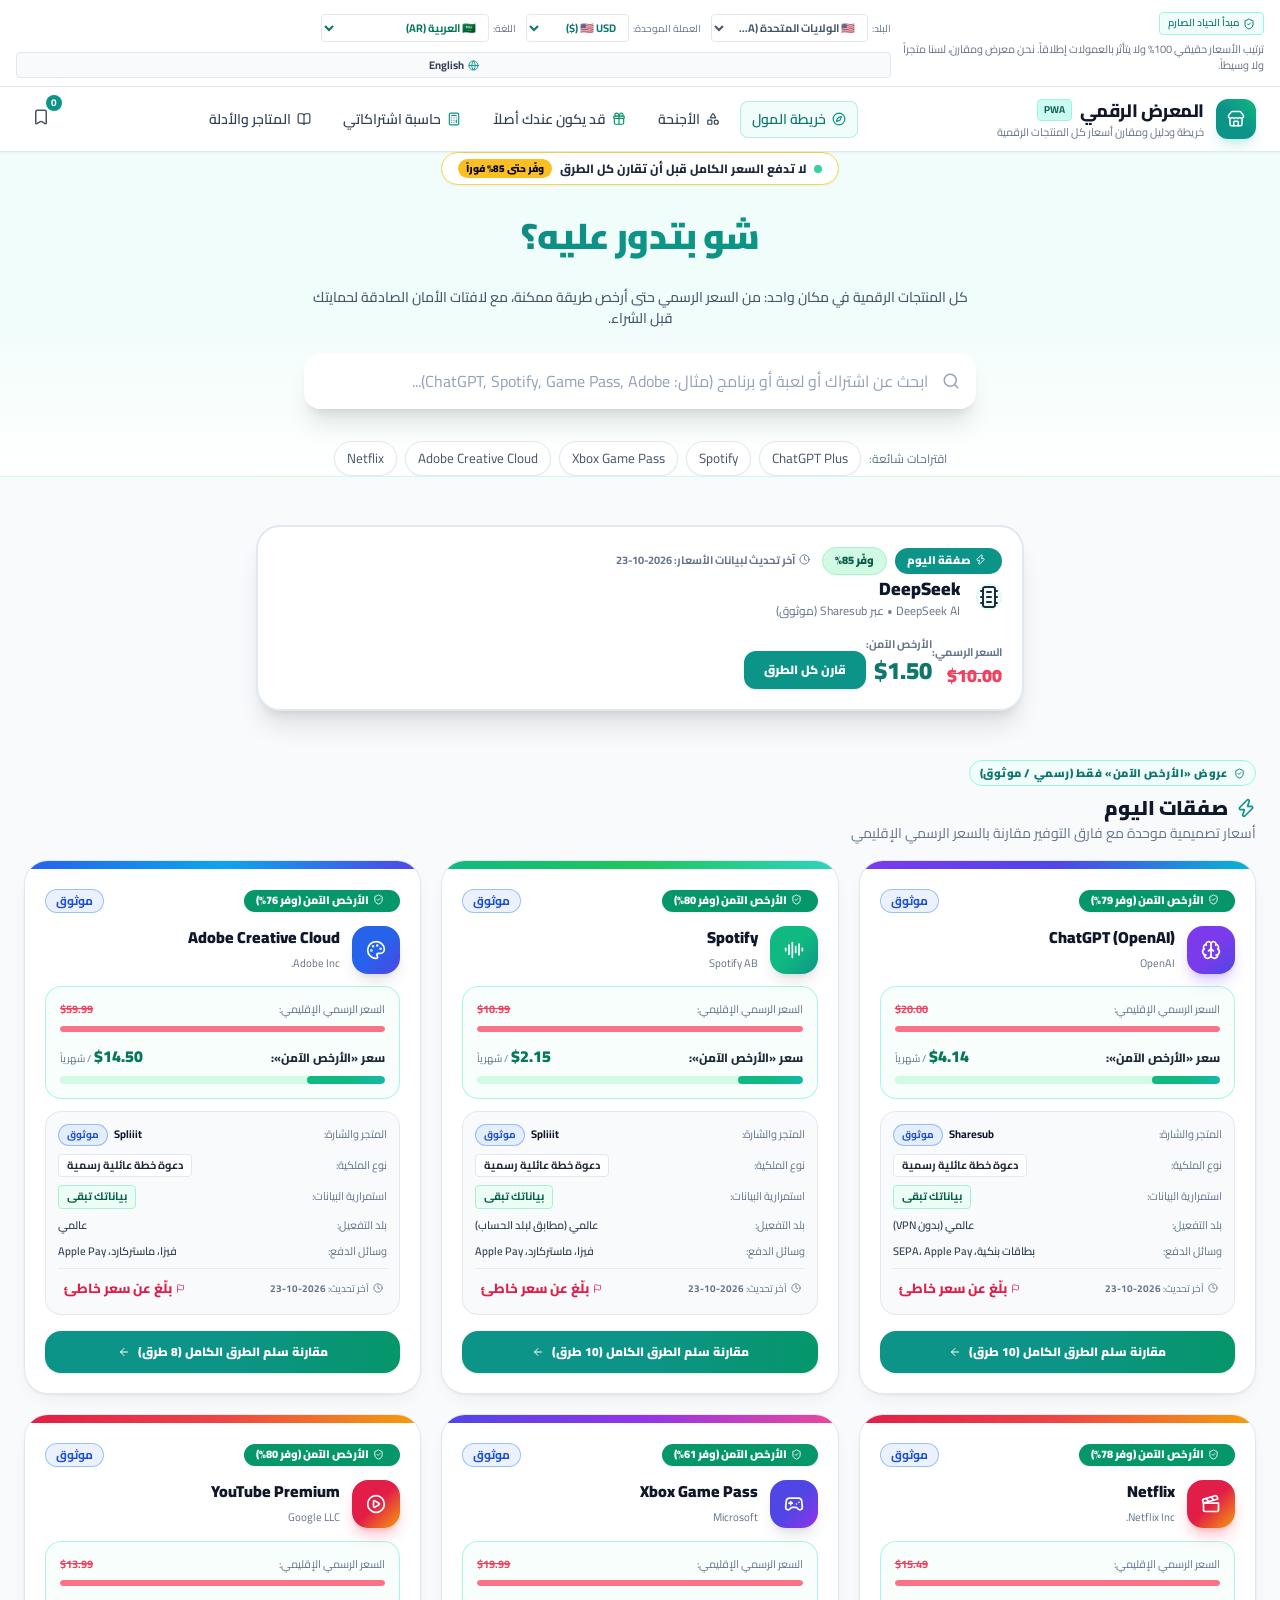
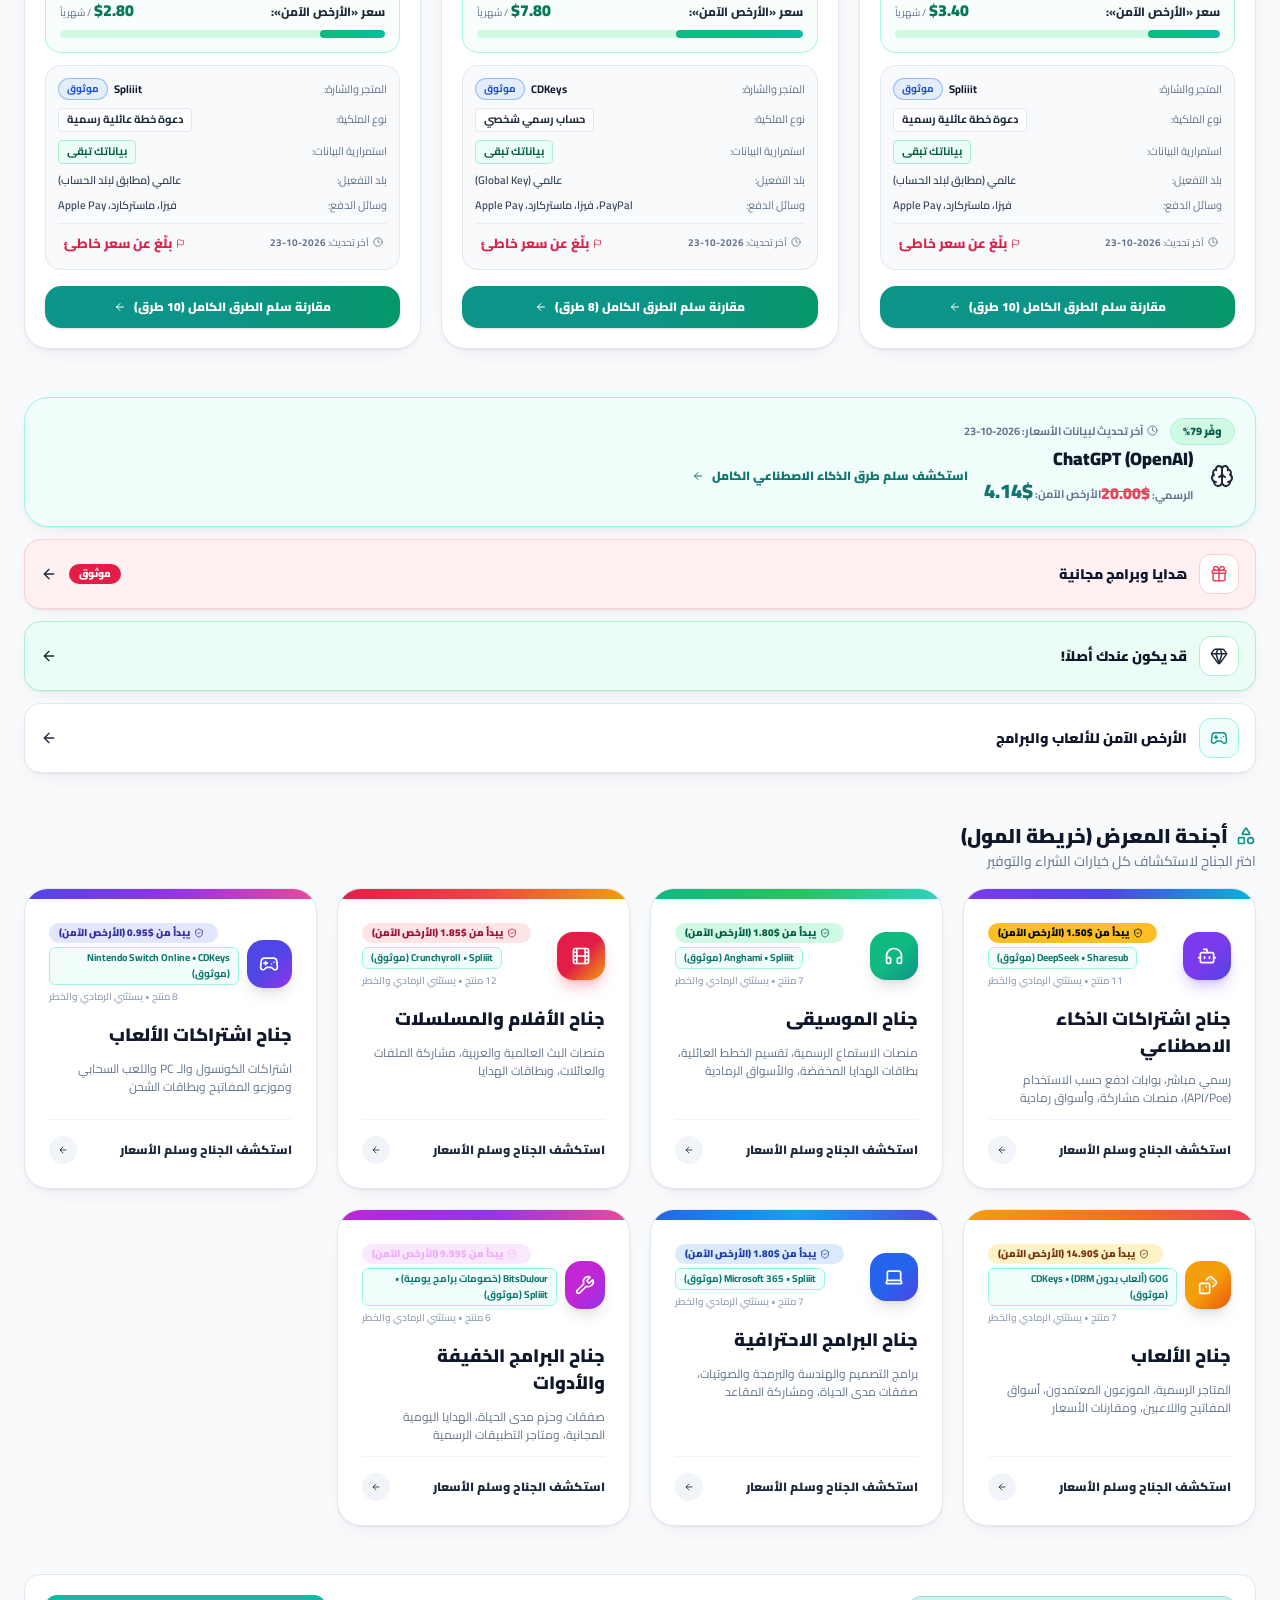
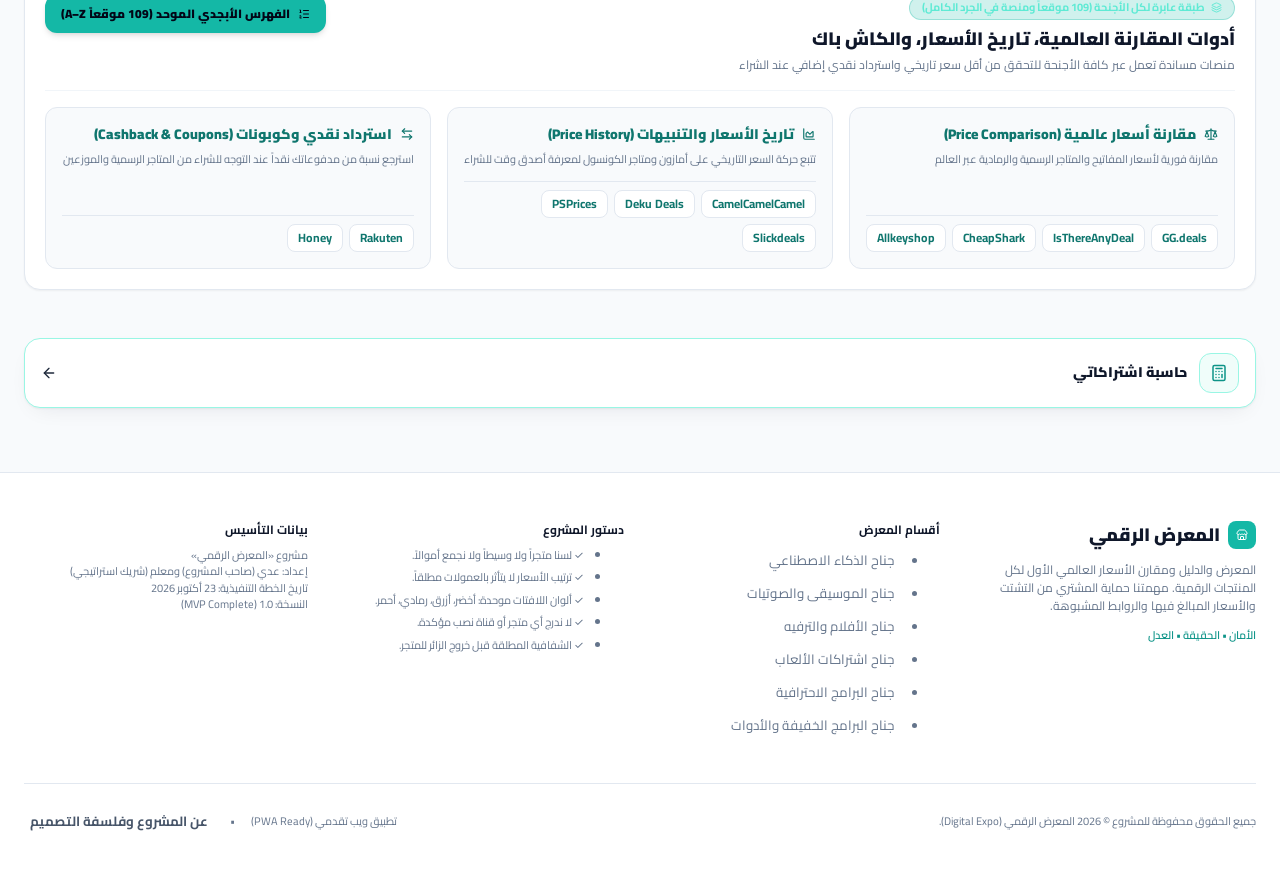
==== commit 0bfc8bb6: "Simplify subscriptions calculator: slim homepage row + dedicated simple calculator view (pick produc" ====
--- a/index.html
+++ b/index.html
@@ -313,98 +313,13 @@
           </div>
         </div>
 
-        <!-- Section: الحاسبة الموحدة الوحيدة («حاسبة اشتراكاتي» — مبنية على الأرخص الآمن فقط وبلا اشتراكات مسبقة) -->
-        <div id="unified-calculator-section" class="bg-white rounded-3xl p-6 sm:p-8 border-2 border-teal-100 shadow-md space-y-6 scroll-mt-20">
-          <div class="flex flex-col md:flex-row md:items-center justify-between gap-4 border-b border-slate-100 pb-4">
-            <div class="space-y-1.5">
-              <div class="inline-flex items-center gap-2 px-3 py-1 rounded-full text-xs font-extrabold bg-teal-50 text-teal-700 border border-teal-200">
-                <i class="fa-solid fa-calculator text-teal-600"></i>
-                <span data-i18n="calc_main_title">حاسبة «اشتراكاتي» السنوية الموحدة</span>
-              </div>
-              <h3 class="text-2xl sm:text-3xl font-black text-slate-900" data-i18n="calc_teaser_title">كم تنفق سنوياً على الاشتراكات الرقمية؟</h3>
-              <p class="text-slate-600 text-xs sm:text-sm max-w-2xl" data-i18n="calc_teaser_desc">
-                اختر اشتراكاتك الفعلية بالضغط على الأيقونات السريعة أو من القائمة الكاملة بالأسفل لحساب إجمالي إنفاقك ومقارنته فوراً مع «الأرخص الآمن» فقط.
-              </p>
-            </div>
-            <div data-i18n="calc_disclosure_badge" class="bg-teal-50 border border-teal-200 text-teal-900 px-4 py-2.5 rounded-xl text-xs font-extrabold flex items-center gap-2 self-start md:self-auto shrink-0">
-              <i class="fa-solid fa-shield-halved text-teal-600"></i>
-              <span>حساب تقديري بناءً على أرخص الطرق الآمنة</span>
-            </div>
-          </div>
-
-          <!-- Quick Toggle Pills for Popular Subscriptions (Starts with 0 selected!) -->
-          <div class="space-y-2">
-            <div class="flex items-center justify-between">
-              <span class="text-xs font-extrabold text-slate-700">1. اضغط لاختيار اشتراكاتك السريعة (أو أضف من القائمة بالأسفل):</span>
-              <button id="calc-clear-all-btn" class="text-[11px] font-bold text-rose-600 hover:text-rose-700">تفريغ الاختيارات</button>
-            </div>
-            <div id="hero-interactive-pills" class="flex flex-wrap gap-2">
-              <!-- Populated dynamically, starting with ZERO pre-selected items -->
-            </div>
-          </div>
-
-          <!-- Add Subscription from Full Catalog Selector -->
-          <div class="flex flex-col sm:flex-row items-center gap-3 bg-slate-50 p-4 rounded-2xl border border-slate-200">
-            <div class="flex-1 w-full">
-              <label for="calc-add-product-select" class="block text-xs font-bold text-slate-700 mb-1">2. أو أضف أي منتج آخر من المعرض إلى حاسبتك:</label>
-              <select id="calc-add-product-select" class="w-full text-xs border border-slate-200 rounded-lg p-2.5 bg-white text-slate-800 focus:outline-none focus:border-teal-500 cursor-pointer">
-                <!-- Dynamically populated from products -->
-              </select>
-            </div>
-            <button id="calc-add-btn" class="w-full sm:w-auto mt-2 sm:mt-5 bg-teal-600 hover:bg-teal-700 text-white font-extrabold px-6 py-2.5 rounded-lg text-xs flex items-center justify-center gap-2 transition flex-shrink-0">
-              <i class="fa-solid fa-plus"></i>
-              <span>إضافة إلى قائمتي</span>
-            </button>
-            <button id="cta-open-calc" class="hidden" aria-hidden="true"><span data-i18n="calc_teaser_btn">احسب توفيري السنوي الآن</span></button>
-          </div>
-
-          <!-- Subscriptions Comparison Table (Desktop md:block, Mobile Stacked Cards md:hidden) -->
-          <div class="hidden md:block overflow-x-auto rounded-xl border border-slate-200">
-            <table class="w-full text-right rtl:text-right ltr:text-left text-xs bg-white divide-y divide-slate-200">
-              <thead class="bg-slate-100 text-slate-700 font-extrabold">
-                <tr>
-                  <th scope="col" class="py-3 px-4">الاشتراك</th>
-                  <th scope="col" class="py-3 px-3">السعر الرسمي الإقليمي (شهرياً)</th>
-                  <th scope="col" class="py-3 px-3">الأرخص الآمن بالمعرض (شهرياً)</th>
-                  <th scope="col" class="py-3 px-3">المصدر الآمن ونوع الملكية</th>
-                  <th scope="col" class="py-3 px-3">توفيرك السنوي</th>
-                  <th scope="col" class="py-3 px-4 text-center">حذف</th>
-                </tr>
-              </thead>
-              <tbody id="calc-items-tbody" class="divide-y divide-slate-100 font-medium">
-                <!-- Dynamically populated rows -->
-              </tbody>
-            </table>
-          </div>
-          <div id="calc-items-mobile-list" class="md:hidden space-y-3">
-            <!-- Dynamically populated mobile calculator cards -->
-          </div>
-
-          <!-- Calculator Summary Cards -->
-          <div class="grid grid-cols-1 sm:grid-cols-3 gap-4 pt-1">
-            <div class="bg-slate-50 p-4 rounded-2xl border border-slate-200 text-center">
-              <span class="text-xs text-slate-500 font-semibold">إجمالي التكلفة بالسعر الرسمي (سنوياً)</span>
-              <div id="calc-total-current-annual" class="text-xl sm:text-2xl font-black text-slate-900 mt-1">0.00</div>
-              <span id="hook-official-total" class="text-[10px] text-slate-400">عند الدفع المباشر التقليدي</span>
-            </div>
-            <div class="bg-teal-50 p-4 rounded-2xl border border-teal-200 text-center">
-              <span class="text-xs text-teal-700 font-semibold">تكلفتك مع «الأرخص الآمن» (سنوياً)</span>
-              <div id="calc-total-optimized-annual" class="text-xl sm:text-2xl font-black text-teal-800 mt-1">0.00</div>
-              <span id="hook-expo-total" class="text-[10px] text-teal-600">رسمي/موثوق وبحساب شخصي أو عائلي</span>
-              <div class="hidden"><div id="hook-expo-bar"></div></div>
-            </div>
-            <div class="bg-emerald-600 p-4 rounded-2xl text-white text-center shadow-md">
-              <span class="text-xs text-emerald-100 font-semibold">التوفير السنوي التقديري</span>
-              <div id="calc-total-savings-annual" class="text-xl sm:text-2xl font-black text-white mt-1">0.00</div>
-              <span class="text-[10px] text-emerald-200 font-bold block" id="calc-savings-percent">اختر اشتراكاتك لبدء الحساب</span>
-              <span id="hook-net-saved" class="hidden"></span>
-            </div>
-          </div>
-
-          <p class="text-[11px] text-slate-500 text-center font-semibold">
-            <i class="fa-solid fa-circle-info text-teal-600 ml-1"></i>
-            حساب تقديري بناءً على أرخص الطرق الآمنة (يستثني تلقائياً أي متاجر رمادية أو خطرة أو حسابات مؤقتة).
-          </p>
+        <!-- Slim entry: حاسبة اشتراكاتي (الصفحة الكاملة في view-calculator) -->
+        <div id="home-calc-row" class="attraction-card bg-white text-slate-800 rounded-2xl px-4 py-3.5 shadow-sm border border-teal-200 cursor-pointer flex items-center gap-3">
+          <span class="w-10 h-10 rounded-xl bg-teal-50 border border-teal-200 flex items-center justify-center shrink-0"><i class="fa-solid fa-calculator text-lg text-teal-600"></i></span>
+          <span id="home-calc-label" class="font-black text-slate-900 text-sm sm:text-base flex-1 truncate">حاسبة اشتراكاتي</span>
+          <span id="home-calc-total" class="text-xs font-bold text-teal-700 shrink-0 hidden"></span>
+          <i id="home-calc-arrow" class="fa-solid fa-arrow-left text-teal-500 shrink-0"></i>
+          <button id="cta-open-calc" class="hidden" aria-hidden="true"></button>
         </div>
 
               </div>
@@ -734,7 +649,44 @@
 
     </section>
 
-    <section id="view-calculator" class="view-panel hidden"></section>
+    <section id="view-calculator" class="view-panel hidden max-w-3xl mx-auto px-4 sm:px-6 lg:px-8 pt-8 space-y-6">
+      <!-- Breadcrumb & Back -->
+      <div class="flex items-center gap-2 text-xs text-slate-500">
+        <button class="nav-to-home-crumb hover:text-teal-600"><i class="fa-solid fa-house ml-1"></i> الرئيسية</button>
+        <span>/</span>
+        <span class="text-slate-800 font-bold" id="calc-crumb-title">حاسبة اشتراكاتي</span>
+      </div>
+
+      <div class="bg-white rounded-3xl p-5 sm:p-6 border border-teal-100 shadow-md space-y-5">
+        <h1 class="text-xl sm:text-2xl font-black text-slate-900 flex items-center gap-2">
+          <i class="fa-solid fa-calculator text-teal-600"></i>
+          <span id="calc-view-title">حاسبة اشتراكاتي</span>
+        </h1>
+
+        <!-- Add a subscription: pick a product; its official price auto-fills the item -->
+        <div class="flex flex-col sm:flex-row gap-2">
+          <select id="calc-add-product-select" class="flex-1 w-full text-sm border border-slate-200 rounded-xl p-3 bg-white text-slate-800 focus:outline-none focus:border-teal-500 cursor-pointer">
+            <!-- Dynamically populated from products -->
+          </select>
+          <button id="calc-add-btn" class="bg-teal-600 hover:bg-teal-700 text-white font-extrabold px-6 py-3 rounded-xl text-sm flex items-center justify-center gap-2 transition shrink-0">
+            <i class="fa-solid fa-plus"></i>
+            <span>إضافة إلى قائمتي</span>
+          </button>
+        </div>
+
+        <!-- My subscriptions: name, editable monthly price, remove -->
+        <div id="calc-simple-list" class="divide-y divide-slate-100"></div>
+        <p id="calc-empty-note" class="text-center text-xs text-slate-400 py-2">لا اشتراكات بعد — أضف أول اشتراك من الأعلى.</p>
+
+        <!-- Totals -->
+        <div class="bg-teal-50 border border-teal-200 rounded-2xl p-4 text-center space-y-1">
+          <div id="calc-total-monthly-label" class="text-xs font-bold text-teal-700">المجموع الشهري</div>
+          <div id="calc-total-monthly" class="text-3xl font-black text-teal-800">0</div>
+          <div class="text-xs text-slate-500"><span id="calc-total-yearly-label">سنوياً:</span> <span id="calc-total-yearly" class="font-black text-slate-800">0</span></div>
+          <p id="calc-saving-line" class="hidden text-xs font-bold text-emerald-600 pt-1"></p>
+        </div>
+      </div>
+    </section>
 
     <!-- ========================================== -->
     <!-- VIEW: STORES & GUIDES (صفحة المتاجر والأدلة) -->
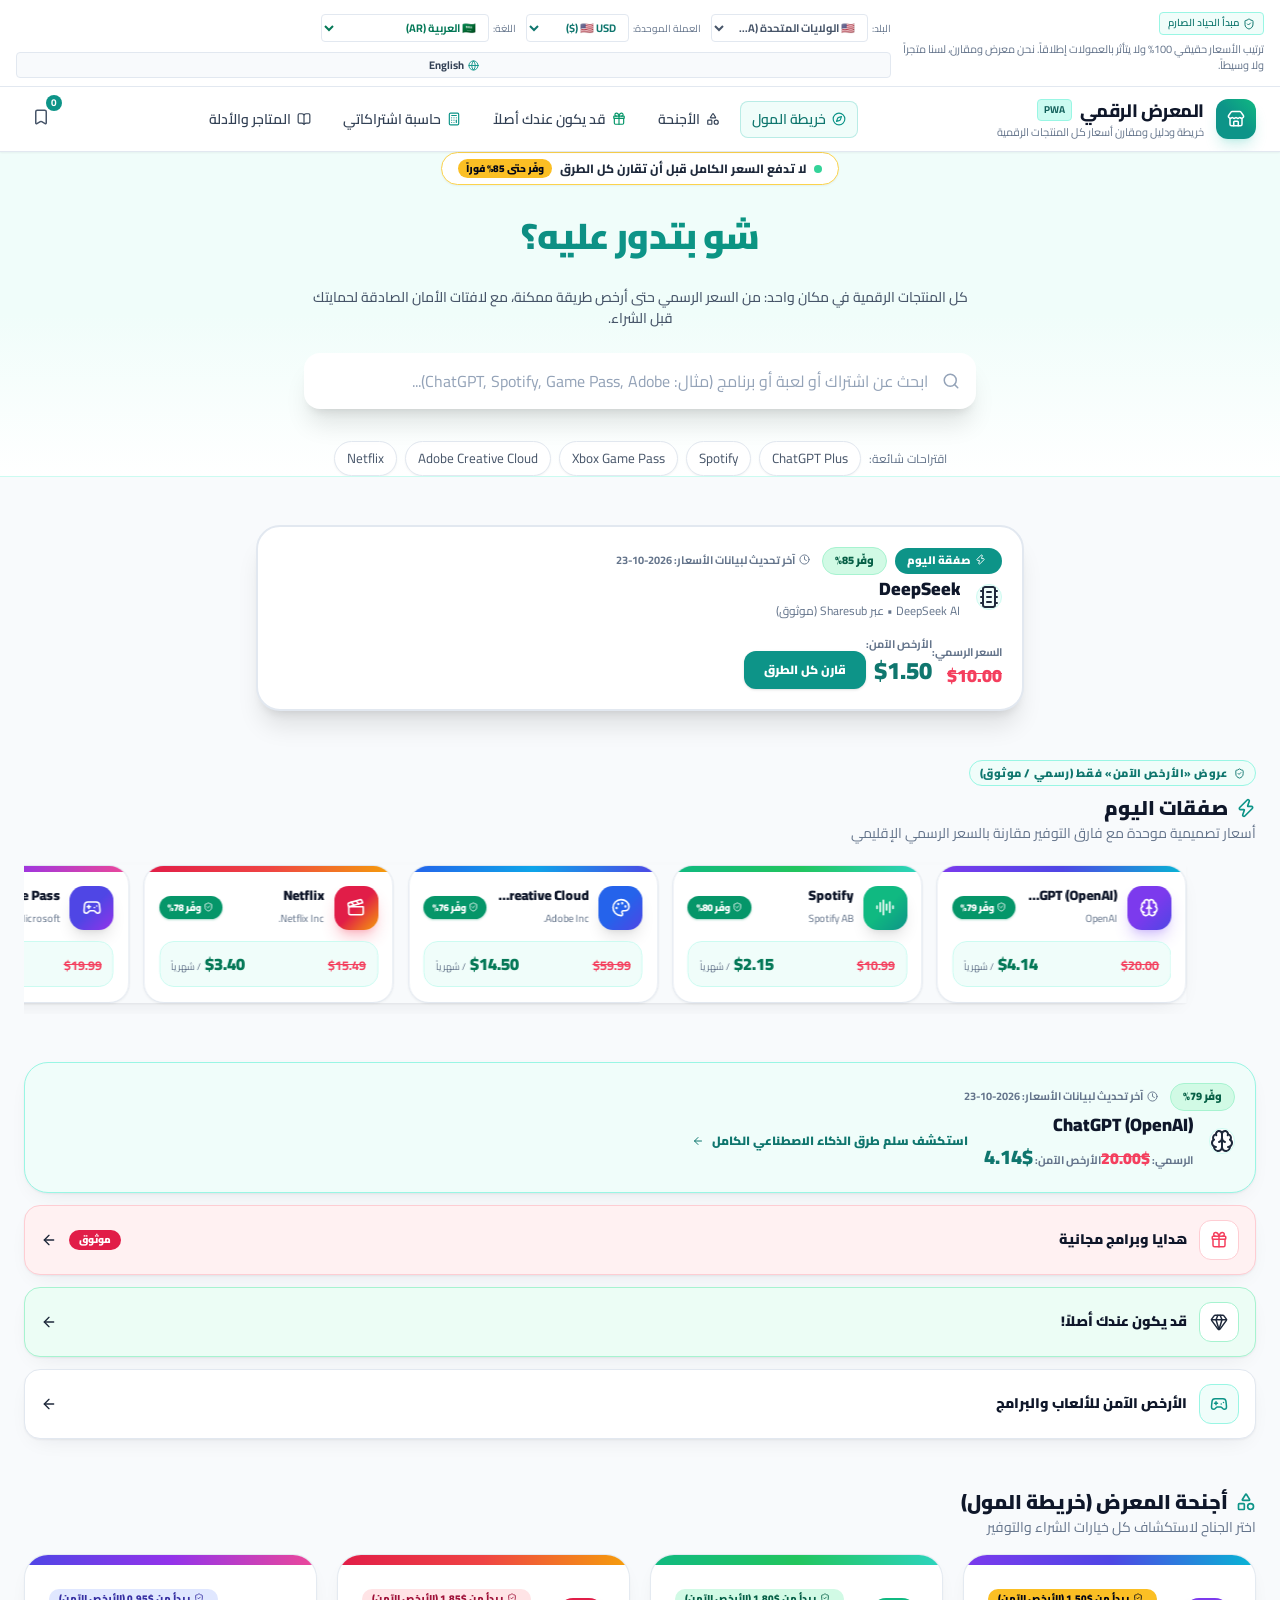
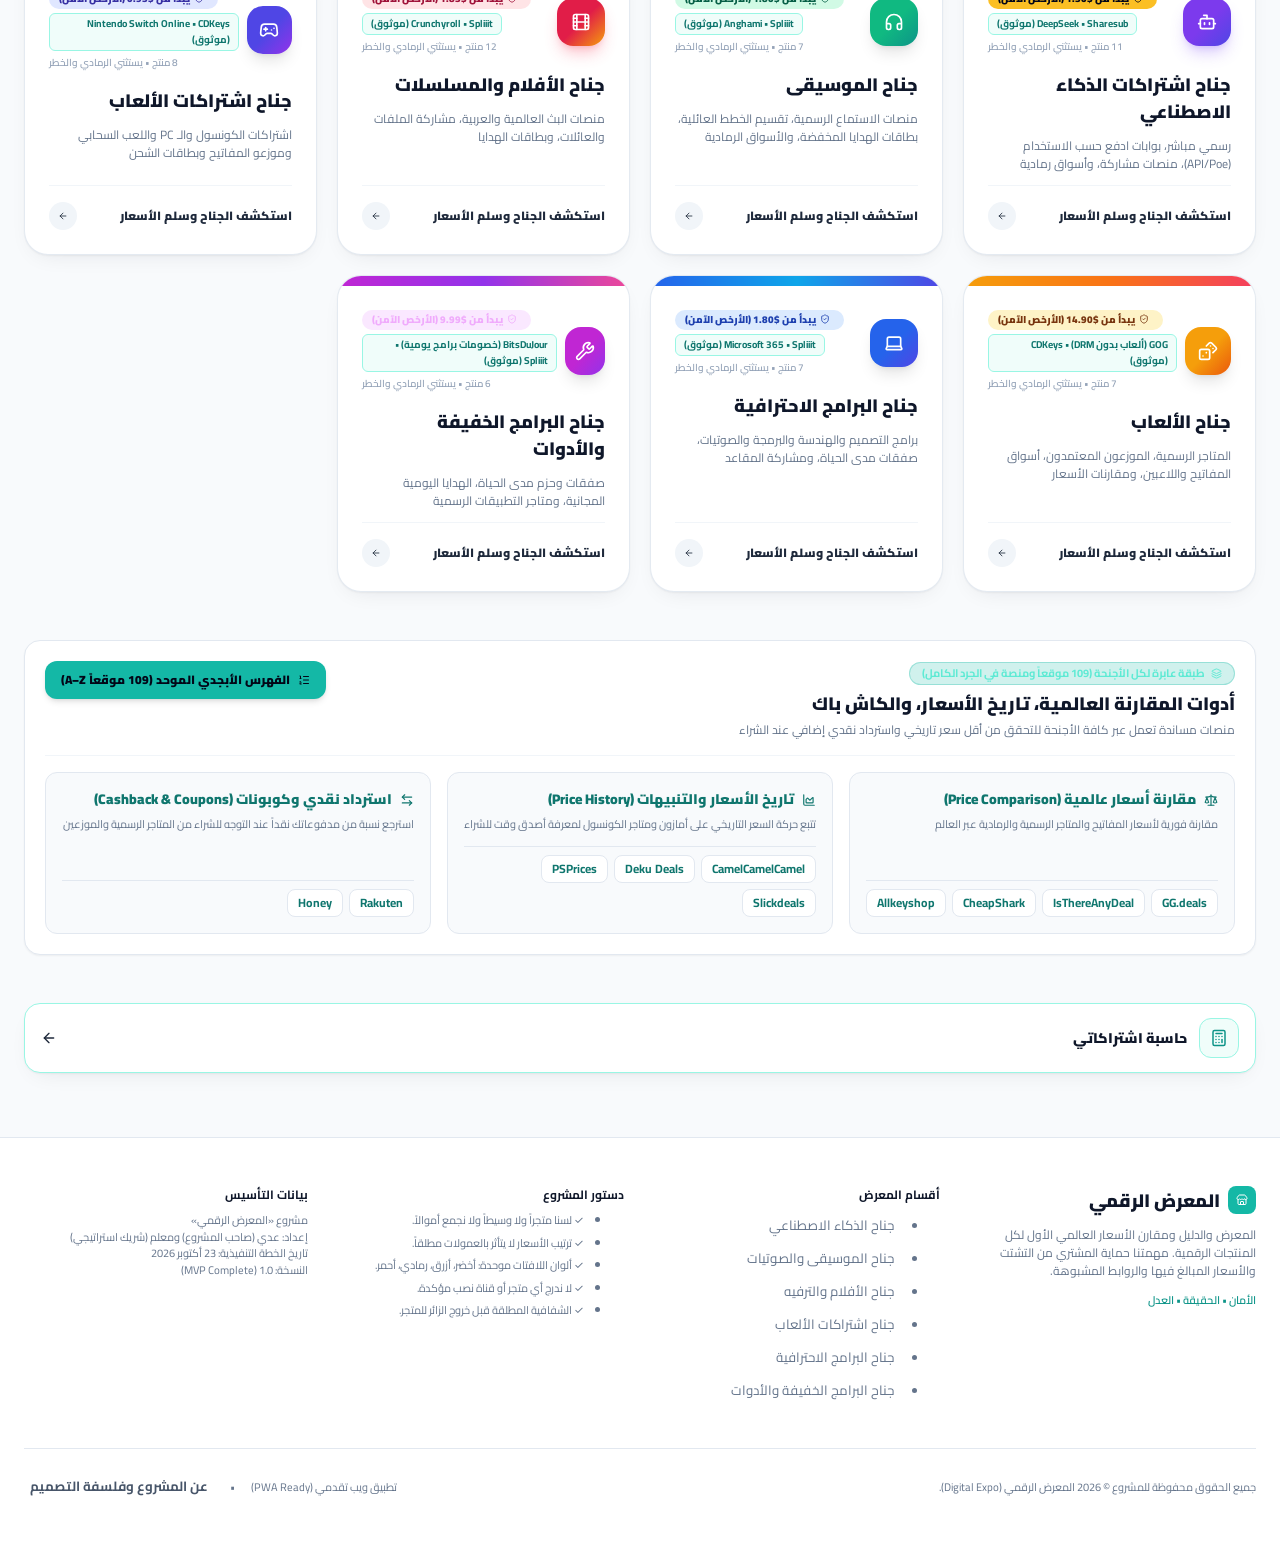
==== commit 3177a603: "Today's Deals: single horizontal auto-scrolling swipeable marquee row (RTL right-to-left, seamless l" ====
--- a/index.html
+++ b/index.html
@@ -264,8 +264,10 @@
             </div>
           </div>
 
-          <div id="deals-carousel" class="grid grid-cols-1 md:grid-cols-3 gap-5">
-            <!-- Dynamically populated deals -->
+          <div id="deals-carousel" class="deals-marquee-viewport">
+            <div id="deals-track" class="deals-marquee-track">
+              <!-- Dynamically populated deals (شريط متحرك: مجموعتان متطابقتان لحلقة سلسة) -->
+            </div>
           </div>
         </div>
 
--- a/css/styles.css
+++ b/css/styles.css
@@ -924,3 +924,24 @@
 .source-tiles-grid .product-tile { min-height: 6.9rem; padding: 0.7rem 0.35rem 0.6rem; }
 .source-tiles-grid .product-tile .tile-logo { width: 3rem; height: 3rem; border-radius: 0.85rem; font-size: 1.25rem; }
 .wing-grey-chevron { transition: transform 0.3s; }
+
+/* ==========================================================================
+   صفقات اليوم — صف أفقي واحد متحرك تلقائياً (يمين ← يسار) + سحب بالإصبع
+   Today's Deals marquee: one horizontal auto-scrolling swipeable row
+   ========================================================================== */
+.deals-marquee-viewport { overflow: hidden; direction: rtl; touch-action: pan-y; cursor: grab; padding: 0.3rem 0.1rem 0.7rem; }
+.deals-marquee-viewport:active { cursor: grabbing; }
+.deals-marquee-track { display: flex; gap: 0.9rem; width: max-content; will-change: transform; user-select: none; -webkit-user-select: none; }
+.deal-mini-card { flex: 0 0 auto; width: min(58vw, 250px); background: #fff; border: 1px solid #e2e8f0; border-radius: 1.25rem; overflow: hidden; box-shadow: 0 1px 3px rgb(15 23 42 / 0.06); cursor: pointer; }
+.deal-mini-body { padding: 0.85rem 0.9rem 0.95rem; display: flex; flex-direction: column; gap: 0.7rem; }
+.deal-mini-top { display: flex; align-items: center; gap: 0.6rem; }
+.deal-mini-logo { width: 2.75rem; height: 2.75rem; border-radius: 0.9rem; display: flex; align-items: center; justify-content: center; font-size: 1.2rem; overflow: hidden; flex-shrink: 0; padding: 0.35rem; box-sizing: border-box; }
+.deal-mini-name { flex: 1; min-width: 0; }
+.deal-mini-name h4 { font-size: 0.85rem; font-weight: 900; color: #0f172a; line-height: 1.35; white-space: nowrap; overflow: hidden; text-overflow: ellipsis; }
+.deal-mini-name span { font-size: 0.65rem; color: #64748b; }
+.deal-mini-save { background: #059669; color: #fff; font-size: 0.62rem; font-weight: 900; padding: 0.22rem 0.55rem; border-radius: 999px; white-space: nowrap; box-shadow: 0 1px 2px rgb(5 150 105 / 0.35); }
+.deal-mini-prices { display: flex; align-items: baseline; justify-content: space-between; gap: 0.5rem; background: #f0fdfa; border: 1px solid #ccfbf1; border-radius: 0.9rem; padding: 0.55rem 0.7rem; }
+.deal-mini-prices del { color: #f43f5e; font-weight: 700; font-size: 0.8rem; white-space: nowrap; }
+.deal-mini-safe { color: #047857; font-weight: 900; font-size: 1.05rem; white-space: nowrap; }
+.deal-mini-safe small { font-size: 0.6rem; color: #64748b; font-weight: 400; }
+@media (prefers-reduced-motion: reduce) { .deals-marquee-track { will-change: auto; } }
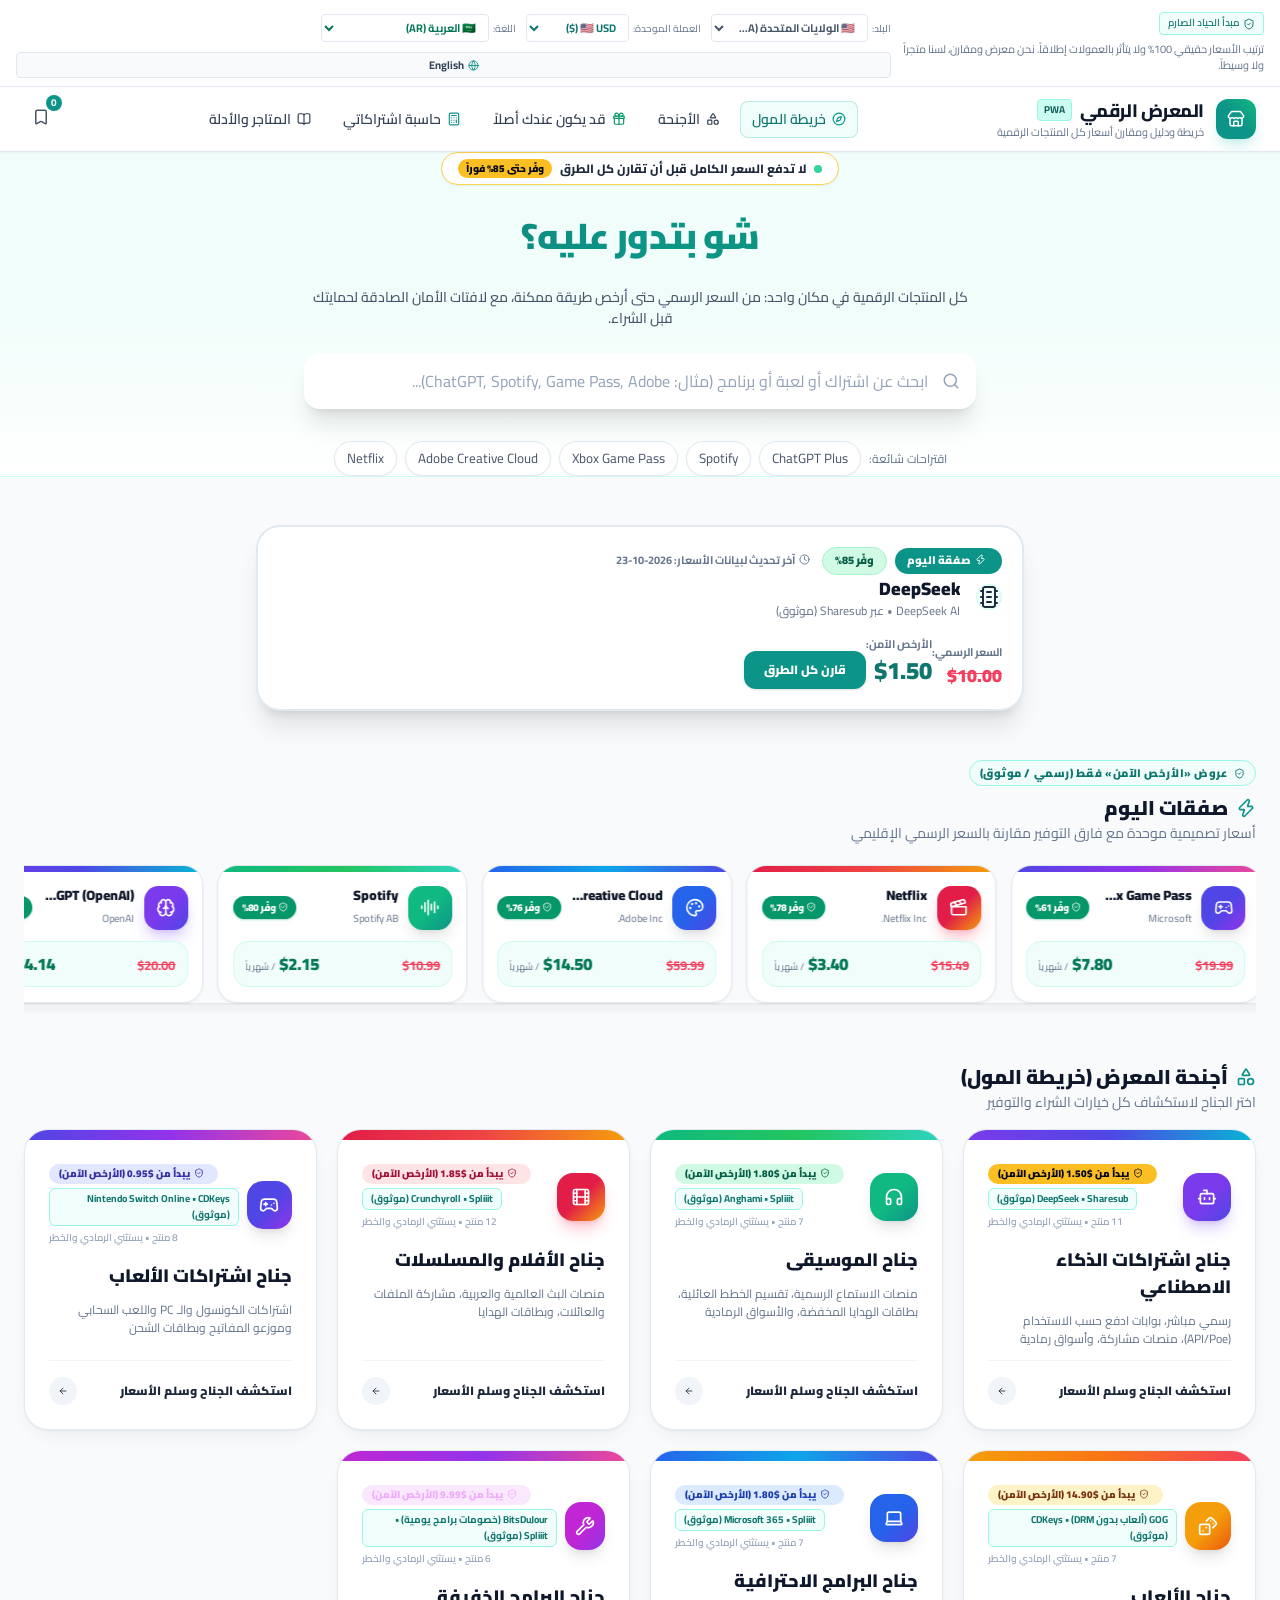
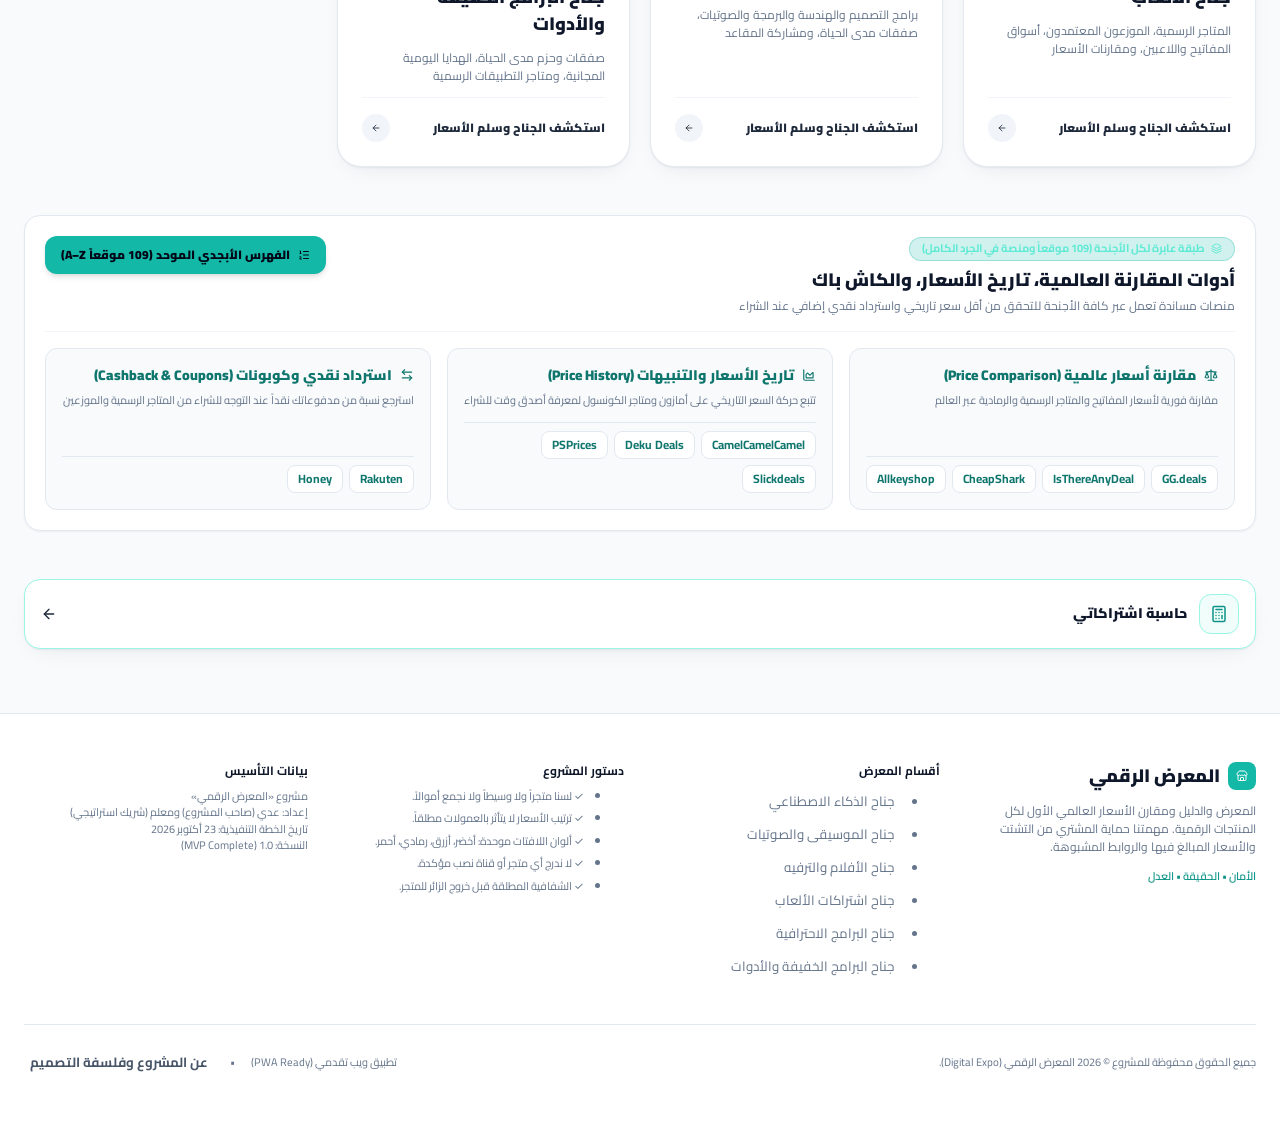
==== commit 8cd1627d: "Homepage: delete AI spotlight card + freebies/perks/gaming slim rows permanently; fix Today's Deals " ====
--- a/index.html
+++ b/index.html
@@ -271,12 +271,6 @@
           </div>
         </div>
 
-          <div class="space-y-3">
-                      <div id="bento-tile-ai" class="attraction-card bg-teal-50 text-slate-800 rounded-3xl p-5 sm:p-6 shadow-md relative overflow-hidden cursor-pointer border border-teal-200"></div>
-                      <div id="bento-tile-freebies" class="attraction-card bg-rose-50 text-slate-800 rounded-2xl px-4 py-3.5 shadow-sm relative overflow-hidden cursor-pointer border border-rose-200 flex items-center gap-3"></div>
-                      <div id="bento-tile-perks" class="attraction-card bg-emerald-50 text-slate-800 rounded-2xl px-4 py-3.5 shadow-sm relative overflow-hidden cursor-pointer border border-emerald-200 flex items-center gap-3"></div>
-                      <div id="bento-tile-gaming" class="attraction-card bg-white text-slate-800 rounded-2xl px-4 py-3.5 shadow-sm border border-slate-200 cursor-pointer flex items-center gap-3"></div>
-                    </div>
 
         <!-- Section: خريطة الأجنحة (Mall Wings Map) -->
         <div class="space-y-4">
--- a/css/styles.css
+++ b/css/styles.css
@@ -929,10 +929,12 @@
    صفقات اليوم — صف أفقي واحد متحرك تلقائياً (يمين ← يسار) + سحب بالإصبع
    Today's Deals marquee: one horizontal auto-scrolling swipeable row
    ========================================================================== */
-.deals-marquee-viewport { overflow: hidden; direction: rtl; touch-action: pan-y; cursor: grab; padding: 0.3rem 0.1rem 0.7rem; }
+/* نظام إحداثيات الشريط داخلياً LTR عمداً: هندسة الحلقة القياسية (مرساة يسار + translateX ضمن (−period, 0])
+   تعمل بصرياً يمين←يسار والبطاقات تدخل من اليمين، دون كسر إزاحات RTL في سفاري/iOS. داخل كل بطاقة يبقى RTL. */
+.deals-marquee-viewport { overflow: hidden; direction: ltr; touch-action: pan-y; cursor: grab; padding: 0.3rem 0.1rem 0.7rem; }
 .deals-marquee-viewport:active { cursor: grabbing; }
 .deals-marquee-track { display: flex; gap: 0.9rem; width: max-content; will-change: transform; user-select: none; -webkit-user-select: none; }
-.deal-mini-card { flex: 0 0 auto; width: min(58vw, 250px); background: #fff; border: 1px solid #e2e8f0; border-radius: 1.25rem; overflow: hidden; box-shadow: 0 1px 3px rgb(15 23 42 / 0.06); cursor: pointer; }
+.deal-mini-card { direction: rtl; text-align: right; flex: 0 0 auto; width: min(58vw, 250px); background: #fff; border: 1px solid #e2e8f0; border-radius: 1.25rem; overflow: hidden; box-shadow: 0 1px 3px rgb(15 23 42 / 0.06); cursor: pointer; }
 .deal-mini-body { padding: 0.85rem 0.9rem 0.95rem; display: flex; flex-direction: column; gap: 0.7rem; }
 .deal-mini-top { display: flex; align-items: center; gap: 0.6rem; }
 .deal-mini-logo { width: 2.75rem; height: 2.75rem; border-radius: 0.9rem; display: flex; align-items: center; justify-content: center; font-size: 1.2rem; overflow: hidden; flex-shrink: 0; padding: 0.35rem; box-sizing: border-box; }
